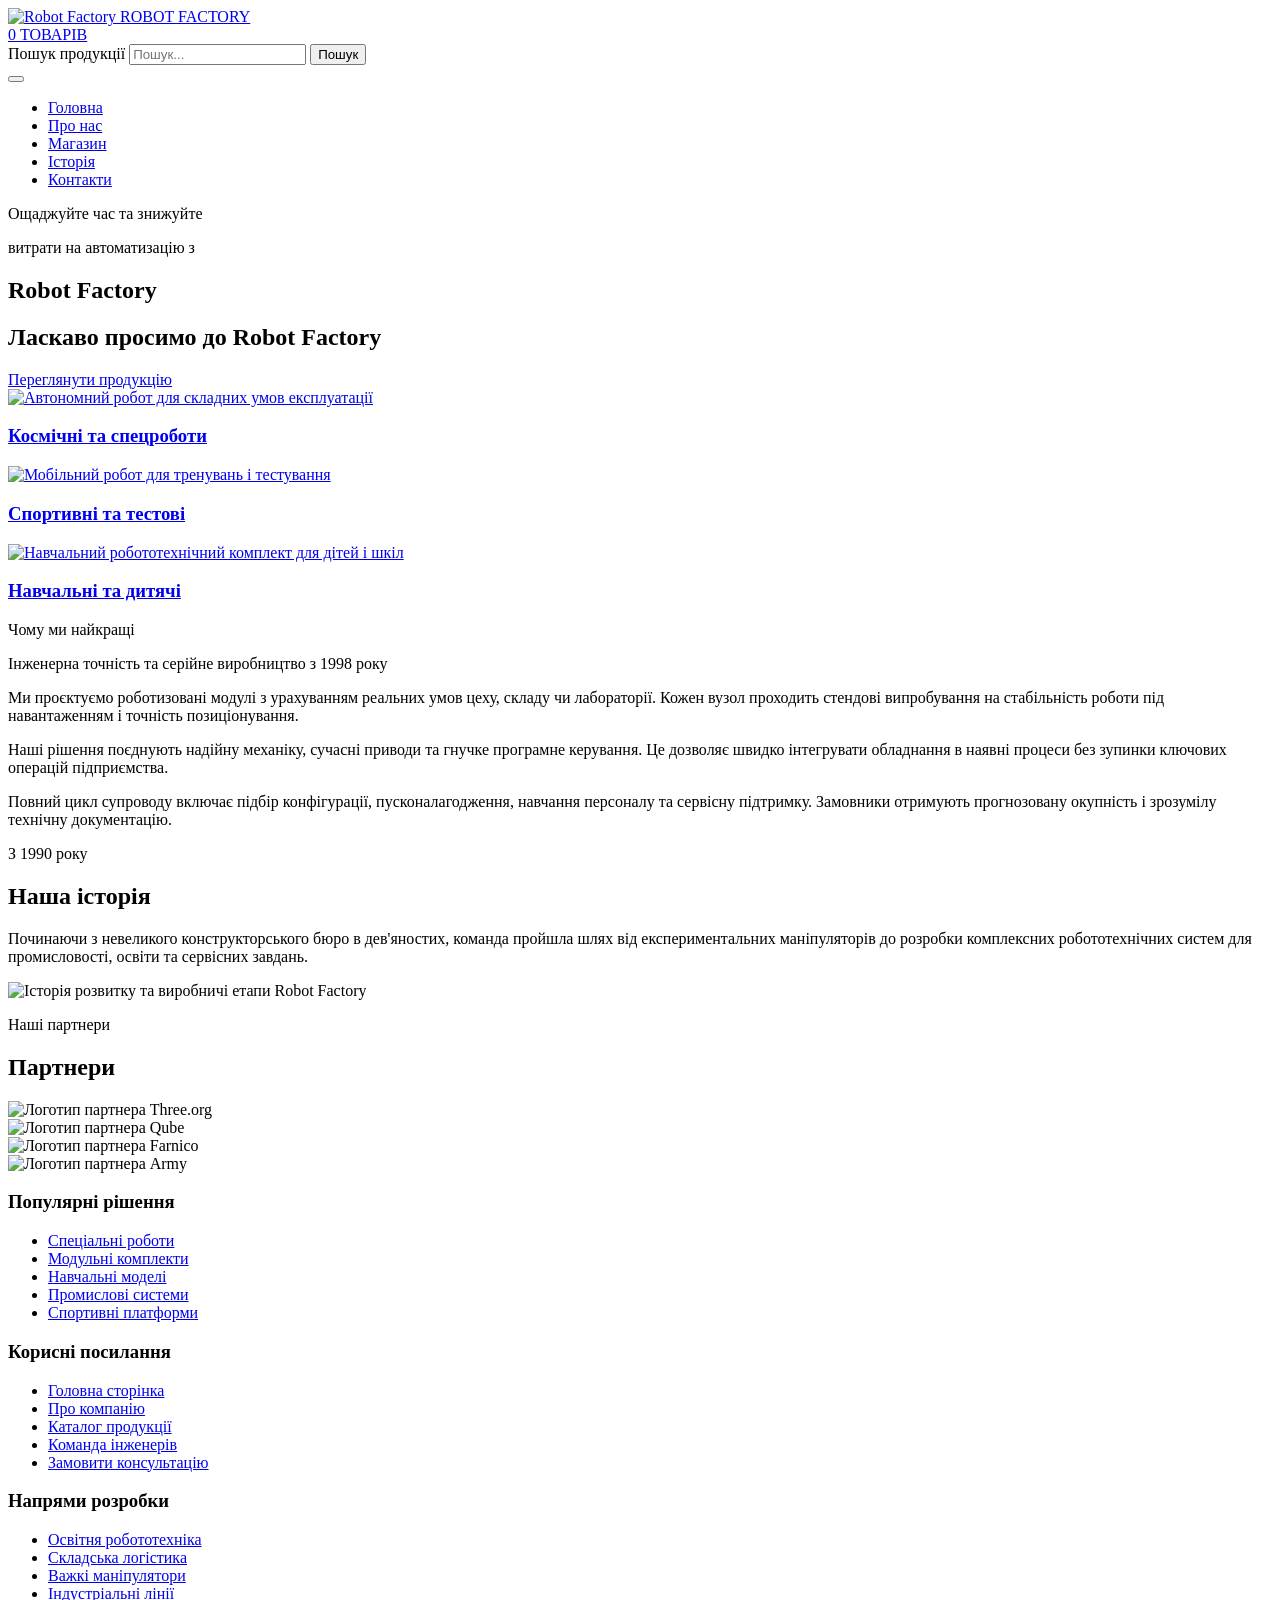
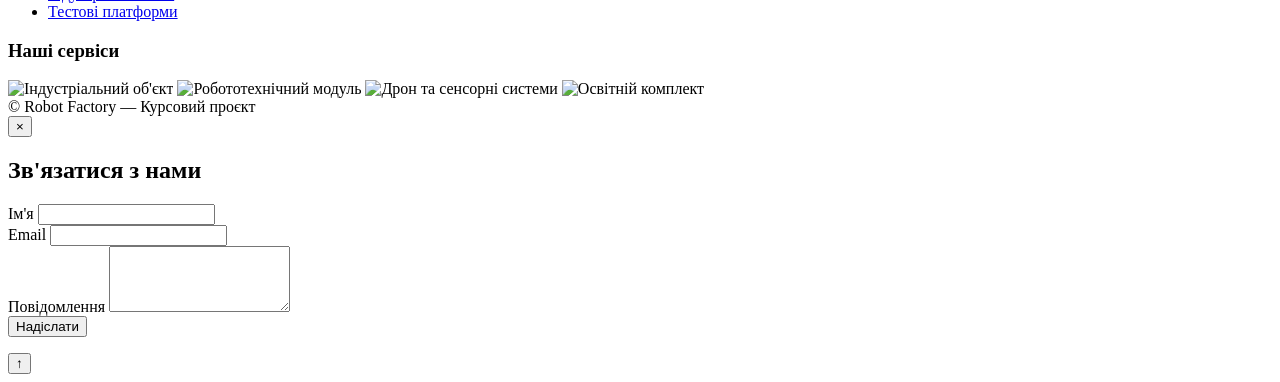
==== index.html @ 664f720c "Add files via upload" ====
<!DOCTYPE html>
<html lang="uk">
<head>
  <meta charset="UTF-8" />
  <meta name="viewport" content="width=device-width, initial-scale=1.0" />
  <title>РобоФакторі — розробка роботизованих систем</title>
  <meta name="description" content="Проєктування, виробництво та впровадження промислових, сервісних і навчальних роботизованих систем." />
  <link rel="icon" href="images/logo.png" type="image/png" />
  <link rel="preconnect" href="https://fonts.googleapis.com" />
  <link rel="preconnect" href="https://fonts.gstatic.com" crossorigin />
  <link href="https://fonts.googleapis.com/css2?family=Oswald:wght@300;400;600;700&family=Roboto:wght@300;400;500;700&display=swap" rel="stylesheet" />
  <link rel="stylesheet" href="css/style.css" />
</head>
<body>
  <header class="site-header" id="top">
    <div class="container header-top">
      <a class="logo" href="index.html">
        <img class="logo__img" src="images/logo.png" alt="Robot Factory" />
        <span>ROBOT <span class="logo__accent">FACTORY</span></span>
      </a>

      <div class="header-actions">
        <a class="cart-status" href="shop.html">0 ТОВАРІВ</a>
        <form class="search-form" action="shop.html" method="get">
          <label class="sr-only" for="header-search">Пошук продукції</label>
          <input class="search-form__input" id="header-search" type="search" name="q" placeholder="Пошук..." />
          <button class="search-form__btn" type="submit">Пошук</button>
        </form>
      </div>
    </div>

    <nav class="nav-bar" aria-label="Головна навігація">
      <div class="container nav-bar__inner">
        <button class="burger-btn" id="burger-btn" type="button" aria-label="Відкрити меню" aria-expanded="false" aria-controls="nav-list">
          <span class="burger-btn__line"></span>
          <span class="burger-btn__line"></span>
          <span class="burger-btn__line"></span>
        </button>

        <ul class="nav-list" id="nav-list">
          <li><a class="nav-list__link nav-list__link--active" href="index.html">Головна</a></li>
          <li><a class="nav-list__link" href="about.html">Про нас</a></li>
          <li><a class="nav-list__link" href="shop.html">Магазин</a></li>
          <li><a class="nav-list__link" href="#history">Історія</a></li>
          <li><a class="nav-list__link" href="#contacts">Контакти</a></li>
        </ul>
      </div>
    </nav>
  </header>

  <main>
    <section class="hero" aria-label="Головний банер">
      <div class="hero__banner">
        <div class="container hero__content">
          <div class="hero__box">
            <p class="hero__subtitle-top">Ощаджуйте час та знижуйте</p>
            <p class="hero__subtitle-sub">витрати на автоматизацію з</p>
            <h1 class="hero__title">Robot Factory</h1>
          </div>
        </div>
      </div>
      <div class="hero__strip"></div>
    </section>

    <section class="page-section">
      <div class="container">
        <div class="section-header">
          <h2 class="section-header__title">Ласкаво просимо до <strong>Robot Factory</strong></h2>
          <a class="btn-yellow" href="shop.html">Переглянути продукцію</a>
        </div>

        <div class="categories-grid">
          <a class="category-card" href="shop.html?q=space">
            <img class="category-card__img" src="images/product.png" alt="Автономний робот для складних умов експлуатації" />
            <h3 class="category-card__label">Космічні та спецроботи</h3>
          </a>

          <a class="category-card" href="shop.html?q=sports">
            <img class="category-card__img" src="images/product-1.png" alt="Мобільний робот для тренувань і тестування" />
            <h3 class="category-card__label">Спортивні та тестові</h3>
          </a>

          <a class="category-card" href="shop.html?q=edu">
            <img class="category-card__img" src="images/product-2.png" alt="Навчальний робототехнічний комплект для дітей і шкіл" />
            <h3 class="category-card__label">Навчальні та дитячі</h3>
          </a>
        </div>

        <div class="awards-bar">
          <div class="awards-bar__badge">Чому ми найкращі</div>
          <p class="awards-bar__subtitle">Інженерна точність та серійне виробництво з 1998 року</p>
        </div>

        <div class="three-cols">
          <div class="three-cols__col">
            <p>Ми проєктуємо роботизовані модулі з урахуванням реальних умов цеху, складу чи лабораторії. Кожен вузол проходить стендові випробування на стабільність роботи під навантаженням і точність позиціонування.</p>
          </div>
          <div class="three-cols__col">
            <p>Наші рішення поєднують надійну механіку, сучасні приводи та гнучке програмне керування. Це дозволяє швидко інтегрувати обладнання в наявні процеси без зупинки ключових операцій підприємства.</p>
          </div>
          <div class="three-cols__col">
            <p>Повний цикл супроводу включає підбір конфігурації, пусконалагодження, навчання персоналу та сервісну підтримку. Замовники отримують прогнозовану окупність і зрозумілу технічну документацію.</p>
          </div>
        </div>
      </div>
    </section>

    <section class="page-section page-section--dark" id="history">
      <div class="container">
        <div class="section-header">
          <p class="section-header__kicker">З 1990 року</p>
          <h2 class="section-header__title">Наша історія</h2>
        </div>

        <p class="history-desc">Починаючи з невеликого конструкторського бюро в дев'яностих, команда пройшла шлях від експериментальних маніпуляторів до розробки комплексних робототехнічних систем для промисловості, освіти та сервісних завдань.</p>

        <div class="history-showcase">
          <img class="history-showcase__img" src="images/history.png" alt="Історія розвитку та виробничі етапи Robot Factory" />
        </div>
      </div>
    </section>

    <section class="page-section" aria-label="Партнери">
      <div class="container">
        <div class="section-header">
          <p class="section-header__kicker">Наші партнери</p>
          <h2 class="partners-title">Партнери</h2>
        </div>

        <div class="partners-grid">
          <div class="partner-card">
            <img class="partner-card__img" src="images/partner.png" alt="Логотип партнера Three.org" />
          </div>
          <div class="partner-card">
            <img class="partner-card__img" src="images/partner-1.png" alt="Логотип партнера Qube" />
          </div>
          <div class="partner-card">
            <img class="partner-card__img" src="images/partner-2.png" alt="Логотип партнера Farnico" />
          </div>
          <div class="partner-card">
            <img class="partner-card__img" src="images/partner-3.png" alt="Логотип партнера Army" />
          </div>
        </div>

        <div class="dots" aria-hidden="true">
          <span class="dots__item dots__item--active"></span>
          <span class="dots__item"></span>
          <span class="dots__item"></span>
        </div>
      </div>
    </section>
  </main>

  <footer class="site-footer" id="contacts">
    <div class="container">
      <div class="footer-grid">
        <div>
          <h3 class="footer-col__title">Популярні рішення</h3>
          <ul class="footer-links">
            <li><a href="shop.html">Спеціальні роботи</a></li>
            <li><a href="shop.html">Модульні комплекти</a></li>
            <li><a href="shop.html">Навчальні моделі</a></li>
            <li><a href="shop.html">Промислові системи</a></li>
            <li><a href="shop.html">Спортивні платформи</a></li>
          </ul>
        </div>

        <div>
          <h3 class="footer-col__title">Корисні посилання</h3>
          <ul class="footer-links">
            <li><a href="index.html">Головна сторінка</a></li>
            <li><a href="about.html">Про компанію</a></li>
            <li><a href="shop.html">Каталог продукції</a></li>
            <li><a href="about.html#team">Команда інженерів</a></li>
            <li><a href="#top" data-open-modal="contact">Замовити консультацію</a></li>
          </ul>
        </div>

        <div>
          <h3 class="footer-col__title">Напрями розробки</h3>
          <ul class="footer-links">
            <li><a href="shop.html">Освітня робототехніка</a></li>
            <li><a href="shop.html">Складська логістика</a></li>
            <li><a href="shop.html">Важкі маніпулятори</a></li>
            <li><a href="shop.html">Індустріальні лінії</a></li>
            <li><a href="shop.html">Тестові платформи</a></li>
          </ul>
        </div>

        <div>
          <h3 class="footer-col__title">Наші сервіси</h3>
          <div class="footer-services-grid">
            <img src="images/widget.png" alt="Індустріальний об'єкт" />
            <img src="images/widget-1.png" alt="Робототехнічний модуль" />
            <img src="images/widget-2.png" alt="Дрон та сенсорні системи" />
            <img src="images/widget-3.png" alt="Освітній комплект" />
          </div>
        </div>
      </div>

      <div class="footer-bottom">© Robot Factory — Курсовий проєкт</div>
    </div>
  </footer>

  <!-- Модальне вікно з формою -->
  <div class="modal-backdrop" id="modal-backdrop" role="dialog" aria-modal="true" aria-labelledby="modal-title" aria-hidden="true">
    <div class="modal-window">
      <button class="modal-window__close" id="modal-close" type="button" aria-label="Закрити вікно">&times;</button>
      <h2 class="modal-window__title" id="modal-title">Зв'язатися з нами</h2>
      <form id="contact-modal-form" novalidate>
        <div class="form-field">
          <label for="modal-name">Ім'я</label>
          <input id="modal-name" name="name" type="text" required />
          <span class="form-error" id="error-name"></span>
        </div>
        <div class="form-field">
          <label for="modal-email">Email</label>
          <input id="modal-email" name="email" type="email" required />
          <span class="form-error" id="error-email"></span>
        </div>
        <div class="form-field">
          <label for="modal-message">Повідомлення</label>
          <textarea id="modal-message" name="message" rows="4" required></textarea>
          <span class="form-error" id="error-message"></span>
        </div>
        <button class="btn-yellow" type="submit">Надіслати</button>
        <p class="form-status" id="modal-status"></p>
      </form>
    </div>
  </div>

  <button class="scroll-top-btn" id="scroll-top-btn" type="button" aria-label="Прокрутити вгору">&uarr;</button>
  <script src="js/main.js" defer></script>
</body>
</html>
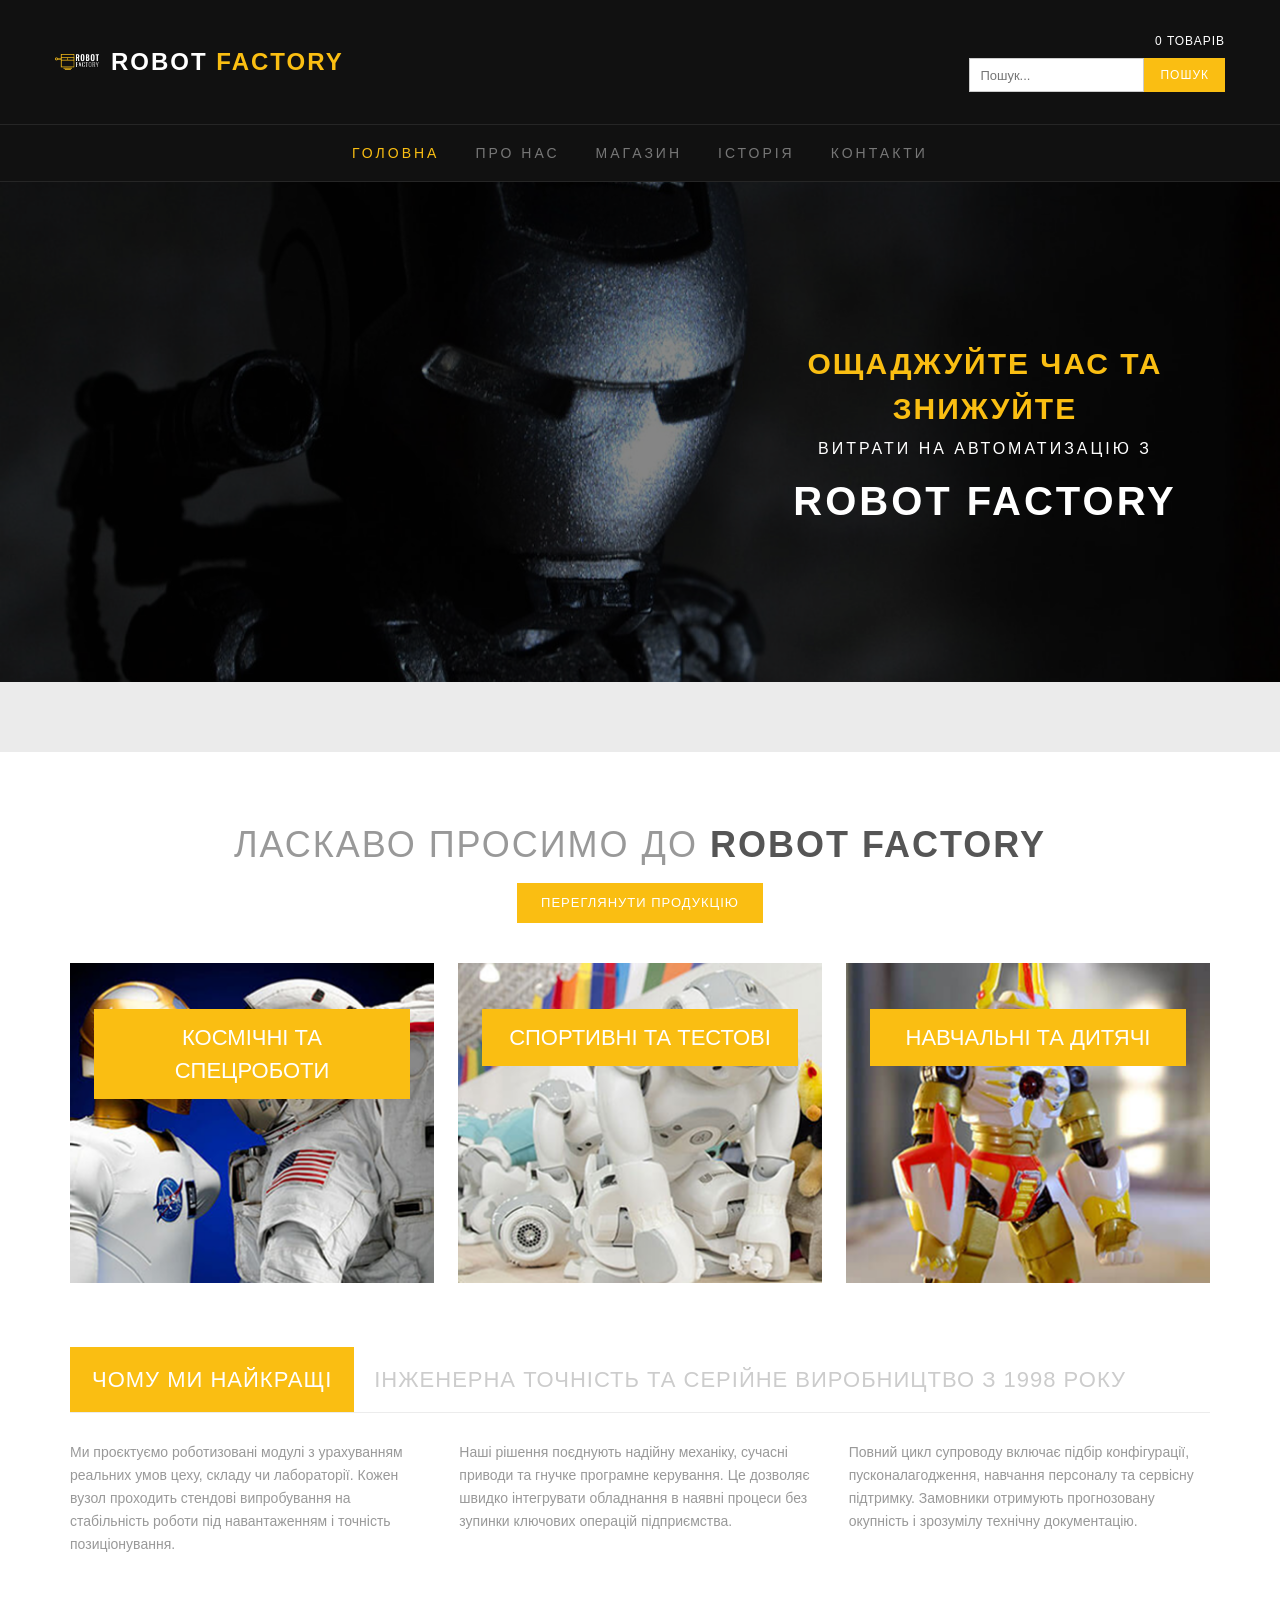
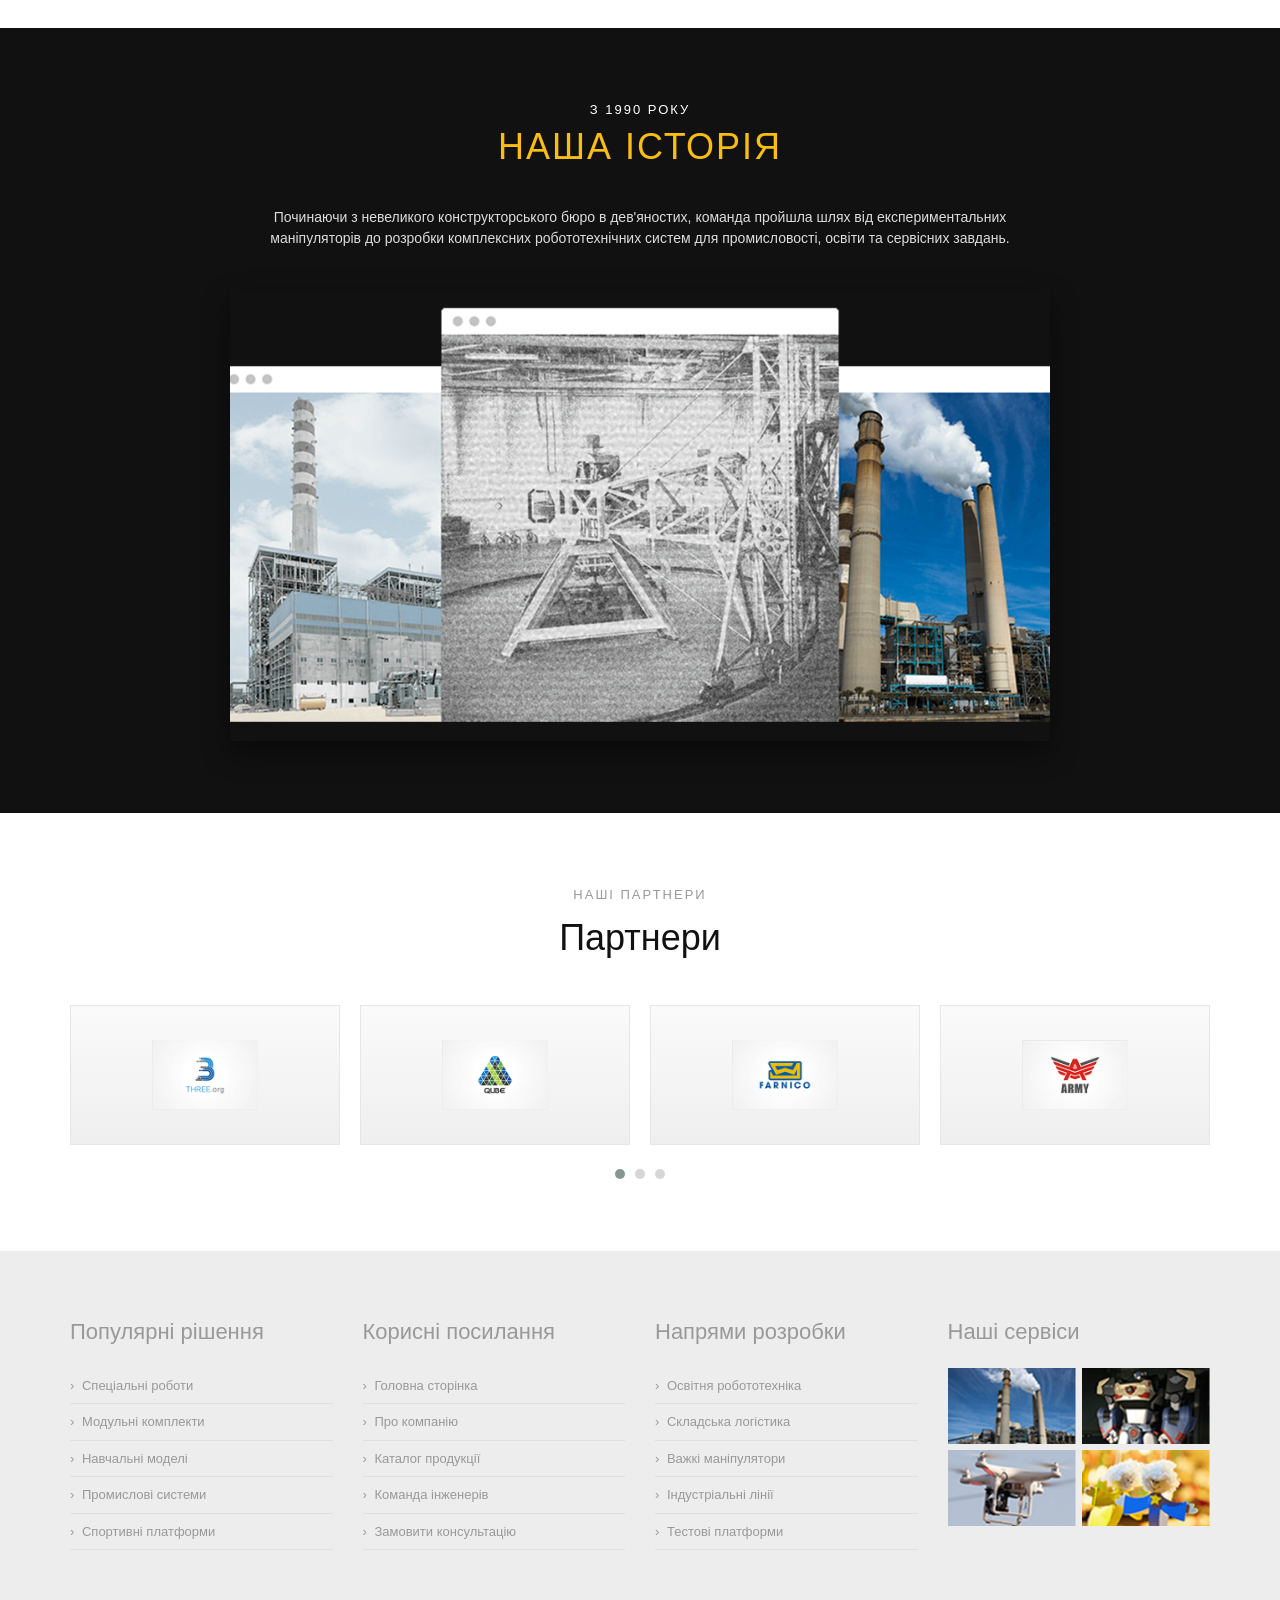
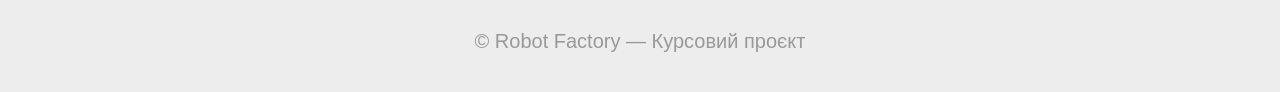
==== commit d319ba9e: "Update index.html" ====
--- a/index.html
+++ b/index.html
@@ -202,7 +202,7 @@
     </div>
   </footer>
 
-  <!-- Модальне вікно з формою -->
+
   <div class="modal-backdrop" id="modal-backdrop" role="dialog" aria-modal="true" aria-labelledby="modal-title" aria-hidden="true">
     <div class="modal-window">
       <button class="modal-window__close" id="modal-close" type="button" aria-label="Закрити вікно">&times;</button>
@@ -232,4 +232,4 @@
   <button class="scroll-top-btn" id="scroll-top-btn" type="button" aria-label="Прокрутити вгору">&uarr;</button>
   <script src="js/main.js" defer></script>
 </body>
-</html>+</html>
--- a/css/style.css
+++ b/css/style.css
@@ -0,0 +1,1412 @@
+/* ==========================================================================
+   БАЗОВІ ЗМІННІ ТА СКИДАННЯ
+   ========================================================================== */
+:root {
+  --bg-dark: #111111;
+  --bg-page: #ededed;
+  --bg-light: #ffffff;
+  --bg-strip: #ebebeb;
+  --accent: #fabe12;
+  --accent-hover: #e0a800;
+  --text-main: #777777;
+  --text-muted: #999999;
+  --text-dark: #222222;
+  --text-heading: #444444;
+  --text-light: #ffffff;
+  --border-dark: #262626;
+  --border-light: #dddddd;
+  --font-heading: "Oswald", Arial, sans-serif;
+  --font-body: "Roboto", Arial, sans-serif;
+  --container-w: 1170px;
+}
+
+*,
+*::before,
+*::after {
+  box-sizing: border-box;
+}
+
+html {
+  font-size: 16px;
+  scroll-behavior: smooth;
+}
+
+body {
+  margin: 0;
+  font-family: var(--font-body);
+  font-size: 14px;
+  line-height: 1.5;
+  color: var(--text-main);
+  background-color: var(--bg-page);
+  overflow-x: hidden;
+}
+
+img {
+  display: block;
+  max-width: 100%;
+  height: auto;
+}
+
+a {
+  color: inherit;
+  text-decoration: none;
+}
+
+ul,
+ol {
+  list-style: none;
+  margin: 0;
+  padding: 0;
+}
+
+.container {
+  width: 100%;
+  max-width: var(--container-w);
+  margin: 0 auto;
+  padding: 0 15px;
+}
+
+.sr-only,
+.visually-hidden {
+  position: absolute;
+  width: 1px;
+  height: 1px;
+  padding: 0;
+  margin: -1px;
+  overflow: hidden;
+  clip: rect(0, 0, 0, 0);
+  white-space: nowrap;
+  border: 0;
+}
+
+.is-hidden {
+  display: none !important;
+}
+
+/* ==========================================================================
+   СПІЛЬНА ШАПКА САЙТУ
+   ========================================================================== */
+.site-header {
+  background-color: var(--bg-dark);
+  color: var(--text-light);
+}
+
+.header-top,
+.site-header__inner {
+  display: flex;
+  align-items: center;
+  justify-content: space-between;
+  gap: 20px;
+  min-height: 124px;
+  padding: 16px 0;
+}
+
+.logo,
+.brand-logo {
+  display: inline-flex;
+  align-items: center;
+  gap: 12px;
+  font-family: var(--font-heading);
+  font-size: 24px;
+  font-weight: 700;
+  letter-spacing: 2px;
+  text-transform: uppercase;
+  color: var(--text-light);
+}
+
+.logo__img {
+  width: 44px;
+  height: 44px;
+  object-fit: contain;
+}
+
+.logo__accent {
+  color: var(--accent);
+}
+
+.brand-logo__mark,
+.logo-icon {
+  width: 46px;
+  height: 46px;
+  border: 3px solid var(--accent);
+  border-radius: 6px;
+  position: relative;
+  display: inline-flex;
+  align-items: center;
+  justify-content: center;
+  font-size: 16px;
+  color: var(--accent);
+  flex-shrink: 0;
+}
+
+.brand-logo__mark::after {
+  content: "";
+  position: absolute;
+  inset: 9px;
+  border: 2px solid var(--accent);
+  border-radius: 3px;
+}
+
+.brand-logo__text {
+  display: flex;
+  flex-direction: column;
+  line-height: 1.05;
+}
+
+.brand-logo__text span {
+  font-weight: 300;
+  color: var(--accent);
+  font-size: 16px;
+}
+
+.header-actions {
+  display: flex;
+  flex-direction: column;
+  align-items: flex-end;
+  gap: 8px;
+}
+
+.cart-status {
+  display: inline-flex;
+  align-items: center;
+  gap: 6px;
+  font-size: 12px;
+  letter-spacing: 1px;
+  text-transform: uppercase;
+  color: var(--text-light);
+}
+
+.cart-status:hover {
+  color: var(--accent);
+}
+
+.search-form {
+  display: flex;
+  align-items: stretch;
+}
+
+.search-form__input {
+  width: 175px;
+  height: 34px;
+  padding: 0 10px;
+  border: 1px solid #cccccc;
+  background-color: var(--bg-light);
+  color: var(--text-dark);
+  font-family: var(--font-body);
+  font-size: 13px;
+}
+
+.search-form__btn {
+  height: 34px;
+  padding: 0 16px;
+  border: none;
+  background-color: var(--accent);
+  color: var(--text-light);
+  font-family: var(--font-body);
+  font-size: 12px;
+  font-weight: 500;
+  letter-spacing: 1px;
+  text-transform: uppercase;
+  cursor: pointer;
+}
+
+.search-form__btn:hover {
+  background-color: var(--accent-hover);
+}
+
+/* ==========================================================================
+   НАВІГАЦІЯ ТА БУРГЕР-МЕНЮ
+   ========================================================================== */
+.nav-bar,
+.main-nav {
+  background-color: var(--bg-dark);
+  border-top: 1px solid var(--border-dark);
+  border-bottom: 1px solid var(--border-dark);
+}
+
+.nav-bar__inner,
+.main-nav__inner {
+  display: flex;
+  align-items: center;
+  justify-content: center;
+  min-height: 56px;
+  position: relative;
+}
+
+.nav-list {
+  display: flex;
+  align-items: center;
+  justify-content: center;
+  flex-wrap: wrap;
+  gap: 28px;
+}
+
+.nav-list__link,
+.nav-list a {
+  display: inline-block;
+  padding: 14px 4px;
+  font-family: var(--font-heading);
+  font-size: 14px;
+  font-weight: 400;
+  letter-spacing: 3px;
+  text-transform: uppercase;
+  color: var(--text-main);
+  transition: color 0.2s ease;
+}
+
+.nav-list__link:hover,
+.nav-list__link--active,
+.nav-list__link.is-active,
+.nav-list a:hover,
+.nav-list a.is-active {
+  color: var(--accent);
+}
+
+.burger-btn,
+.nav-toggle {
+  display: none;
+  flex-direction: column;
+  justify-content: center;
+  gap: 5px;
+  width: 40px;
+  height: 40px;
+  padding: 8px;
+  background: transparent;
+  border: 1px solid var(--border-dark);
+  color: var(--accent);
+  font-size: 20px;
+  cursor: pointer;
+}
+
+.burger-btn__line,
+.nav-toggle span {
+  display: block;
+  width: 100%;
+  height: 2px;
+  background-color: var(--accent);
+}
+
+/* ==========================================================================
+   ХЛІБНІ КРИХТИ
+   ========================================================================== */
+.breadcrumb {
+  position: relative;
+  z-index: 1;
+  display: inline-flex;
+  align-items: center;
+  justify-content: center;
+  gap: 10px;
+  font-family: var(--font-heading);
+  font-size: 20px;
+  font-weight: 300;
+  letter-spacing: 2px;
+  text-transform: uppercase;
+  color: #cccccc;
+}
+
+.breadcrumb a {
+  color: var(--text-light);
+}
+
+.breadcrumb a:hover {
+  text-decoration: underline;
+}
+
+.breadcrumb__current,
+.breadcrumb__item.is-current {
+  color: var(--accent);
+}
+
+/* ==========================================================================
+   ГОЛОВНА СТОРІНКА (index.html)
+   ========================================================================== */
+.hero {
+  background-color: var(--bg-dark);
+}
+
+.hero__banner {
+  position: relative;
+  min-height: 500px;
+  background-color: #1b1b1b;
+  background-image: url("../images/hero-bg.jpg");
+  background-size: cover;
+  background-position: center;
+  display: flex;
+  align-items: center;
+}
+
+.hero__banner::before {
+  content: "";
+  position: absolute;
+  inset: 0;
+  background: rgba(0, 0, 0, 0.48);
+}
+
+.hero__content {
+  position: relative;
+  z-index: 1;
+  width: 100%;
+  display: flex;
+  justify-content: flex-end;
+  padding: 60px 0;
+}
+
+.hero__box {
+  max-width: 480px;
+  text-align: center;
+  color: var(--text-light);
+}
+
+.hero__subtitle-top {
+  margin: 0 0 6px;
+  font-family: var(--font-heading);
+  font-size: 30px;
+  font-weight: 700;
+  letter-spacing: 2px;
+  text-transform: uppercase;
+  color: var(--accent);
+}
+
+.hero__subtitle-sub {
+  margin: 0 0 18px;
+  font-size: 16px;
+  font-weight: 300;
+  letter-spacing: 3px;
+  text-transform: uppercase;
+  color: var(--text-light);
+}
+
+.hero__title {
+  margin: 0;
+  font-family: var(--font-heading);
+  font-size: 40px;
+  font-weight: 700;
+  line-height: 1.1;
+  letter-spacing: 3px;
+  text-transform: uppercase;
+  color: var(--text-light);
+}
+
+.hero__strip {
+  height: 70px;
+  background-color: var(--bg-strip);
+}
+
+.page-section {
+  background-color: var(--bg-light);
+  padding: 72px 0;
+}
+
+.page-section--dark {
+  background-color: var(--bg-dark);
+  color: var(--text-light);
+}
+
+.section-header,
+.section-heading {
+  text-align: center;
+  margin-bottom: 40px;
+}
+
+.section-header__kicker,
+.section-heading__eyebrow {
+  margin: 0 0 6px;
+  font-size: 13px;
+  font-weight: 300;
+  letter-spacing: 2px;
+  text-transform: uppercase;
+  color: var(--text-muted);
+}
+
+.page-section--dark .section-header__kicker {
+  color: var(--text-light);
+}
+
+.section-header__title,
+.section-heading__title {
+  margin: 0 0 18px;
+  font-family: var(--font-heading);
+  font-size: 36px;
+  font-weight: 300;
+  line-height: 1.15;
+  letter-spacing: 2px;
+  text-transform: uppercase;
+  color: var(--text-muted);
+}
+
+.page-section--dark .section-header__title {
+  font-weight: 400;
+  color: var(--accent);
+}
+
+.section-header__title strong {
+  font-weight: 600;
+  color: #555555;
+}
+
+.btn-yellow,
+.btn {
+  display: inline-block;
+  padding: 10px 24px;
+  background-color: var(--accent);
+  color: var(--text-light);
+  font-size: 13px;
+  font-weight: 500;
+  letter-spacing: 1px;
+  text-transform: uppercase;
+  border: none;
+  cursor: pointer;
+}
+
+.btn-yellow:hover,
+.btn:hover {
+  background-color: var(--accent-hover);
+}
+
+/* Категорії продукції */
+.categories-grid {
+  display: grid;
+  grid-template-columns: repeat(3, 1fr);
+  gap: 24px;
+  margin-bottom: 64px;
+}
+
+.category-card {
+  position: relative;
+  min-height: 320px;
+  background-color: #333333;
+  overflow: hidden;
+}
+
+.category-card__img {
+  width: 100%;
+  height: 320px;
+  object-fit: cover;
+}
+
+.category-card__label {
+  position: absolute;
+  top: 24px;
+  left: 24px;
+  right: 24px;
+  padding: 12px 16px;
+  background-color: var(--accent);
+  color: var(--text-light);
+  font-family: var(--font-heading);
+  font-size: 22px;
+  font-weight: 300;
+  text-align: center;
+  text-transform: uppercase;
+}
+
+/* Блок «Чому ми найкращі» */
+.awards-bar {
+  display: flex;
+  align-items: center;
+  gap: 20px;
+  margin-bottom: 28px;
+  border-bottom: 1px solid #ececec;
+}
+
+.awards-bar__badge {
+  padding: 16px 22px;
+  background-color: var(--accent);
+  color: var(--text-light);
+  font-family: var(--font-heading);
+  font-size: 22px;
+  font-weight: 400;
+  letter-spacing: 1px;
+  text-transform: uppercase;
+  white-space: nowrap;
+}
+
+.awards-bar__subtitle {
+  margin: 0;
+  font-family: var(--font-heading);
+  font-size: 22px;
+  font-weight: 300;
+  letter-spacing: 1px;
+  text-transform: uppercase;
+  color: #cccccc;
+}
+
+.three-cols {
+  display: grid;
+  grid-template-columns: repeat(3, 1fr);
+  gap: 28px;
+}
+
+.three-cols__col p {
+  margin: 0;
+  color: var(--text-muted);
+  font-size: 14px;
+  line-height: 1.65;
+}
+
+/* Історія — одна суцільна картинка */
+.history-desc {
+  max-width: 760px;
+  margin: 0 auto 40px;
+  text-align: center;
+  font-size: 14px;
+  color: #dddddd;
+}
+
+.history-showcase {
+  max-width: 820px;
+  margin: 0 auto;
+  border-radius: 4px;
+  overflow: hidden;
+  box-shadow: 0 12px 28px rgba(0, 0, 0, 0.45);
+}
+
+.history-showcase__img {
+  width: 100%;
+  height: auto;
+  object-fit: cover;
+}
+
+/* Партнери */
+.partners-title {
+  margin: 0 0 36px;
+  text-align: center;
+  font-family: var(--font-heading);
+  font-size: 36px;
+  font-weight: 400;
+  color: var(--bg-dark);
+}
+
+.partners-grid {
+  display: grid;
+  grid-template-columns: repeat(4, 1fr);
+  gap: 20px;
+}
+
+.partner-card {
+  display: flex;
+  align-items: center;
+  justify-content: center;
+  min-height: 140px;
+  padding: 20px;
+  background: linear-gradient(180deg, #fafafa 0%, #efefef 100%);
+  border: 1px solid #e6e6e6;
+}
+
+.partner-card__img {
+  max-height: 70px;
+  width: auto;
+  object-fit: contain;
+}
+
+.dots {
+  display: flex;
+  justify-content: center;
+  gap: 10px;
+  margin-top: 24px;
+}
+
+.dots__item {
+  width: 10px;
+  height: 10px;
+  border-radius: 50%;
+  background-color: #d6d6d6;
+}
+
+.dots__item--active {
+  background-color: #869791;
+}
+
+/* ==========================================================================
+   СТОРІНКА «ПРО НАС» (about.html)
+   ========================================================================== */
+.sub-hero {
+  background-color: var(--bg-dark);
+}
+
+.sub-hero__inner {
+  min-height: 220px;
+  background-color: #2b2b2b;
+  background-image: url("../images/about-banner.jpg");
+  background-size: cover;
+  background-position: center;
+  position: relative;
+  display: flex;
+  flex-direction: column;
+  align-items: center;
+  justify-content: center;
+  text-align: center;
+  padding: 36px 15px;
+}
+
+.sub-hero__inner::before {
+  content: "";
+  position: absolute;
+  inset: 0;
+  background: rgba(0, 0, 0, 0.55);
+}
+
+.sub-hero__title {
+  position: relative;
+  z-index: 1;
+  margin: 0 0 8px;
+  font-family: var(--font-heading);
+  font-size: 32px;
+  font-weight: 400;
+  letter-spacing: 3px;
+  text-transform: uppercase;
+  color: var(--text-light);
+}
+
+.about-intro {
+  max-width: 900px;
+  margin: 0 auto 48px;
+  text-align: center;
+  font-size: 15px;
+  line-height: 1.7;
+  color: #333333;
+}
+
+.features-grid {
+  display: grid;
+  grid-template-columns: repeat(3, 1fr);
+  gap: 32px 28px;
+}
+
+.feature-item__head {
+  display: flex;
+  align-items: center;
+  gap: 14px;
+  margin-bottom: 12px;
+}
+
+.feature-item__title {
+  margin: 0;
+  font-family: var(--font-body);
+  font-size: 20px;
+  font-weight: 400;
+  color: #333333;
+}
+
+.feature-item__desc {
+  margin: 0;
+  font-size: 13px;
+  line-height: 1.6;
+  color: #888888;
+}
+
+.feature-icon {
+  width: 36px;
+  height: 36px;
+  object-fit: contain;
+  flex-shrink: 0;
+}
+
+.control-banner {
+  background-color: #393835;
+  color: var(--text-light);
+  overflow: hidden;
+}
+
+.control-banner__inner {
+  display: grid;
+  grid-template-columns: 1.35fr 0.65fr;
+  align-items: center;
+  gap: 24px;
+  padding-top: 40px;
+}
+
+.control-banner__text {
+  padding-bottom: 40px;
+}
+
+.control-banner__kicker {
+  margin: 0 0 8px;
+  font-size: 16px;
+  font-weight: 300;
+  letter-spacing: 2px;
+  color: var(--accent);
+}
+
+.control-banner__title {
+  margin: 0 0 16px;
+  font-size: 32px;
+  font-weight: 300;
+  line-height: 1.15;
+  color: var(--text-light);
+}
+
+.control-banner__desc {
+  margin: 0;
+  font-size: 14px;
+  font-weight: 300;
+  line-height: 1.65;
+  color: #e6e6e6;
+}
+
+.control-banner__visual img {
+  width: 100%;
+  max-height: 380px;
+  object-fit: contain;
+}
+
+.team-grid {
+  display: grid;
+  grid-template-columns: repeat(2, 1fr);
+  gap: 36px 28px;
+}
+
+.team-card {
+  display: grid;
+  grid-template-columns: 220px 1fr;
+  align-items: end;
+}
+
+.team-card__photo {
+  width: 220px;
+  height: 310px;
+  object-fit: cover;
+  background-color: #f6ead2;
+}
+
+.team-card__body {
+  background-color: #f7f7f7;
+  padding: 24px 20px 0;
+  margin-left: -24px;
+  position: relative;
+  z-index: 1;
+}
+
+.team-card__name {
+  margin: 0 0 6px;
+  font-family: var(--font-body);
+  font-size: 17px;
+  font-weight: 500;
+  letter-spacing: 1px;
+  text-transform: uppercase;
+  color: var(--bg-dark);
+}
+
+.team-card__role {
+  margin: 0 0 14px;
+  font-size: 12px;
+  letter-spacing: 1.5px;
+  text-transform: uppercase;
+  color: var(--text-muted);
+}
+
+.team-card__bio {
+  margin: 0 0 20px;
+  font-size: 13px;
+  font-weight: 300;
+  line-height: 1.6;
+  color: var(--text-muted);
+}
+
+.team-card__socials {
+  display: flex;
+  justify-content: space-around;
+  align-items: center;
+  background-color: var(--accent);
+  padding: 10px 8px;
+}
+
+.team-card__socials img {
+  width: 18px;
+  height: 18px;
+  object-fit: contain;
+}
+
+.cta-strip {
+  background-color: #393835;
+  padding: 36px 0;
+  color: var(--text-light);
+}
+
+.cta-strip__inner {
+  display: flex;
+  align-items: center;
+  justify-content: space-between;
+  gap: 24px;
+}
+
+.cta-strip__text {
+  margin: 0;
+  max-width: 720px;
+  font-size: 14px;
+  font-weight: 300;
+  line-height: 1.6;
+}
+
+.cta-strip__btn {
+  flex-shrink: 0;
+  padding: 10px 24px;
+  background-color: var(--accent);
+  color: #393835;
+  border: none;
+  font-size: 14px;
+  font-weight: 700;
+  letter-spacing: 1px;
+  text-transform: uppercase;
+  cursor: pointer;
+}
+
+.cta-strip__btn:hover {
+  background-color: var(--accent-hover);
+}
+
+/* ==========================================================================
+   СТОРІНКА МАГАЗИНУ (shop.html)
+   ========================================================================== */
+.page-hero {
+  position: relative;
+  background: url("../images/shop-banner.jpg") center / cover no-repeat, #2a2a2a;
+}
+
+.page-hero__overlay {
+  background-color: rgba(0, 0, 0, 0.52);
+  min-height: 200px;
+  display: flex;
+  align-items: center;
+  justify-content: center;
+}
+
+.page-hero__content {
+  text-align: center;
+}
+
+.page-hero__strip {
+  height: 70px;
+  background-color: var(--bg-strip);
+}
+
+.shop-main {
+  padding-bottom: 48px;
+}
+
+.catalog-section {
+  margin-top: -70px;
+  position: relative;
+  z-index: 2;
+}
+
+.catalog-section__box {
+  background-color: var(--bg-light);
+  padding: 64px 48px;
+}
+
+.catalog-meta {
+  display: flex;
+  align-items: center;
+  justify-content: space-between;
+  gap: 12px;
+  margin-bottom: 24px;
+  font-size: 13px;
+  color: var(--text-main);
+}
+
+.catalog-meta__info {
+  margin: 0;
+}
+
+.btn-reset {
+  background: transparent;
+  border: 1px solid var(--border-light);
+  padding: 6px 12px;
+  font-size: 12px;
+  text-transform: uppercase;
+  letter-spacing: 0.8px;
+  color: var(--text-dark);
+  cursor: pointer;
+}
+
+.btn-reset:hover {
+  border-color: var(--accent);
+}
+
+.products-grid {
+  display: grid;
+  grid-template-columns: repeat(2, minmax(0, 1fr));
+  gap: 44px 30px;
+}
+
+.product-card {
+  display: flex;
+  flex-direction: column;
+}
+
+.product-card__media {
+  position: relative;
+  aspect-ratio: 440 / 404;
+  background-color: #f4f4f4;
+  overflow: hidden;
+}
+
+.product-card__media img {
+  width: 100%;
+  height: 100%;
+  object-fit: cover;
+}
+
+.product-card__badge {
+  position: absolute;
+  top: 0;
+  left: 0;
+  width: 54px;
+  height: 54px;
+  background-color: var(--accent);
+  z-index: 1;
+}
+
+.product-card__body {
+  display: flex;
+  align-items: flex-start;
+  justify-content: space-between;
+  gap: 16px;
+  padding: 24px 0 20px;
+  border-bottom: 1px solid #eeeeee;
+}
+
+.product-card__title,
+.product-card__code {
+  margin: 0 0 6px;
+  font-family: var(--font-body);
+  font-size: 18px;
+  font-weight: 700;
+  line-height: 1.15;
+  text-transform: uppercase;
+  color: var(--text-dark);
+}
+
+.product-card__code {
+  margin-bottom: 0;
+}
+
+.product-card__meta {
+  text-align: right;
+  display: flex;
+  flex-direction: column;
+  align-items: flex-end;
+  gap: 4px;
+}
+
+.product-card__price {
+  font-size: 14px;
+  font-weight: 500;
+  letter-spacing: 1px;
+  color: var(--text-dark);
+}
+
+.product-card__rating {
+  display: inline-flex;
+  gap: 2px;
+  font-size: 13px;
+  line-height: 1;
+}
+
+.star {
+  color: #dcdcdc;
+}
+
+.star.is-filled {
+  color: var(--accent);
+}
+
+.star.is-half {
+  color: var(--accent);
+  opacity: 0.65;
+}
+
+.product-card__add {
+  margin-top: 6px;
+  padding: 6px 12px;
+  background-color: var(--bg-dark);
+  color: var(--text-light);
+  border: none;
+  font-size: 11px;
+  letter-spacing: 0.8px;
+  text-transform: uppercase;
+  cursor: pointer;
+  transition: background-color 0.2s ease, color 0.2s ease;
+}
+
+.product-card__add:hover {
+  background-color: var(--accent);
+  color: var(--bg-dark);
+}
+
+.empty-state {
+  text-align: center;
+  padding: 40px 16px;
+  font-size: 15px;
+  color: var(--text-main);
+}
+
+.pagination {
+  margin-top: 48px;
+  display: flex;
+  align-items: center;
+  justify-content: space-between;
+  gap: 12px;
+}
+
+.pagination__pages {
+  display: inline-flex;
+  align-items: center;
+  gap: 6px;
+}
+
+.pagination__btn {
+  min-width: 35px;
+  height: 32px;
+  padding: 0 10px;
+  background-color: var(--bg-light);
+  border: 1px solid var(--border-light);
+  font-family: var(--font-heading);
+  font-size: 14px;
+  color: var(--bg-dark);
+  cursor: pointer;
+  transition: background-color 0.2s ease, border-color 0.2s ease;
+}
+
+.pagination__btn:hover,
+.pagination__btn.is-active {
+  border-color: var(--accent);
+  background-color: #fffdf5;
+}
+
+.pagination__btn:disabled {
+  opacity: 0.4;
+  cursor: not-allowed;
+}
+
+/* ==========================================================================
+   СТОРІНКА ПОМИЛКИ 404 (404.html)
+   ========================================================================== */
+.error-404 {
+  min-height: 60vh;
+  display: flex;
+  flex-direction: column;
+  align-items: center;
+  justify-content: center;
+  text-align: center;
+  padding: 64px 15px;
+  background-color: var(--bg-light);
+}
+
+.error-404__code {
+  margin: 0;
+  font-family: var(--font-heading);
+  font-size: 96px;
+  font-weight: 700;
+  line-height: 1;
+  color: var(--accent);
+}
+
+.error-404__title {
+  margin: 12px 0 0;
+  font-family: var(--font-heading);
+  font-size: 32px;
+  font-weight: 400;
+  text-transform: uppercase;
+  letter-spacing: 2px;
+  color: var(--text-dark);
+}
+
+.error-404__desc {
+  margin: 15px 0 30px;
+  max-width: 480px;
+  color: var(--text-main);
+}
+
+/* ==========================================================================
+   СПІЛЬНИЙ ФУТЕР
+   ========================================================================== */
+.site-footer {
+  background-color: var(--bg-page);
+  padding-top: 64px;
+}
+
+.footer-grid {
+  display: grid;
+  grid-template-columns: repeat(4, 1fr);
+  gap: 30px;
+  padding-bottom: 48px;
+}
+
+.footer-col__title {
+  margin: 0 0 20px;
+  font-family: var(--font-heading);
+  font-size: 22px;
+  font-weight: 300;
+  color: var(--text-muted);
+}
+
+.footer-links li {
+  border-bottom: 1px solid #e0e0e0;
+}
+
+.footer-links a {
+  display: block;
+  padding: 8px 0;
+  font-size: 13px;
+  color: var(--text-muted);
+}
+
+.footer-links a::before {
+  content: "› ";
+  margin-right: 4px;
+}
+
+.footer-links a:hover {
+  color: var(--text-dark);
+}
+
+.footer-services-grid,
+.footer-collage {
+  display: grid;
+  grid-template-columns: repeat(2, 1fr);
+  gap: 6px;
+}
+
+.footer-services-grid img,
+.footer-collage__item img {
+  width: 100%;
+  height: 76px;
+  object-fit: cover;
+}
+
+.footer-bottom {
+  padding: 28px 15px 36px;
+  text-align: center;
+  font-family: var(--font-heading);
+  font-size: 20px;
+  font-weight: 300;
+  color: var(--text-muted);
+}
+
+.footer-bottom__copy {
+  margin: 0;
+}
+
+/* ==========================================================================
+   МОДАЛЬНЕ ВІКНО ТА КНОПКА «ВГОРУ»
+   ========================================================================== */
+.modal-backdrop {
+  position: fixed;
+  inset: 0;
+  z-index: 1000;
+  display: none;
+  align-items: center;
+  justify-content: center;
+  padding: 16px;
+  background-color: rgba(0, 0, 0, 0.7);
+}
+
+.modal-backdrop.is-open {
+  display: flex;
+}
+
+.modal-window {
+  position: relative;
+  width: 100%;
+  max-width: 460px;
+  padding: 28px;
+  background-color: var(--bg-light);
+  color: var(--text-dark);
+  border-top: 4px solid var(--accent);
+}
+
+.modal-window__close {
+  position: absolute;
+  top: 10px;
+  right: 12px;
+  width: 32px;
+  height: 32px;
+  border: none;
+  background: transparent;
+  font-size: 24px;
+  line-height: 1;
+  cursor: pointer;
+  color: var(--text-main);
+}
+
+.modal-window__title {
+  margin: 0 0 16px;
+  font-family: var(--font-heading);
+  font-size: 24px;
+  text-transform: uppercase;
+}
+
+.form-field {
+  margin-bottom: 14px;
+}
+
+.form-field label {
+  display: block;
+  margin-bottom: 4px;
+  font-size: 13px;
+  font-weight: 500;
+}
+
+.form-field input,
+.form-field textarea {
+  width: 100%;
+  padding: 8px 10px;
+  border: 1px solid #cccccc;
+  font-family: var(--font-body);
+  font-size: 14px;
+}
+
+.form-error {
+  display: block;
+  min-height: 16px;
+  margin-top: 3px;
+  font-size: 12px;
+  color: #c62828;
+}
+
+.form-status {
+  margin-top: 10px;
+  font-size: 13px;
+  color: #2e7d32;
+}
+
+.scroll-top-btn,
+.scroll-top {
+  position: fixed;
+  right: 20px;
+  bottom: 20px;
+  z-index: 900;
+  display: none;
+  width: 42px;
+  height: 42px;
+  border: none;
+  background-color: var(--accent);
+  color: var(--text-light);
+  font-size: 20px;
+  cursor: pointer;
+}
+
+.scroll-top-btn.is-visible,
+.scroll-top.is-visible {
+  display: block;
+}
+
+/* ==========================================================================
+   АДАПТИВНІСТЬ
+   ========================================================================== */
+@media (max-width: 992px) {
+  .categories-grid,
+  .three-cols,
+  .partners-grid,
+  .features-grid,
+  .footer-grid {
+    grid-template-columns: repeat(2, 1fr);
+  }
+
+  .team-grid,
+  .control-banner__inner {
+    grid-template-columns: 1fr;
+  }
+
+  .control-banner__text {
+    padding-bottom: 0;
+  }
+
+  .awards-bar {
+    flex-direction: column;
+    align-items: flex-start;
+  }
+
+  .catalog-section__box {
+    padding: 48px 28px;
+  }
+}
+
+@media (max-width: 768px) {
+  .header-top,
+  .site-header__inner {
+    flex-direction: column;
+    align-items: stretch;
+  }
+
+  .header-actions {
+    align-items: stretch;
+  }
+
+  .search-form__input {
+    flex: 1;
+    width: auto;
+  }
+
+  .nav-bar__inner,
+  .main-nav__inner {
+    justify-content: flex-end;
+    padding-top: 8px;
+    padding-bottom: 8px;
+  }
+
+  .burger-btn,
+  .nav-toggle {
+    display: flex;
+  }
+
+  .nav-list {
+    display: none;
+    flex-direction: column;
+    align-items: stretch;
+    gap: 0;
+    width: 100%;
+    padding-bottom: 12px;
+  }
+
+  .nav-list.is-open {
+    display: flex;
+  }
+
+  .nav-list__link,
+  .nav-list a {
+    padding: 10px 4px;
+    border-top: 1px solid var(--border-dark);
+  }
+
+  .hero__content {
+    justify-content: center;
+  }
+
+  .hero__title {
+    font-size: 30px;
+  }
+
+  .categories-grid,
+  .three-cols,
+  .partners-grid,
+  .features-grid,
+  .products-grid,
+  .footer-grid {
+    grid-template-columns: 1fr;
+  }
+
+  .catalog-section__box {
+    padding: 36px 16px;
+  }
+
+  .team-card {
+    grid-template-columns: 1fr;
+    align-items: stretch;
+  }
+
+  .team-card__photo {
+    width: 100%;
+    height: 260px;
+  }
+
+  .team-card__body {
+    margin-left: 0;
+  }
+
+  .cta-strip__inner {
+    flex-direction: column;
+    align-items: flex-start;
+  }
+}
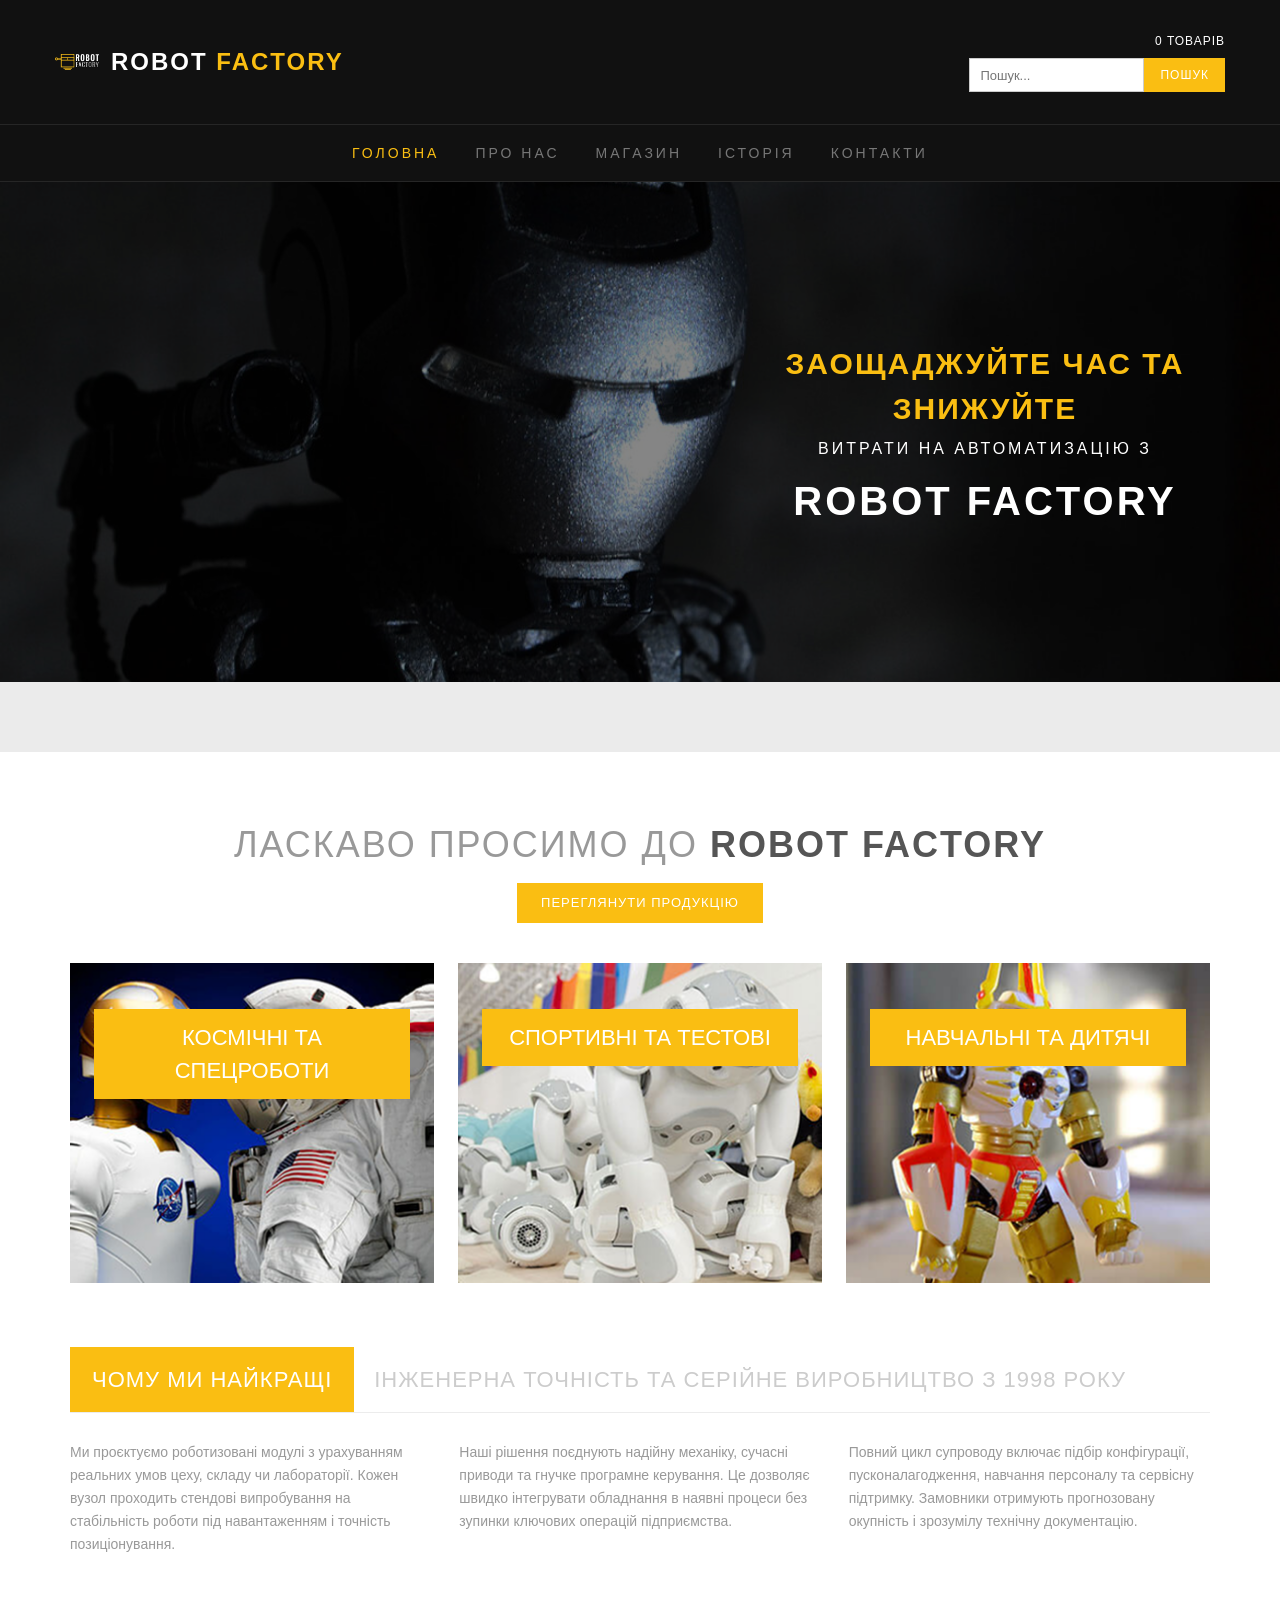
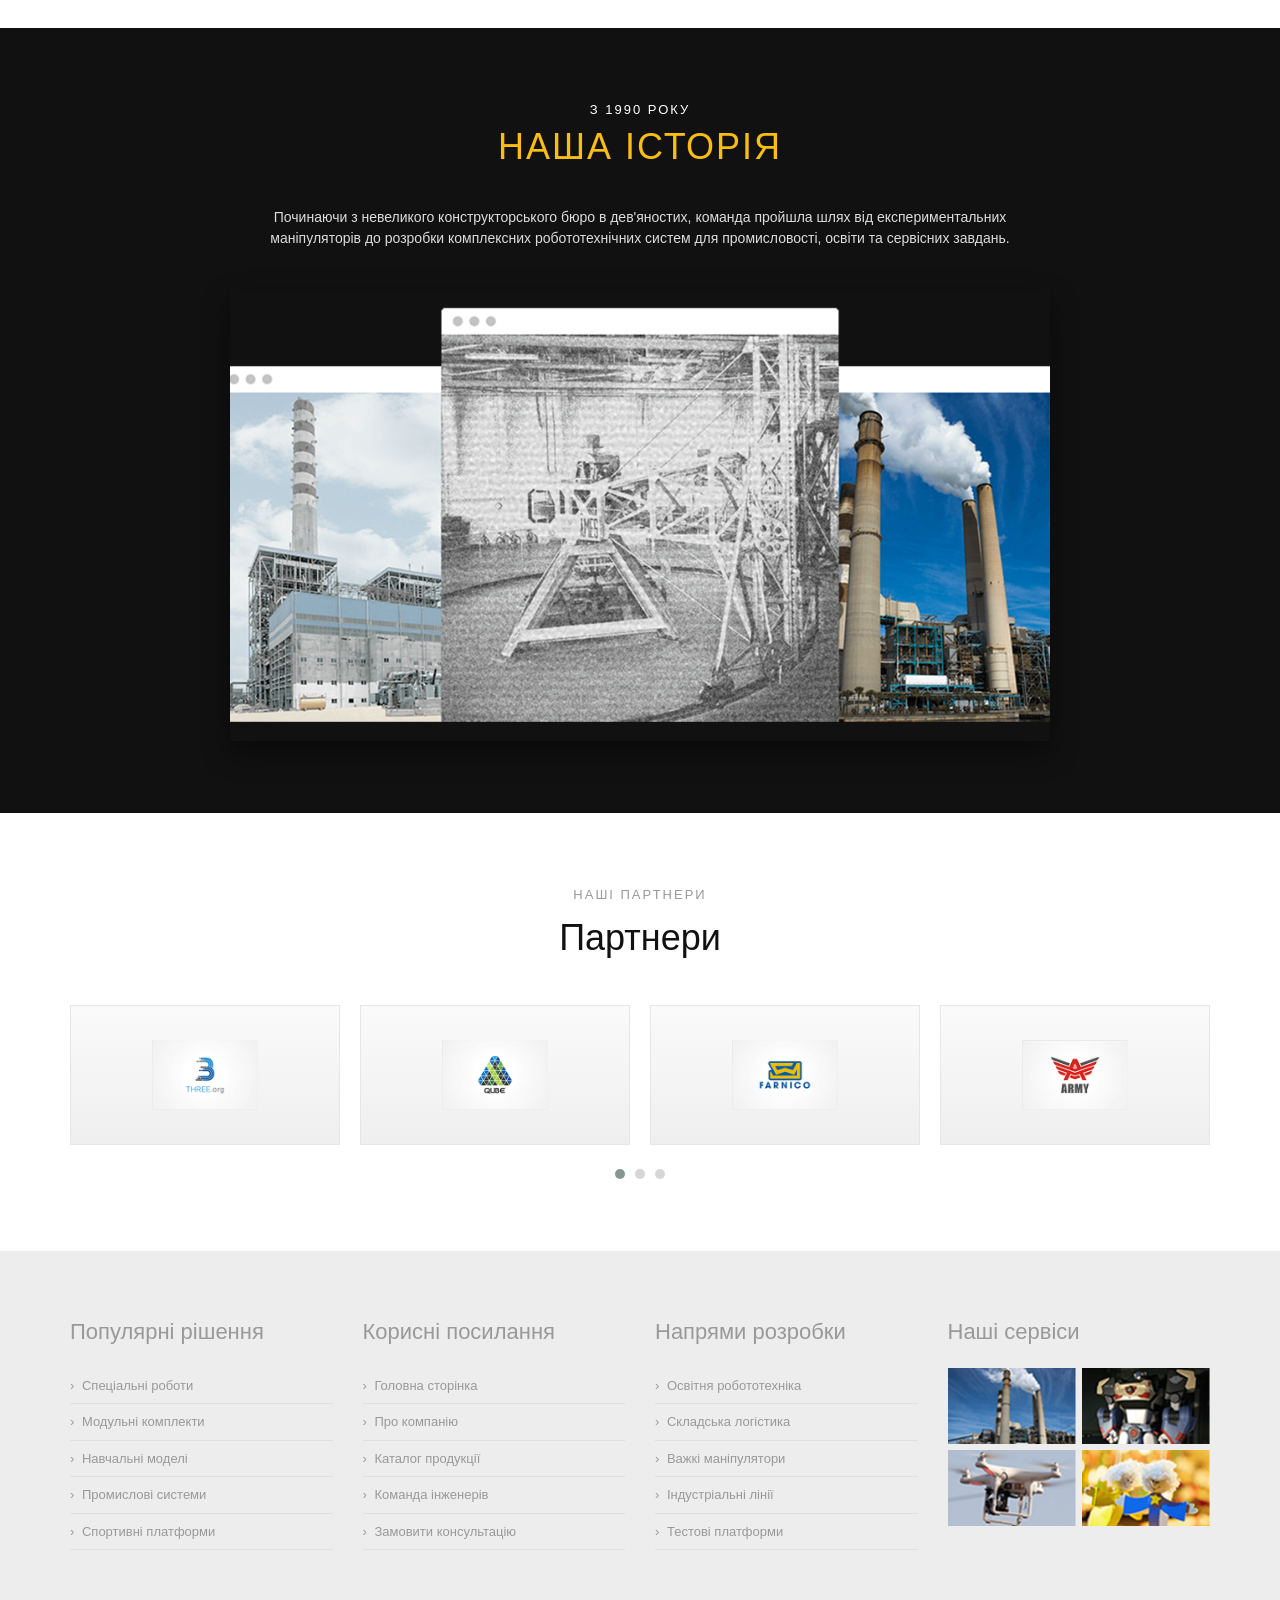
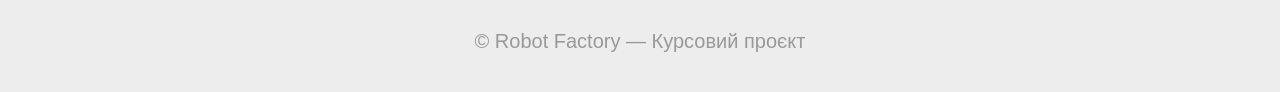
==== commit 096de29b: "Update index.html" ====
--- a/index.html
+++ b/index.html
@@ -53,7 +53,7 @@
       <div class="hero__banner">
         <div class="container hero__content">
           <div class="hero__box">
-            <p class="hero__subtitle-top">Ощаджуйте час та знижуйте</p>
+            <p class="hero__subtitle-top">Заощаджуйте час та знижуйте</p>
             <p class="hero__subtitle-sub">витрати на автоматизацію з</p>
             <h1 class="hero__title">Robot Factory</h1>
           </div>
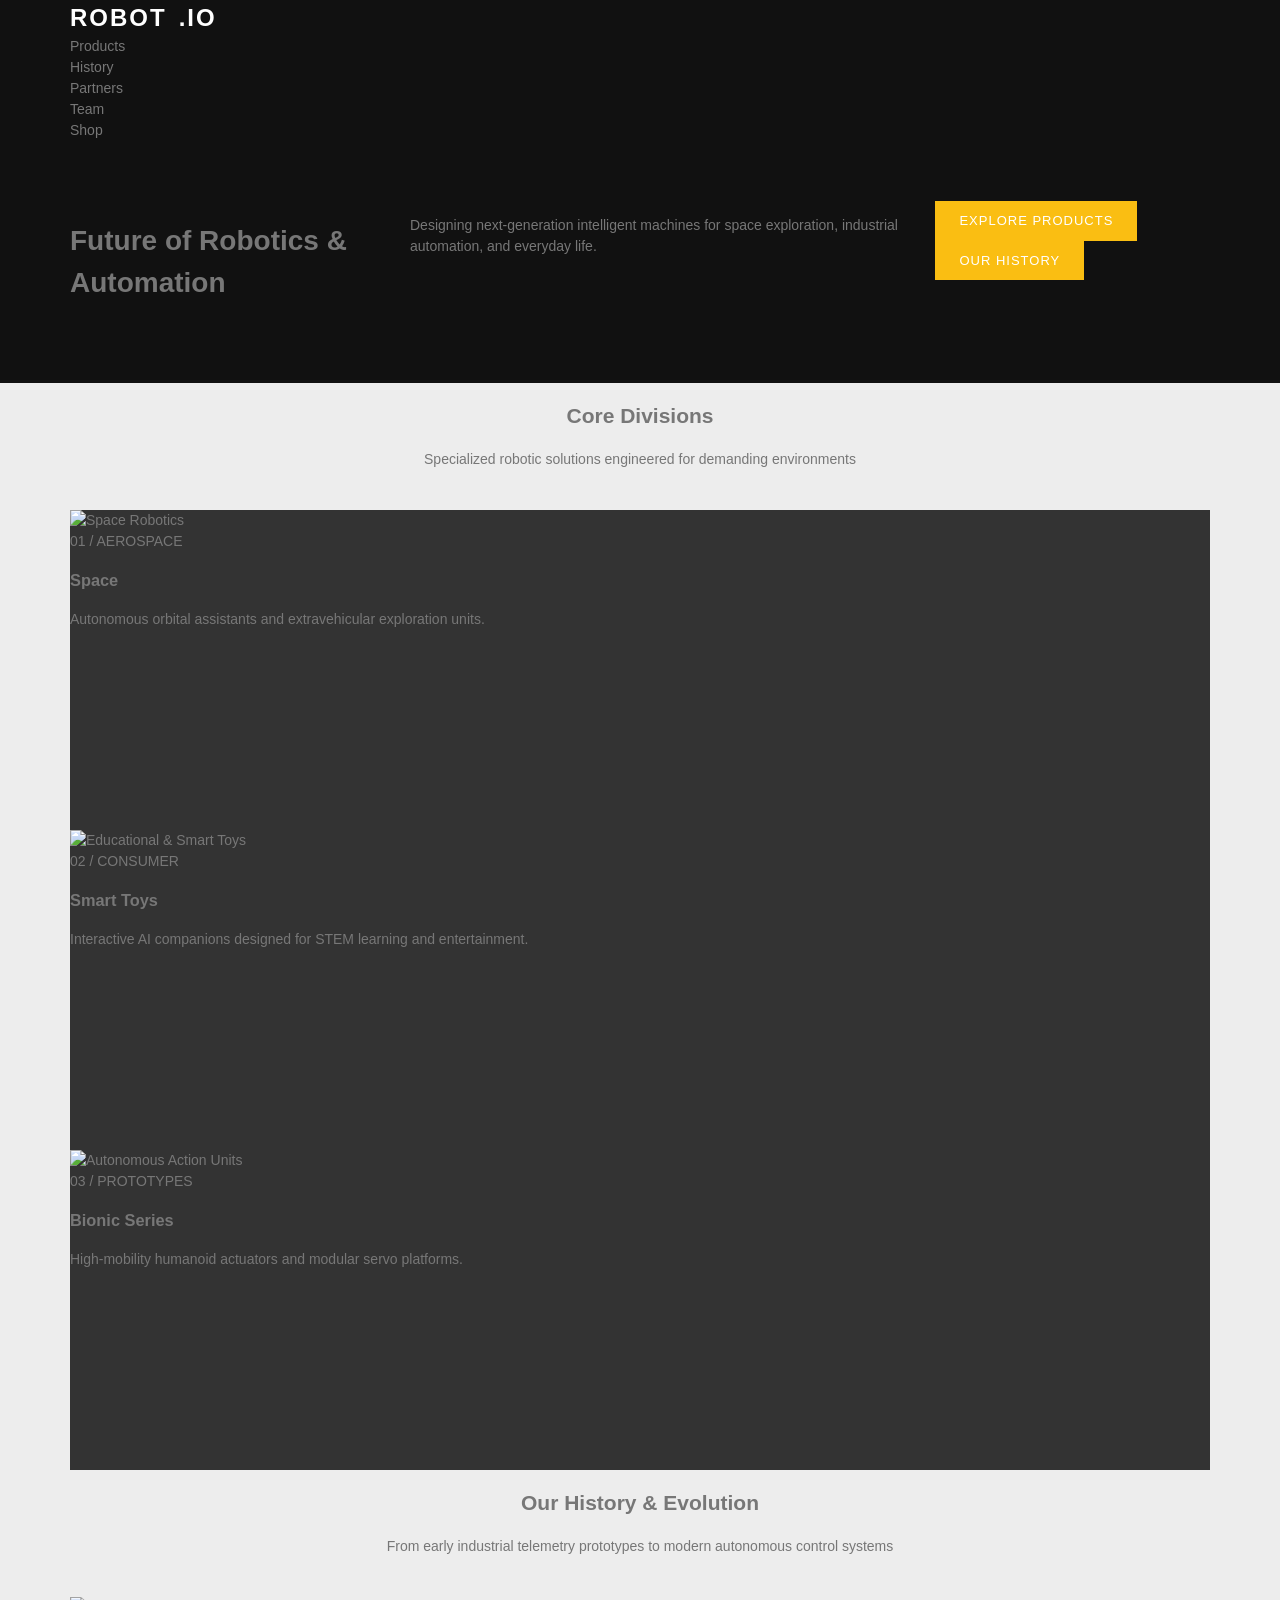
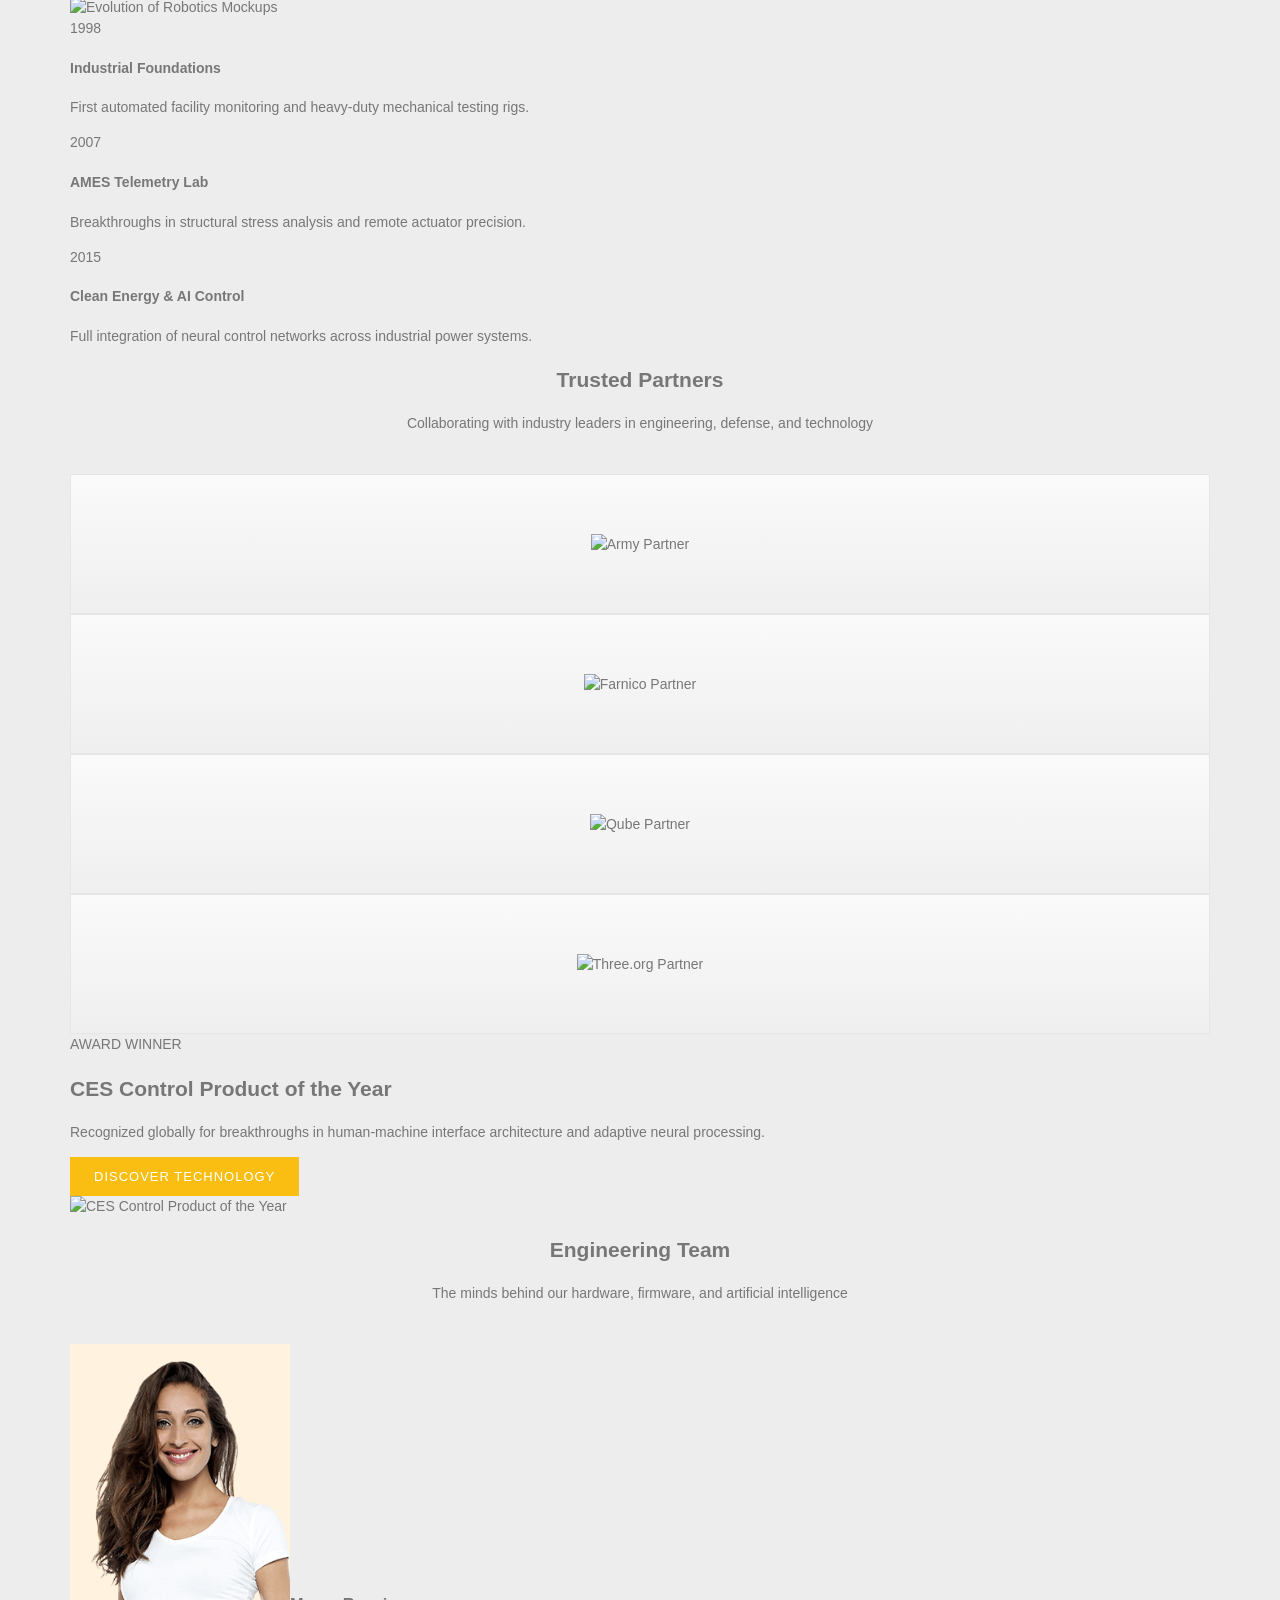
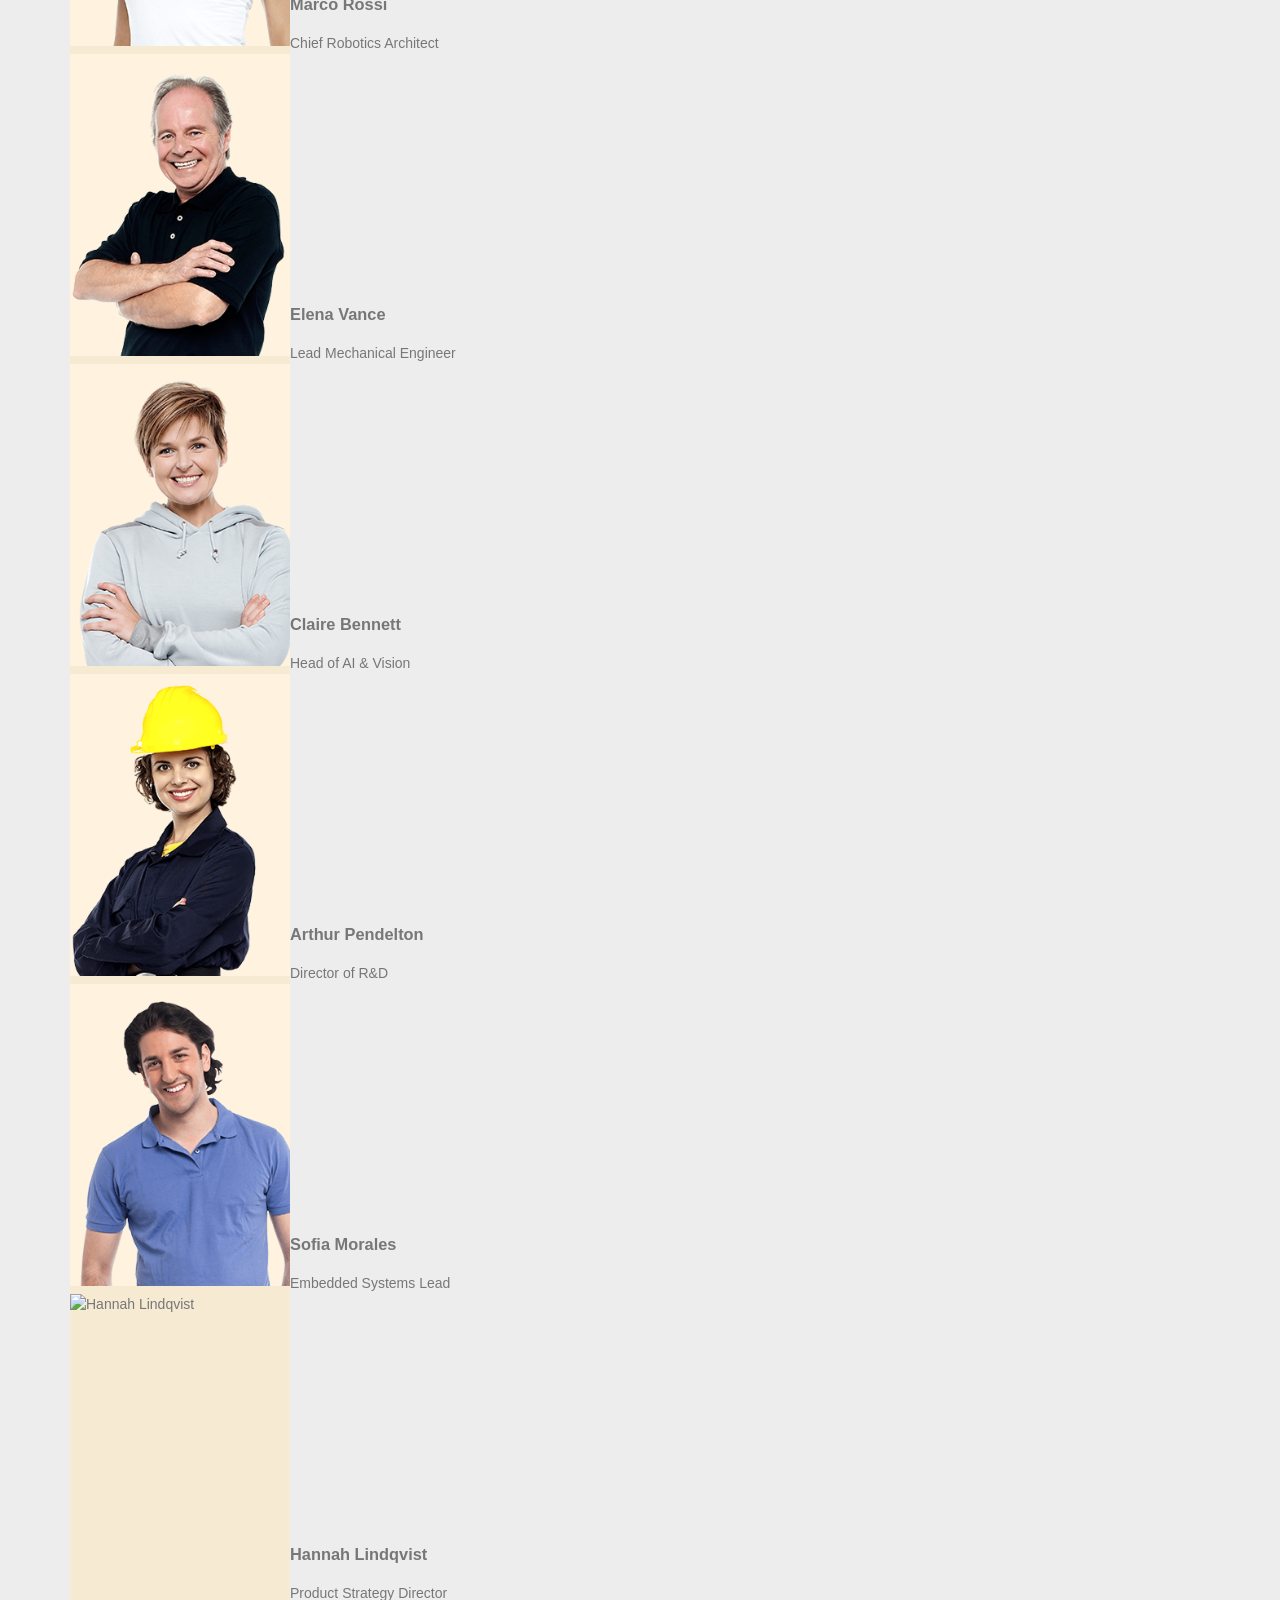
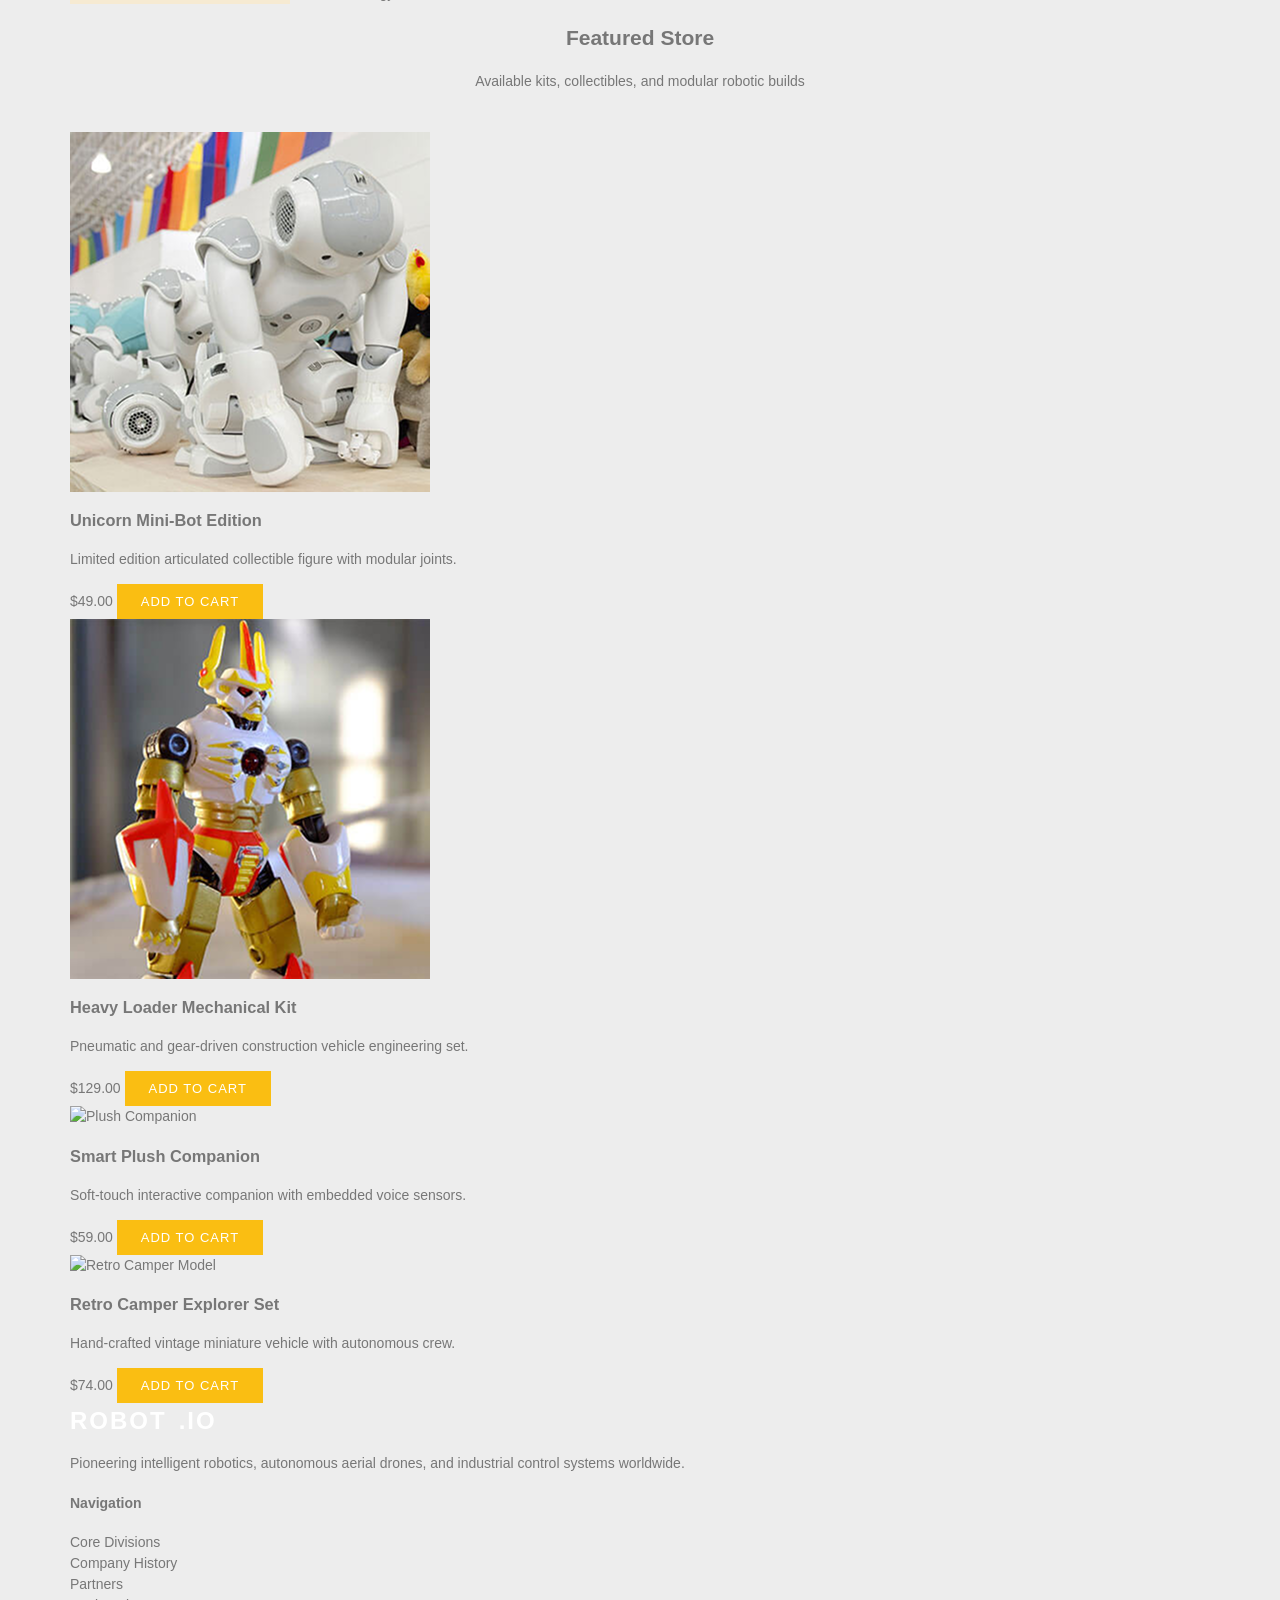
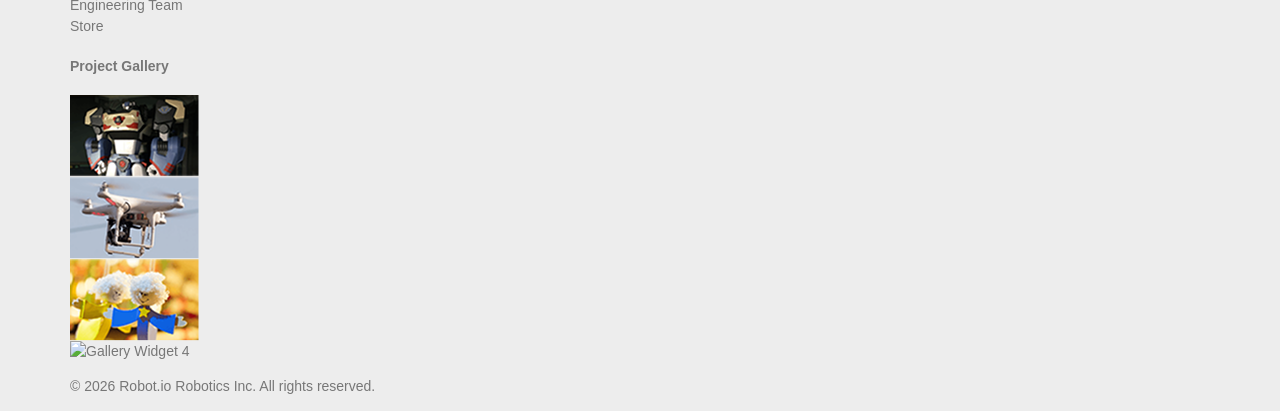
==== commit 7b2bfdb8: "Update index.html" ====
--- a/index.html
+++ b/index.html
@@ -1,235 +1,320 @@
 <!DOCTYPE html>
-<html lang="uk">
+<html lang="en">
 <head>
   <meta charset="UTF-8" />
   <meta name="viewport" content="width=device-width, initial-scale=1.0" />
-  <title>РобоФакторі — розробка роботизованих систем</title>
-  <meta name="description" content="Проєктування, виробництво та впровадження промислових, сервісних і навчальних роботизованих систем." />
-  <link rel="icon" href="images/logo.png" type="image/png" />
+  <title>Robot.io — Robotics & AI Platform</title>
   <link rel="preconnect" href="https://fonts.googleapis.com" />
   <link rel="preconnect" href="https://fonts.gstatic.com" crossorigin />
-  <link href="https://fonts.googleapis.com/css2?family=Oswald:wght@300;400;600;700&family=Roboto:wght@300;400;500;700&display=swap" rel="stylesheet" />
+  <link href="https://fonts.googleapis.com/css2?family=Lato:wght@300;400;700&family=Montserrat:wght@400;600;700&display=swap" rel="stylesheet" />
   <link rel="stylesheet" href="css/style.css" />
 </head>
 <body>
-  <header class="site-header" id="top">
-    <div class="container header-top">
-      <a class="logo" href="index.html">
-        <img class="logo__img" src="images/logo.png" alt="Robot Factory" />
-        <span>ROBOT <span class="logo__accent">FACTORY</span></span>
-      </a>
-
-      <div class="header-actions">
-        <a class="cart-status" href="shop.html">0 ТОВАРІВ</a>
-        <form class="search-form" action="shop.html" method="get">
-          <label class="sr-only" for="header-search">Пошук продукції</label>
-          <input class="search-form__input" id="header-search" type="search" name="q" placeholder="Пошук..." />
-          <button class="search-form__btn" type="submit">Пошук</button>
-        </form>
-      </div>
-    </div>
-
-    <nav class="nav-bar" aria-label="Головна навігація">
-      <div class="container nav-bar__inner">
-        <button class="burger-btn" id="burger-btn" type="button" aria-label="Відкрити меню" aria-expanded="false" aria-controls="nav-list">
-          <span class="burger-btn__line"></span>
-          <span class="burger-btn__line"></span>
-          <span class="burger-btn__line"></span>
-        </button>
-
-        <ul class="nav-list" id="nav-list">
-          <li><a class="nav-list__link nav-list__link--active" href="index.html">Головна</a></li>
-          <li><a class="nav-list__link" href="about.html">Про нас</a></li>
-          <li><a class="nav-list__link" href="shop.html">Магазин</a></li>
-          <li><a class="nav-list__link" href="#history">Історія</a></li>
-          <li><a class="nav-list__link" href="#contacts">Контакти</a></li>
+
+  <header class="hero">
+    <div class="container hero__inner">
+      <nav class="navbar">
+        <a href="#" class="logo">robot<span>.io</span></a>
+        <ul class="nav-links">
+          <li><a href="#products">Products</a></li>
+          <li><a href="#history">History</a></li>
+          <li><a href="#partners">Partners</a></li>
+          <li><a href="#team">Team</a></li>
+          <li><a href="#shop">Shop</a></li>
         </ul>
-      </div>
-    </nav>
+      </nav>
+
+      <div class="hero__content">
+        <h1>Future of Robotics &amp; Automation</h1>
+        <p>Designing next-generation intelligent machines for space exploration, industrial automation, and everyday life.</p>
+        <div class="hero__actions">
+          <a href="#products" class="btn btn--primary">Explore Products</a>
+          <a href="#history" class="btn btn--outline">Our History</a>
+        </div>
+      </div>
+    </div>
   </header>
 
-  <main>
-    <section class="hero" aria-label="Головний банер">
-      <div class="hero__banner">
-        <div class="container hero__content">
-          <div class="hero__box">
-            <p class="hero__subtitle-top">Заощаджуйте час та знижуйте</p>
-            <p class="hero__subtitle-sub">витрати на автоматизацію з</p>
-            <h1 class="hero__title">Robot Factory</h1>
-          </div>
-        </div>
-      </div>
-      <div class="hero__strip"></div>
-    </section>
-
-    <section class="page-section">
+  <section id="products" class="section categories">
+    <div class="container">
+      <div class="section-header">
+        <h2>Core Divisions</h2>
+        <p>Specialized robotic solutions engineered for demanding environments</p>
+      </div>
+
+      <div class="categories__grid">
+        <article class="category-card">
+          <img src="images/category-space.png" alt="Space Robotics" />
+          <div class="category-card__overlay">
+            <span class="category-card__tag">01 / AEROSPACE</span>
+            <h3>Space</h3>
+            <p>Autonomous orbital assistants and extravehicular exploration units.</p>
+          </div>
+        </article>
+
+        <article class="category-card">
+          <img src="images/category-toys.png" alt="Educational & Smart Toys" />
+          <div class="category-card__overlay">
+            <span class="category-card__tag">02 / CONSUMER</span>
+            <h3>Smart Toys</h3>
+            <p>Interactive AI companions designed for STEM learning and entertainment.</p>
+          </div>
+        </article>
+
+        <article class="category-card">
+          <img src="images/category-toys-2.png" alt="Autonomous Action Units" />
+          <div class="category-card__overlay">
+            <span class="category-card__tag">03 / PROTOTYPES</span>
+            <h3>Bionic Series</h3>
+            <p>High-mobility humanoid actuators and modular servo platforms.</p>
+          </div>
+        </article>
+      </div>
+    </div>
+  </section>
+
+  <section id="history" class="section section--gray history">
+    <div class="container">
+      <div class="section-header">
+        <h2>Our History &amp; Evolution</h2>
+        <p>From early industrial telemetry prototypes to modern autonomous control systems</p>
+      </div>
+
+      <div class="history__showcase">
+        <img src="images/history-mockup.png" alt="Evolution of Robotics Mockups" class="history__image" />
+      </div>
+
+      <div class="history__timeline">
+        <div class="timeline-item">
+          <span class="timeline-item__year">1998</span>
+          <h4>Industrial Foundations</h4>
+          <p>First automated facility monitoring and heavy-duty mechanical testing rigs.</p>
+        </div>
+        <div class="timeline-item">
+          <span class="timeline-item__year">2007</span>
+          <h4>AMES Telemetry Lab</h4>
+          <p>Breakthroughs in structural stress analysis and remote actuator precision.</p>
+        </div>
+        <div class="timeline-item">
+          <span class="timeline-item__year">2015</span>
+          <h4>Clean Energy &amp; AI Control</h4>
+          <p>Full integration of neural control networks across industrial power systems.</p>
+        </div>
+      </div>
+    </div>
+  </section>
+
+  <section id="partners" class="section partners">
+    <div class="container">
+      <div class="section-header">
+        <h2>Trusted Partners</h2>
+        <p>Collaborating with industry leaders in engineering, defense, and technology</p>
+      </div>
+
+      <div class="partners__grid">
+        <div class="partner-card">
+          <img src="images/partner-army.png" alt="Army Partner" />
+        </div>
+        <div class="partner-card">
+          <img src="images/partner-farnico.png" alt="Farnico Partner" />
+        </div>
+        <div class="partner-card">
+          <img src="images/partner-qube.png" alt="Qube Partner" />
+        </div>
+        <div class="partner-card">
+          <img src="images/partner-three.png" alt="Three.org Partner" />
+        </div>
+      </div>
+    </div>
+  </section>
+
+  <section class="ces-banner">
+    <div class="container ces-banner__inner">
+      <div class="ces-banner__text">
+        <span class="ces-banner__badge">AWARD WINNER</span>
+        <h2>CES Control Product of the Year</h2>
+        <p>Recognized globally for breakthroughs in human-machine interface architecture and adaptive neural processing.</p>
+        <a href="#shop" class="btn btn--primary">Discover Technology</a>
+      </div>
+      <div class="ces-banner__visual">
+        <img src="images/ces-banner.png" alt="CES Control Product of the Year" />
+      </div>
+    </div>
+  </section>
+
+  <section id="team" class="section section--gray team">
+    <div class="container">
+      <div class="section-header">
+        <h2>Engineering Team</h2>
+        <p>The minds behind our hardware, firmware, and artificial intelligence</p>
+      </div>
+
+      <div class="team__grid">
+        <article class="team-card">
+          <div class="team-card__photo">
+            <img src="images/team-1.png" alt="Marco Rossi" />
+          </div>
+          <div class="team-card__info">
+            <h3>Marco Rossi</h3>
+            <span>Chief Robotics Architect</span>
+          </div>
+        </article>
+
+        <article class="team-card">
+          <div class="team-card__photo">
+            <img src="images/team-2.png" alt="Elena Vance" />
+          </div>
+          <div class="team-card__info">
+            <h3>Elena Vance</h3>
+            <span>Lead Mechanical Engineer</span>
+          </div>
+        </article>
+
+        <article class="team-card">
+          <div class="team-card__photo">
+            <img src="images/team-3.png" alt="Claire Bennett" />
+          </div>
+          <div class="team-card__info">
+            <h3>Claire Bennett</h3>
+            <span>Head of AI &amp; Vision</span>
+          </div>
+        </article>
+
+        <article class="team-card">
+          <div class="team-card__photo">
+            <img src="images/team-4.png" alt="Arthur Pendelton" />
+          </div>
+          <div class="team-card__info">
+            <h3>Arthur Pendelton</h3>
+            <span>Director of R&amp;D</span>
+          </div>
+        </article>
+
+        <article class="team-card">
+          <div class="team-card__photo">
+            <img src="images/team-5.png" alt="Sofia Morales" />
+          </div>
+          <div class="team-card__info">
+            <h3>Sofia Morales</h3>
+            <span>Embedded Systems Lead</span>
+          </div>
+        </article>
+
+        <article class="team-card">
+          <div class="team-card__photo">
+            <img src="images/team-6.png" alt="Hannah Lindqvist" />
+          </div>
+          <div class="team-card__info">
+            <h3>Hannah Lindqvist</h3>
+            <span>Product Strategy Director</span>
+          </div>
+        </article>
+      </div>
+    </div>
+  </section>
+
+  <section id="shop" class="section shop">
+    <div class="container">
+      <div class="section-header">
+        <h2>Featured Store</h2>
+        <p>Available kits, collectibles, and modular robotic builds</p>
+      </div>
+
+      <div class="shop__grid">
+        <article class="shop-card">
+          <div class="shop-card__img">
+            <img src="images/product-1.png" alt="Unicorn Collector Figure" />
+          </div>
+          <div class="shop-card__body">
+            <h3>Unicorn Mini-Bot Edition</h3>
+            <p>Limited edition articulated collectible figure with modular joints.</p>
+            <div class="shop-card__footer">
+              <span class="price">$49.00</span>
+              <button class="btn btn--small">Add to Cart</button>
+            </div>
+          </div>
+        </article>
+
+        <article class="shop-card">
+          <div class="shop-card__img">
+            <img src="images/product-2.png" alt="Technic Heavy Loader" />
+          </div>
+          <div class="shop-card__body">
+            <h3>Heavy Loader Mechanical Kit</h3>
+            <p>Pneumatic and gear-driven construction vehicle engineering set.</p>
+            <div class="shop-card__footer">
+              <span class="price">$129.00</span>
+              <button class="btn btn--small">Add to Cart</button>
+            </div>
+          </div>
+        </article>
+
+        <article class="shop-card">
+          <div class="shop-card__img">
+            <img src="images/product-3.png" alt="Plush Companion" />
+          </div>
+          <div class="shop-card__body">
+            <h3>Smart Plush Companion</h3>
+            <p>Soft-touch interactive companion with embedded voice sensors.</p>
+            <div class="shop-card__footer">
+              <span class="price">$59.00</span>
+              <button class="btn btn--small">Add to Cart</button>
+            </div>
+          </div>
+        </article>
+
+        <article class="shop-card">
+          <div class="shop-card__img">
+            <img src="images/product-4.png" alt="Retro Camper Model" />
+          </div>
+          <div class="shop-card__body">
+            <h3>Retro Camper Explorer Set</h3>
+            <p>Hand-crafted vintage miniature vehicle with autonomous crew.</p>
+            <div class="shop-card__footer">
+              <span class="price">$74.00</span>
+              <button class="btn btn--small">Add to Cart</button>
+            </div>
+          </div>
+        </article>
+      </div>
+    </div>
+  </section>
+
+  <footer class="footer">
+    <div class="container footer__grid">
+      <div class="footer__col">
+        <a href="#" class="logo logo--light">robot<span>.io</span></a>
+        <p>Pioneering intelligent robotics, autonomous aerial drones, and industrial control systems worldwide.</p>
+      </div>
+
+      <div class="footer__col">
+        <h4>Navigation</h4>
+        <ul class="footer__links">
+          <li><a href="#products">Core Divisions</a></li>
+          <li><a href="#history">Company History</a></li>
+          <li><a href="#partners">Partners</a></li>
+          <li><a href="#team">Engineering Team</a></li>
+          <li><a href="#shop">Store</a></li>
+        </ul>
+      </div>
+
+      <div class="footer__col">
+        <h4>Project Gallery</h4>
+        <div class="footer__widgets">
+          <a href="#"><img src="images/widget-1.png" alt="Gallery Widget 1" /></a>
+          <a href="#"><img src="images/widget-2.png" alt="Gallery Widget 2" /></a>
+          <a href="#"><img src="images/widget-3.png" alt="Gallery Widget 3" /></a>
+          <a href="#"><img src="images/widget-4.png" alt="Gallery Widget 4" /></a>
+        </div>
+      </div>
+    </div>
+
+    <div class="footer__bottom">
       <div class="container">
-        <div class="section-header">
-          <h2 class="section-header__title">Ласкаво просимо до <strong>Robot Factory</strong></h2>
-          <a class="btn-yellow" href="shop.html">Переглянути продукцію</a>
-        </div>
-
-        <div class="categories-grid">
-          <a class="category-card" href="shop.html?q=space">
-            <img class="category-card__img" src="images/product.png" alt="Автономний робот для складних умов експлуатації" />
-            <h3 class="category-card__label">Космічні та спецроботи</h3>
-          </a>
-
-          <a class="category-card" href="shop.html?q=sports">
-            <img class="category-card__img" src="images/product-1.png" alt="Мобільний робот для тренувань і тестування" />
-            <h3 class="category-card__label">Спортивні та тестові</h3>
-          </a>
-
-          <a class="category-card" href="shop.html?q=edu">
-            <img class="category-card__img" src="images/product-2.png" alt="Навчальний робототехнічний комплект для дітей і шкіл" />
-            <h3 class="category-card__label">Навчальні та дитячі</h3>
-          </a>
-        </div>
-
-        <div class="awards-bar">
-          <div class="awards-bar__badge">Чому ми найкращі</div>
-          <p class="awards-bar__subtitle">Інженерна точність та серійне виробництво з 1998 року</p>
-        </div>
-
-        <div class="three-cols">
-          <div class="three-cols__col">
-            <p>Ми проєктуємо роботизовані модулі з урахуванням реальних умов цеху, складу чи лабораторії. Кожен вузол проходить стендові випробування на стабільність роботи під навантаженням і точність позиціонування.</p>
-          </div>
-          <div class="three-cols__col">
-            <p>Наші рішення поєднують надійну механіку, сучасні приводи та гнучке програмне керування. Це дозволяє швидко інтегрувати обладнання в наявні процеси без зупинки ключових операцій підприємства.</p>
-          </div>
-          <div class="three-cols__col">
-            <p>Повний цикл супроводу включає підбір конфігурації, пусконалагодження, навчання персоналу та сервісну підтримку. Замовники отримують прогнозовану окупність і зрозумілу технічну документацію.</p>
-          </div>
-        </div>
-      </div>
-    </section>
-
-    <section class="page-section page-section--dark" id="history">
-      <div class="container">
-        <div class="section-header">
-          <p class="section-header__kicker">З 1990 року</p>
-          <h2 class="section-header__title">Наша історія</h2>
-        </div>
-
-        <p class="history-desc">Починаючи з невеликого конструкторського бюро в дев'яностих, команда пройшла шлях від експериментальних маніпуляторів до розробки комплексних робототехнічних систем для промисловості, освіти та сервісних завдань.</p>
-
-        <div class="history-showcase">
-          <img class="history-showcase__img" src="images/history.png" alt="Історія розвитку та виробничі етапи Robot Factory" />
-        </div>
-      </div>
-    </section>
-
-    <section class="page-section" aria-label="Партнери">
-      <div class="container">
-        <div class="section-header">
-          <p class="section-header__kicker">Наші партнери</p>
-          <h2 class="partners-title">Партнери</h2>
-        </div>
-
-        <div class="partners-grid">
-          <div class="partner-card">
-            <img class="partner-card__img" src="images/partner.png" alt="Логотип партнера Three.org" />
-          </div>
-          <div class="partner-card">
-            <img class="partner-card__img" src="images/partner-1.png" alt="Логотип партнера Qube" />
-          </div>
-          <div class="partner-card">
-            <img class="partner-card__img" src="images/partner-2.png" alt="Логотип партнера Farnico" />
-          </div>
-          <div class="partner-card">
-            <img class="partner-card__img" src="images/partner-3.png" alt="Логотип партнера Army" />
-          </div>
-        </div>
-
-        <div class="dots" aria-hidden="true">
-          <span class="dots__item dots__item--active"></span>
-          <span class="dots__item"></span>
-          <span class="dots__item"></span>
-        </div>
-      </div>
-    </section>
-  </main>
-
-  <footer class="site-footer" id="contacts">
-    <div class="container">
-      <div class="footer-grid">
-        <div>
-          <h3 class="footer-col__title">Популярні рішення</h3>
-          <ul class="footer-links">
-            <li><a href="shop.html">Спеціальні роботи</a></li>
-            <li><a href="shop.html">Модульні комплекти</a></li>
-            <li><a href="shop.html">Навчальні моделі</a></li>
-            <li><a href="shop.html">Промислові системи</a></li>
-            <li><a href="shop.html">Спортивні платформи</a></li>
-          </ul>
-        </div>
-
-        <div>
-          <h3 class="footer-col__title">Корисні посилання</h3>
-          <ul class="footer-links">
-            <li><a href="index.html">Головна сторінка</a></li>
-            <li><a href="about.html">Про компанію</a></li>
-            <li><a href="shop.html">Каталог продукції</a></li>
-            <li><a href="about.html#team">Команда інженерів</a></li>
-            <li><a href="#top" data-open-modal="contact">Замовити консультацію</a></li>
-          </ul>
-        </div>
-
-        <div>
-          <h3 class="footer-col__title">Напрями розробки</h3>
-          <ul class="footer-links">
-            <li><a href="shop.html">Освітня робототехніка</a></li>
-            <li><a href="shop.html">Складська логістика</a></li>
-            <li><a href="shop.html">Важкі маніпулятори</a></li>
-            <li><a href="shop.html">Індустріальні лінії</a></li>
-            <li><a href="shop.html">Тестові платформи</a></li>
-          </ul>
-        </div>
-
-        <div>
-          <h3 class="footer-col__title">Наші сервіси</h3>
-          <div class="footer-services-grid">
-            <img src="images/widget.png" alt="Індустріальний об'єкт" />
-            <img src="images/widget-1.png" alt="Робототехнічний модуль" />
-            <img src="images/widget-2.png" alt="Дрон та сенсорні системи" />
-            <img src="images/widget-3.png" alt="Освітній комплект" />
-          </div>
-        </div>
-      </div>
-
-      <div class="footer-bottom">© Robot Factory — Курсовий проєкт</div>
+        <p>&copy; 2026 Robot.io Robotics Inc. All rights reserved.</p>
+      </div>
     </div>
   </footer>
 
-
-  <div class="modal-backdrop" id="modal-backdrop" role="dialog" aria-modal="true" aria-labelledby="modal-title" aria-hidden="true">
-    <div class="modal-window">
-      <button class="modal-window__close" id="modal-close" type="button" aria-label="Закрити вікно">&times;</button>
-      <h2 class="modal-window__title" id="modal-title">Зв'язатися з нами</h2>
-      <form id="contact-modal-form" novalidate>
-        <div class="form-field">
-          <label for="modal-name">Ім'я</label>
-          <input id="modal-name" name="name" type="text" required />
-          <span class="form-error" id="error-name"></span>
-        </div>
-        <div class="form-field">
-          <label for="modal-email">Email</label>
-          <input id="modal-email" name="email" type="email" required />
-          <span class="form-error" id="error-email"></span>
-        </div>
-        <div class="form-field">
-          <label for="modal-message">Повідомлення</label>
-          <textarea id="modal-message" name="message" rows="4" required></textarea>
-          <span class="form-error" id="error-message"></span>
-        </div>
-        <button class="btn-yellow" type="submit">Надіслати</button>
-        <p class="form-status" id="modal-status"></p>
-      </form>
-    </div>
-  </div>
-
-  <button class="scroll-top-btn" id="scroll-top-btn" type="button" aria-label="Прокрутити вгору">&uarr;</button>
-  <script src="js/main.js" defer></script>
 </body>
 </html>
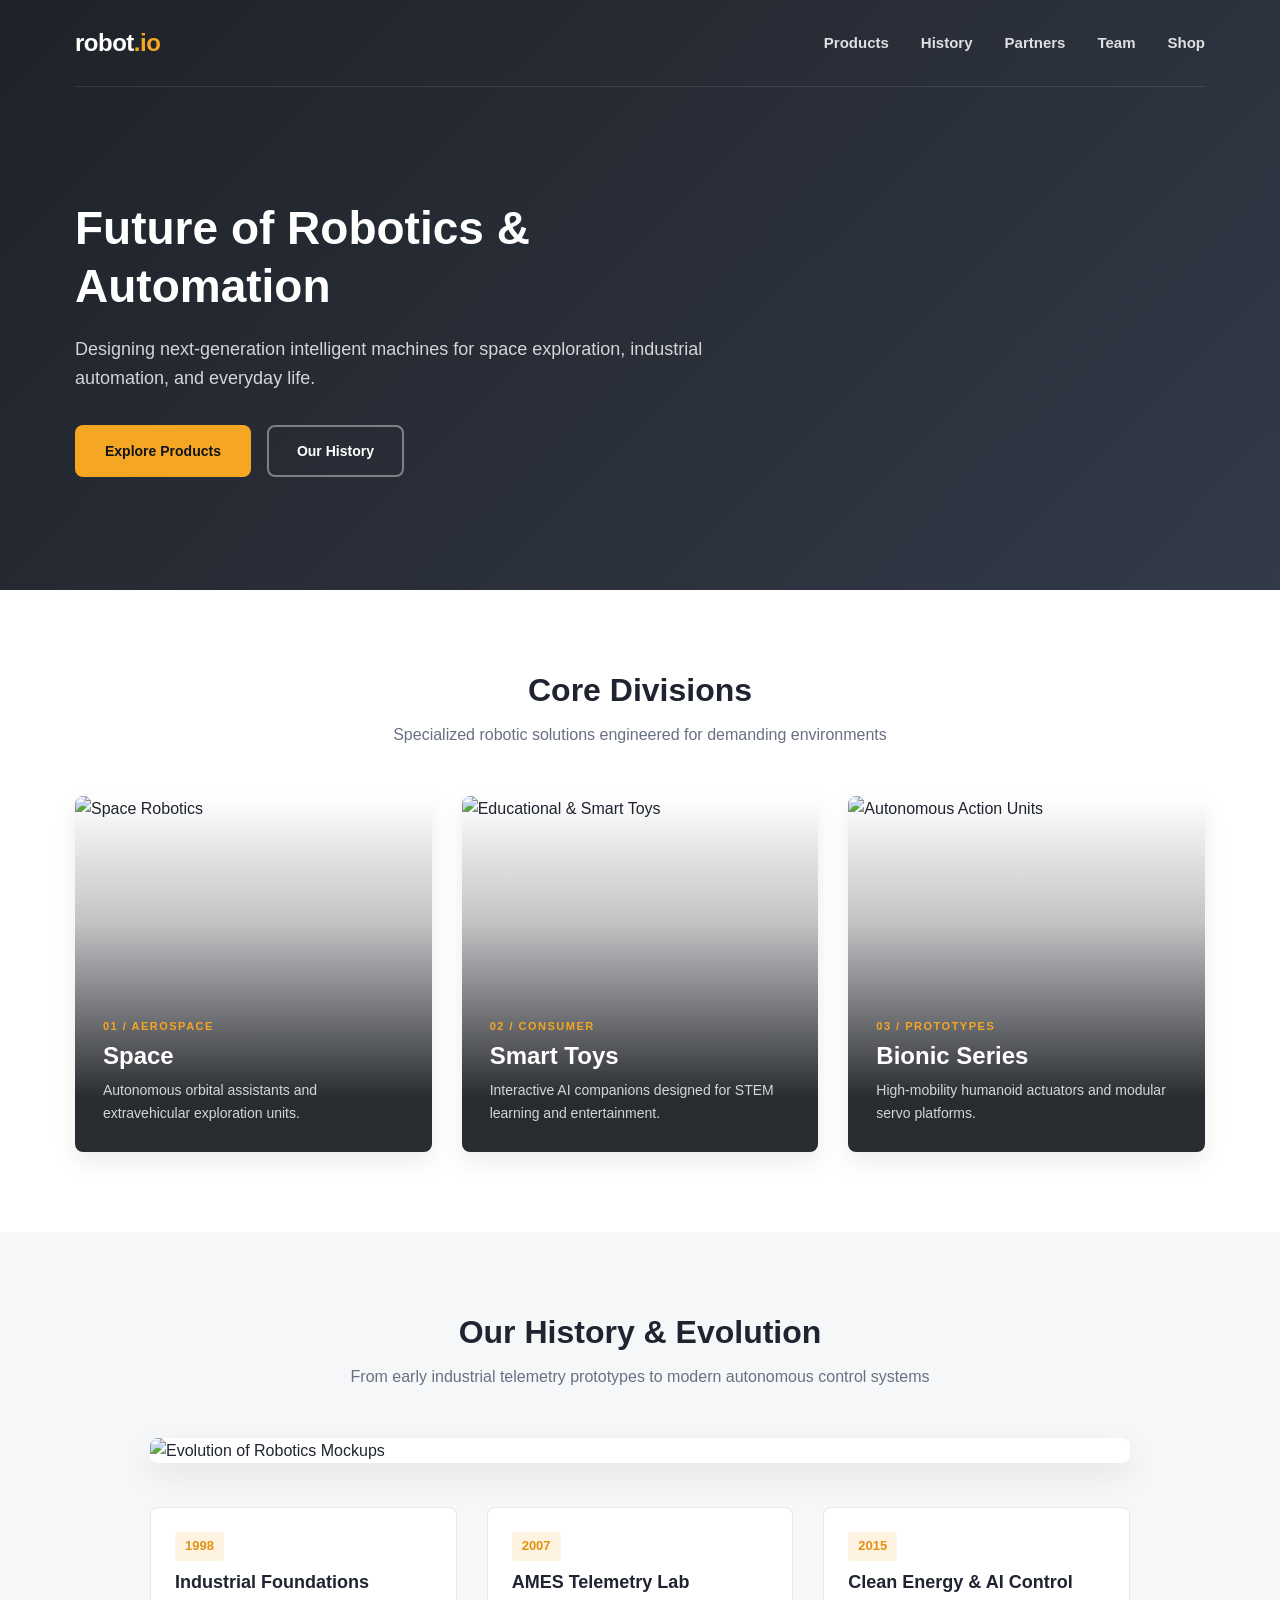
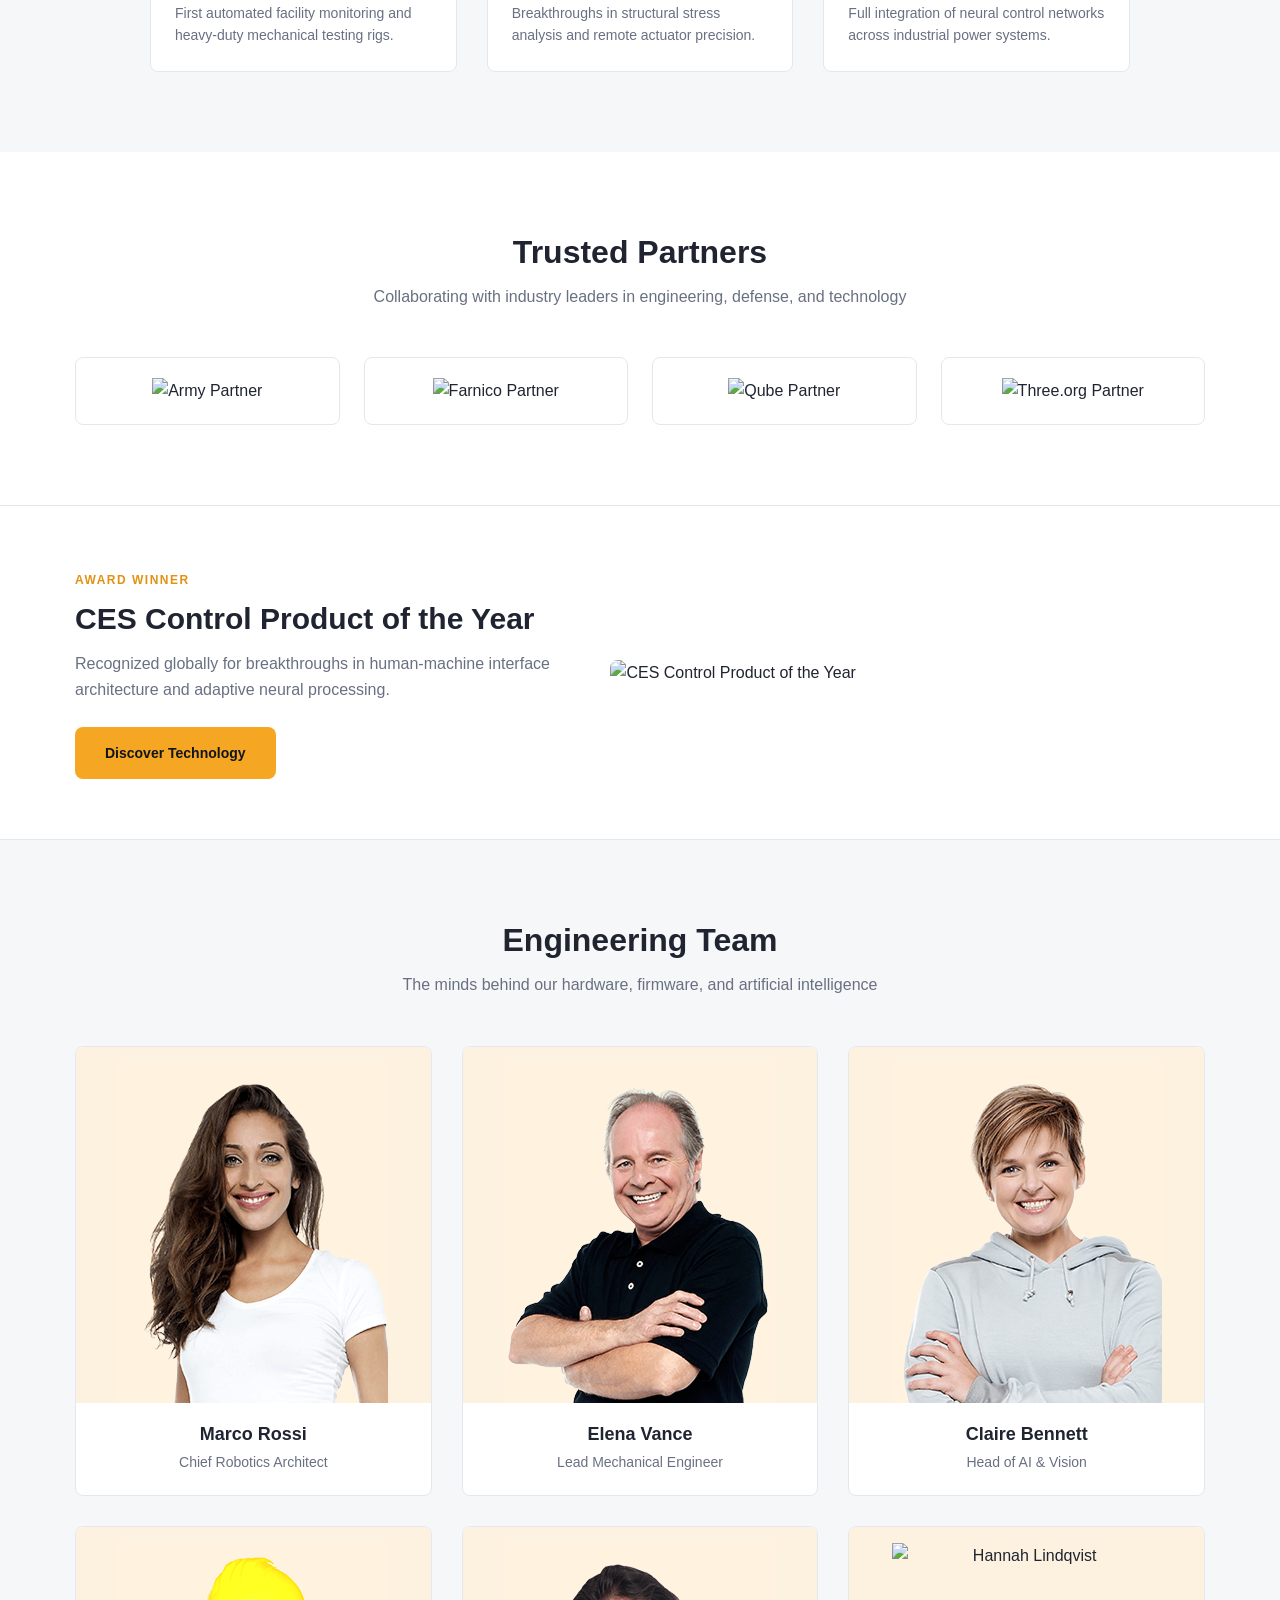
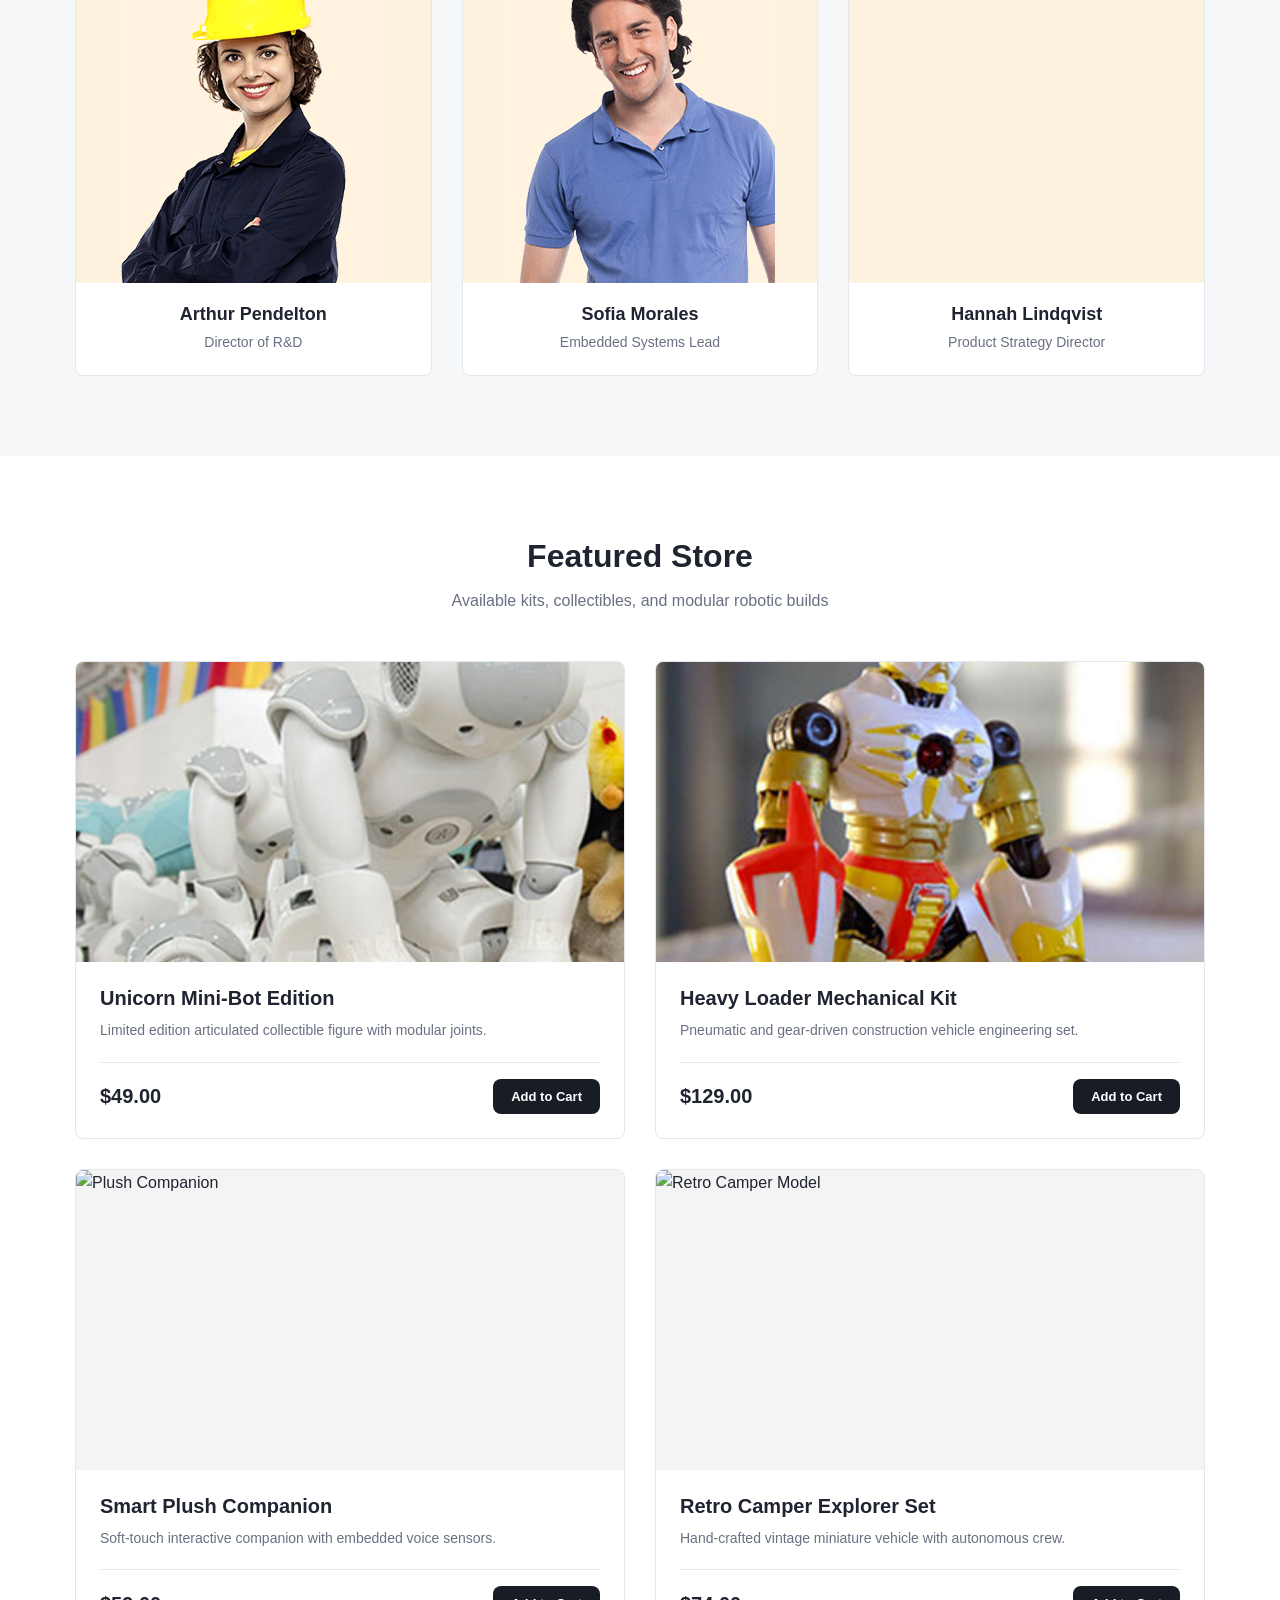
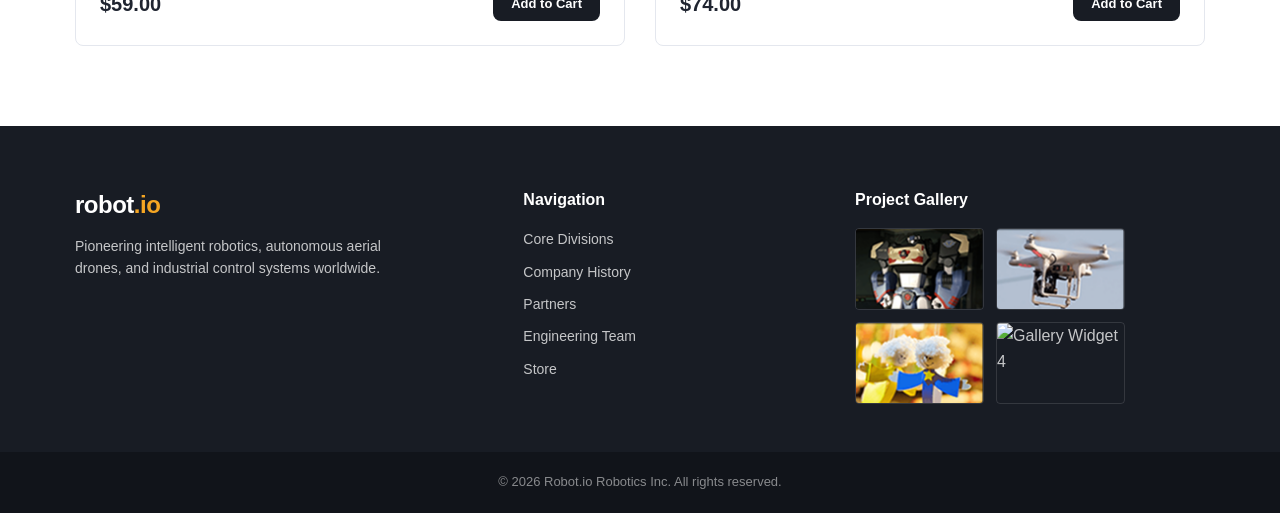
==== commit eb944187: "Update index.html" ====
--- a/index.html
+++ b/index.html
@@ -11,6 +11,7 @@
 </head>
 <body>
 
+  <!-- 1. HERO SECTION -->
   <header class="hero">
     <div class="container hero__inner">
       <nav class="navbar">
@@ -35,6 +36,7 @@
     </div>
   </header>
 
+  <!-- 2. PRODUCT CATEGORIES (3 CARDS) -->
   <section id="products" class="section categories">
     <div class="container">
       <div class="section-header">
@@ -73,6 +75,7 @@
     </div>
   </section>
 
+  <!-- 3. HISTORY SECTION (1 COMPOSITE IMAGE INSTEAD OF 3 SEPARATE) -->
   <section id="history" class="section section--gray history">
     <div class="container">
       <div class="section-header">
@@ -104,6 +107,7 @@
     </div>
   </section>
 
+  <!-- 4. PARTNERS SECTION -->
   <section id="partners" class="section partners">
     <div class="container">
       <div class="section-header">
@@ -128,6 +132,7 @@
     </div>
   </section>
 
+  <!-- 5. CES AWARD BANNER -->
   <section class="ces-banner">
     <div class="container ces-banner__inner">
       <div class="ces-banner__text">
@@ -142,6 +147,7 @@
     </div>
   </section>
 
+  <!-- 6. TEAM SECTION (6 MEMBERS) -->
   <section id="team" class="section section--gray team">
     <div class="container">
       <div class="section-header">
@@ -213,6 +219,7 @@
     </div>
   </section>
 
+  <!-- 7. SHOP / FEATURED PRODUCTS (4 ITEMS) -->
   <section id="shop" class="section shop">
     <div class="container">
       <div class="section-header">
@@ -280,6 +287,7 @@
     </div>
   </section>
 
+  <!-- 8. FOOTER WITH GALLERY WIDGETS -->
   <footer class="footer">
     <div class="container footer__grid">
       <div class="footer__col">
--- a/css/style.css
+++ b/css/style.css
@@ -1,1412 +1,629 @@
-/* ==========================================================================
-   БАЗОВІ ЗМІННІ ТА СКИДАННЯ
-   ========================================================================== */
-:root {
-  --bg-dark: #111111;
-  --bg-page: #ededed;
-  --bg-light: #ffffff;
-  --bg-strip: #ebebeb;
-  --accent: #fabe12;
-  --accent-hover: #e0a800;
-  --text-main: #777777;
-  --text-muted: #999999;
-  --text-dark: #222222;
-  --text-heading: #444444;
-  --text-light: #ffffff;
-  --border-dark: #262626;
-  --border-light: #dddddd;
-  --font-heading: "Oswald", Arial, sans-serif;
-  --font-body: "Roboto", Arial, sans-serif;
-  --container-w: 1170px;
-}
-
+/* =========================================
+   RESET & BASE STYLES
+   ========================================= */
 *,
 *::before,
 *::after {
   box-sizing: border-box;
+  margin: 0;
+  padding: 0;
+}
+
+:root {
+  --bg-main: #ffffff;
+  --bg-gray: #f6f7f9;
+  --bg-dark: #181c24;
+  --bg-darker: #11141a;
+  --text-dark: #1f2430;
+  --text-muted: #687082;
+  --text-light: #ffffff;
+  --accent: #f5a623;
+  --accent-hover: #e09212;
+  --border-color: #e4e7ee;
+  --radius: 8px;
+  --transition: 0.25s ease;
 }
 
 html {
-  font-size: 16px;
   scroll-behavior: smooth;
 }
 
 body {
-  margin: 0;
-  font-family: var(--font-body);
-  font-size: 14px;
-  line-height: 1.5;
-  color: var(--text-main);
-  background-color: var(--bg-page);
-  overflow-x: hidden;
+  font-family: 'Lato', sans-serif;
+  color: var(--text-dark);
+  background-color: var(--bg-main);
+  line-height: 1.6;
+}
+
+h1, h2, h3, h4, .logo {
+  font-family: 'Montserrat', sans-serif;
+  line-height: 1.25;
 }
 
 img {
   display: block;
   max-width: 100%;
-  height: auto;
 }
 
 a {
+  text-decoration: none;
   color: inherit;
-  text-decoration: none;
-}
-
-ul,
-ol {
+}
+
+ul {
   list-style: none;
-  margin: 0;
-  padding: 0;
 }
 
 .container {
   width: 100%;
-  max-width: var(--container-w);
+  max-width: 1170px;
   margin: 0 auto;
-  padding: 0 15px;
-}
-
-.sr-only,
-.visually-hidden {
-  position: absolute;
-  width: 1px;
-  height: 1px;
-  padding: 0;
-  margin: -1px;
-  overflow: hidden;
-  clip: rect(0, 0, 0, 0);
-  white-space: nowrap;
-  border: 0;
-}
-
-.is-hidden {
-  display: none !important;
-}
-
-/* ==========================================================================
-   СПІЛЬНА ШАПКА САЙТУ
-   ========================================================================== */
-.site-header {
+  padding: 0 20px;
+}
+
+.section {
+  padding: 80px 0;
+}
+
+.section--gray {
+  background-color: var(--bg-gray);
+}
+
+.section-header {
+  text-align: center;
+  max-width: 640px;
+  margin: 0 auto 48px;
+}
+
+.section-header h2 {
+  font-size: 32px;
+  font-weight: 700;
+  margin-bottom: 12px;
+  color: var(--text-dark);
+}
+
+.section-header p {
+  font-size: 16px;
+  color: var(--text-muted);
+}
+
+/* =========================================
+   BUTTONS
+   ========================================= */
+.btn {
+  display: inline-block;
+  padding: 13px 28px;
+  border-radius: var(--radius);
+  font-family: 'Montserrat', sans-serif;
+  font-size: 14px;
+  font-weight: 600;
+  cursor: pointer;
+  border: 2px solid transparent;
+  transition: all var(--transition);
+}
+
+.btn--primary {
+  background-color: var(--accent);
+  color: #11141a;
+}
+
+.btn--primary:hover {
+  background-color: var(--accent-hover);
+}
+
+.btn--outline {
+  border-color: rgba(255, 255, 255, 0.4);
+  color: var(--text-light);
+}
+
+.btn--outline:hover {
+  border-color: var(--text-light);
+  background-color: rgba(255, 255, 255, 0.1);
+}
+
+.btn--small {
+  padding: 8px 16px;
+  font-size: 13px;
   background-color: var(--bg-dark);
   color: var(--text-light);
 }
 
-.header-top,
-.site-header__inner {
+.btn--small:hover {
+  background-color: var(--accent);
+  color: var(--text-dark);
+}
+
+/* =========================================
+1. HERO & NAVBAR
+   ========================================= */
+.hero {
+  background: linear-gradient(135deg, rgba(17, 20, 26, 0.94), rgba(28, 36, 52, 0.9)),
+              url('../images/category-space.png') center/cover no-repeat;
+  color: var(--text-light);
+  min-height: 590px;
+  display: flex;
+  flex-direction: column;
+}
+
+.hero__inner {
+  flex: 1;
+  display: flex;
+  flex-direction: column;
+}
+
+.navbar {
   display: flex;
   align-items: center;
   justify-content: space-between;
-  gap: 20px;
-  min-height: 124px;
-  padding: 16px 0;
-}
-
-.logo,
-.brand-logo {
-  display: inline-flex;
-  align-items: center;
-  gap: 12px;
-  font-family: var(--font-heading);
+  padding: 28px 0;
+  border-bottom: 1px solid rgba(255, 255, 255, 0.1);
+}
+
+.logo {
   font-size: 24px;
   font-weight: 700;
-  letter-spacing: 2px;
-  text-transform: uppercase;
+  letter-spacing: -0.5px;
   color: var(--text-light);
 }
 
-.logo__img {
-  width: 44px;
-  height: 44px;
-  object-fit: contain;
-}
-
-.logo__accent {
+.logo span {
   color: var(--accent);
 }
 
-.brand-logo__mark,
-.logo-icon {
-  width: 46px;
-  height: 46px;
-  border: 3px solid var(--accent);
-  border-radius: 6px;
-  position: relative;
-  display: inline-flex;
-  align-items: center;
-  justify-content: center;
-  font-size: 16px;
+.nav-links {
+  display: flex;
+  gap: 32px;
+}
+
+.nav-links a {
+  font-size: 15px;
+  font-weight: 600;
+  color: rgba(255, 255, 255, 0.85);
+  transition: color var(--transition);
+}
+
+.nav-links a:hover {
   color: var(--accent);
-  flex-shrink: 0;
-}
-
-.brand-logo__mark::after {
-  content: "";
-  position: absolute;
-  inset: 9px;
-  border: 2px solid var(--accent);
-  border-radius: 3px;
-}
-
-.brand-logo__text {
-  display: flex;
-  flex-direction: column;
-  line-height: 1.05;
-}
-
-.brand-logo__text span {
-  font-weight: 300;
-  color: var(--accent);
-  font-size: 16px;
-}
-
-.header-actions {
-  display: flex;
-  flex-direction: column;
-  align-items: flex-end;
-  gap: 8px;
-}
-
-.cart-status {
-  display: inline-flex;
-  align-items: center;
-  gap: 6px;
-  font-size: 12px;
-  letter-spacing: 1px;
-  text-transform: uppercase;
-  color: var(--text-light);
-}
-
-.cart-status:hover {
-  color: var(--accent);
-}
-
-.search-form {
-  display: flex;
-  align-items: stretch;
-}
-
-.search-form__input {
-  width: 175px;
-  height: 34px;
-  padding: 0 10px;
-  border: 1px solid #cccccc;
-  background-color: var(--bg-light);
-  color: var(--text-dark);
-  font-family: var(--font-body);
-  font-size: 13px;
-}
-
-.search-form__btn {
-  height: 34px;
-  padding: 0 16px;
-  border: none;
-  background-color: var(--accent);
-  color: var(--text-light);
-  font-family: var(--font-body);
-  font-size: 12px;
-  font-weight: 500;
-  letter-spacing: 1px;
-  text-transform: uppercase;
-  cursor: pointer;
-}
-
-.search-form__btn:hover {
-  background-color: var(--accent-hover);
-}
-
-/* ==========================================================================
-   НАВІГАЦІЯ ТА БУРГЕР-МЕНЮ
-   ========================================================================== */
-.nav-bar,
-.main-nav {
-  background-color: var(--bg-dark);
-  border-top: 1px solid var(--border-dark);
-  border-bottom: 1px solid var(--border-dark);
-}
-
-.nav-bar__inner,
-.main-nav__inner {
-  display: flex;
-  align-items: center;
-  justify-content: center;
-  min-height: 56px;
-  position: relative;
-}
-
-.nav-list {
-  display: flex;
-  align-items: center;
-  justify-content: center;
+}
+
+.hero__content {
+  margin: auto 0;
+  max-width: 650px;
+  padding: 60px 0;
+}
+
+.hero__content h1 {
+  font-size: 46px;
+  font-weight: 700;
+  margin-bottom: 20px;
+}
+
+.hero__content p {
+  font-size: 18px;
+  color: rgba(255, 255, 255, 0.8);
+  margin-bottom: 32px;
+}
+
+.hero__actions {
+  display: flex;
+  gap: 16px;
   flex-wrap: wrap;
-  gap: 28px;
-}
-
-.nav-list__link,
-.nav-list a {
-  display: inline-block;
-  padding: 14px 4px;
-  font-family: var(--font-heading);
-  font-size: 14px;
-  font-weight: 400;
-  letter-spacing: 3px;
-  text-transform: uppercase;
-  color: var(--text-main);
-  transition: color 0.2s ease;
-}
-
-.nav-list__link:hover,
-.nav-list__link--active,
-.nav-list__link.is-active,
-.nav-list a:hover,
-.nav-list a.is-active {
-  color: var(--accent);
-}
-
-.burger-btn,
-.nav-toggle {
-  display: none;
-  flex-direction: column;
-  justify-content: center;
-  gap: 5px;
-  width: 40px;
-  height: 40px;
-  padding: 8px;
-  background: transparent;
-  border: 1px solid var(--border-dark);
-  color: var(--accent);
-  font-size: 20px;
-  cursor: pointer;
-}
-
-.burger-btn__line,
-.nav-toggle span {
-  display: block;
-  width: 100%;
-  height: 2px;
-  background-color: var(--accent);
-}
-
-/* ==========================================================================
-   ХЛІБНІ КРИХТИ
-   ========================================================================== */
-.breadcrumb {
-  position: relative;
-  z-index: 1;
-  display: inline-flex;
-  align-items: center;
-  justify-content: center;
-  gap: 10px;
-  font-family: var(--font-heading);
-  font-size: 20px;
-  font-weight: 300;
-  letter-spacing: 2px;
-  text-transform: uppercase;
-  color: #cccccc;
-}
-
-.breadcrumb a {
-  color: var(--text-light);
-}
-
-.breadcrumb a:hover {
-  text-decoration: underline;
-}
-
-.breadcrumb__current,
-.breadcrumb__item.is-current {
-  color: var(--accent);
-}
-
-/* ==========================================================================
-   ГОЛОВНА СТОРІНКА (index.html)
-   ========================================================================== */
-.hero {
-  background-color: var(--bg-dark);
-}
-
-.hero__banner {
-  position: relative;
-  min-height: 500px;
-  background-color: #1b1b1b;
-  background-image: url("../images/hero-bg.jpg");
-  background-size: cover;
-  background-position: center;
-  display: flex;
-  align-items: center;
-}
-
-.hero__banner::before {
-  content: "";
-  position: absolute;
-  inset: 0;
-  background: rgba(0, 0, 0, 0.48);
-}
-
-.hero__content {
-  position: relative;
-  z-index: 1;
-  width: 100%;
-  display: flex;
-  justify-content: flex-end;
-  padding: 60px 0;
-}
-
-.hero__box {
-  max-width: 480px;
-  text-align: center;
-  color: var(--text-light);
-}
-
-.hero__subtitle-top {
-  margin: 0 0 6px;
-  font-family: var(--font-heading);
-  font-size: 30px;
-  font-weight: 700;
-  letter-spacing: 2px;
-  text-transform: uppercase;
-  color: var(--accent);
-}
-
-.hero__subtitle-sub {
-  margin: 0 0 18px;
-  font-size: 16px;
-  font-weight: 300;
-  letter-spacing: 3px;
-  text-transform: uppercase;
-  color: var(--text-light);
-}
-
-.hero__title {
-  margin: 0;
-  font-family: var(--font-heading);
-  font-size: 40px;
-  font-weight: 700;
-  line-height: 1.1;
-  letter-spacing: 3px;
-  text-transform: uppercase;
-  color: var(--text-light);
-}
-
-.hero__strip {
-  height: 70px;
-  background-color: var(--bg-strip);
-}
-
-.page-section {
-  background-color: var(--bg-light);
-  padding: 72px 0;
-}
-
-.page-section--dark {
-  background-color: var(--bg-dark);
-  color: var(--text-light);
-}
-
-.section-header,
-.section-heading {
-  text-align: center;
-  margin-bottom: 40px;
-}
-
-.section-header__kicker,
-.section-heading__eyebrow {
-  margin: 0 0 6px;
-  font-size: 13px;
-  font-weight: 300;
-  letter-spacing: 2px;
-  text-transform: uppercase;
-  color: var(--text-muted);
-}
-
-.page-section--dark .section-header__kicker {
-  color: var(--text-light);
-}
-
-.section-header__title,
-.section-heading__title {
-  margin: 0 0 18px;
-  font-family: var(--font-heading);
-  font-size: 36px;
-  font-weight: 300;
-  line-height: 1.15;
-  letter-spacing: 2px;
-  text-transform: uppercase;
-  color: var(--text-muted);
-}
-
-.page-section--dark .section-header__title {
-  font-weight: 400;
-  color: var(--accent);
-}
-
-.section-header__title strong {
-  font-weight: 600;
-  color: #555555;
-}
-
-.btn-yellow,
-.btn {
-  display: inline-block;
-  padding: 10px 24px;
-  background-color: var(--accent);
-  color: var(--text-light);
-  font-size: 13px;
-  font-weight: 500;
-  letter-spacing: 1px;
-  text-transform: uppercase;
-  border: none;
-  cursor: pointer;
-}
-
-.btn-yellow:hover,
-.btn:hover {
-  background-color: var(--accent-hover);
-}
-
-/* Категорії продукції */
-.categories-grid {
+}
+
+/* =========================================
+2. PRODUCT CATEGORIES (3 CARDS)
+   ========================================= */
+.categories__grid {
   display: grid;
   grid-template-columns: repeat(3, 1fr);
-  gap: 24px;
-  margin-bottom: 64px;
+  gap: 30px;
 }
 
 .category-card {
   position: relative;
-  min-height: 320px;
-  background-color: #333333;
+  border-radius: var(--radius);
   overflow: hidden;
-}
-
-.category-card__img {
-  width: 100%;
-  height: 320px;
-  object-fit: cover;
-}
-
-.category-card__label {
-  position: absolute;
-  top: 24px;
-  left: 24px;
-  right: 24px;
-  padding: 12px 16px;
-  background-color: var(--accent);
-  color: var(--text-light);
-  font-family: var(--font-heading);
-  font-size: 22px;
-  font-weight: 300;
-  text-align: center;
-  text-transform: uppercase;
-}
-
-/* Блок «Чому ми найкращі» */
-.awards-bar {
-  display: flex;
-  align-items: center;
-  gap: 20px;
-  margin-bottom: 28px;
-  border-bottom: 1px solid #ececec;
-}
-
-.awards-bar__badge {
-  padding: 16px 22px;
-  background-color: var(--accent);
-  color: var(--text-light);
-  font-family: var(--font-heading);
-  font-size: 22px;
-  font-weight: 400;
-  letter-spacing: 1px;
-  text-transform: uppercase;
-  white-space: nowrap;
-}
-
-.awards-bar__subtitle {
-  margin: 0;
-  font-family: var(--font-heading);
-  font-size: 22px;
-  font-weight: 300;
-  letter-spacing: 1px;
-  text-transform: uppercase;
-  color: #cccccc;
-}
-
-.three-cols {
-  display: grid;
-  grid-template-columns: repeat(3, 1fr);
-  gap: 28px;
-}
-
-.three-cols__col p {
-  margin: 0;
-  color: var(--text-muted);
-  font-size: 14px;
-  line-height: 1.65;
-}
-
-/* Історія — одна суцільна картинка */
-.history-desc {
-  max-width: 760px;
-  margin: 0 auto 40px;
-  text-align: center;
-  font-size: 14px;
-  color: #dddddd;
-}
-
-.history-showcase {
-  max-width: 820px;
-  margin: 0 auto;
-  border-radius: 4px;
-  overflow: hidden;
-  box-shadow: 0 12px 28px rgba(0, 0, 0, 0.45);
-}
-
-.history-showcase__img {
-  width: 100%;
-  height: auto;
-  object-fit: cover;
-}
-
-/* Партнери */
-.partners-title {
-  margin: 0 0 36px;
-  text-align: center;
-  font-family: var(--font-heading);
-  font-size: 36px;
-  font-weight: 400;
-  color: var(--bg-dark);
-}
-
-.partners-grid {
-  display: grid;
-  grid-template-columns: repeat(4, 1fr);
-  gap: 20px;
-}
-
-.partner-card {
-  display: flex;
-  align-items: center;
-  justify-content: center;
-  min-height: 140px;
-  padding: 20px;
-  background: linear-gradient(180deg, #fafafa 0%, #efefef 100%);
-  border: 1px solid #e6e6e6;
-}
-
-.partner-card__img {
-  max-height: 70px;
-  width: auto;
-  object-fit: contain;
-}
-
-.dots {
-  display: flex;
-  justify-content: center;
-  gap: 10px;
-  margin-top: 24px;
-}
-
-.dots__item {
-  width: 10px;
-  height: 10px;
-  border-radius: 50%;
-  background-color: #d6d6d6;
-}
-
-.dots__item--active {
-  background-color: #869791;
-}
-
-/* ==========================================================================
-   СТОРІНКА «ПРО НАС» (about.html)
-   ========================================================================== */
-.sub-hero {
-  background-color: var(--bg-dark);
-}
-
-.sub-hero__inner {
-  min-height: 220px;
-  background-color: #2b2b2b;
-  background-image: url("../images/about-banner.jpg");
-  background-size: cover;
-  background-position: center;
-  position: relative;
-  display: flex;
-  flex-direction: column;
-  align-items: center;
-  justify-content: center;
-  text-align: center;
-  padding: 36px 15px;
-}
-
-.sub-hero__inner::before {
-  content: "";
-  position: absolute;
-  inset: 0;
-  background: rgba(0, 0, 0, 0.55);
-}
-
-.sub-hero__title {
-  position: relative;
-  z-index: 1;
-  margin: 0 0 8px;
-  font-family: var(--font-heading);
-  font-size: 32px;
-  font-weight: 400;
-  letter-spacing: 3px;
-  text-transform: uppercase;
-  color: var(--text-light);
-}
-
-.about-intro {
-  max-width: 900px;
-  margin: 0 auto 48px;
-  text-align: center;
-  font-size: 15px;
-  line-height: 1.7;
-  color: #333333;
-}
-
-.features-grid {
-  display: grid;
-  grid-template-columns: repeat(3, 1fr);
-  gap: 32px 28px;
-}
-
-.feature-item__head {
-  display: flex;
-  align-items: center;
-  gap: 14px;
-  margin-bottom: 12px;
-}
-
-.feature-item__title {
-  margin: 0;
-  font-family: var(--font-body);
-  font-size: 20px;
-  font-weight: 400;
-  color: #333333;
-}
-
-.feature-item__desc {
-  margin: 0;
-  font-size: 13px;
-  line-height: 1.6;
-  color: #888888;
-}
-
-.feature-icon {
-  width: 36px;
-  height: 36px;
-  object-fit: contain;
-  flex-shrink: 0;
-}
-
-.control-banner {
-  background-color: #393835;
-  color: var(--text-light);
-  overflow: hidden;
-}
-
-.control-banner__inner {
-  display: grid;
-  grid-template-columns: 1.35fr 0.65fr;
-  align-items: center;
-  gap: 24px;
-  padding-top: 40px;
-}
-
-.control-banner__text {
-  padding-bottom: 40px;
-}
-
-.control-banner__kicker {
-  margin: 0 0 8px;
-  font-size: 16px;
-  font-weight: 300;
-  letter-spacing: 2px;
-  color: var(--accent);
-}
-
-.control-banner__title {
-  margin: 0 0 16px;
-  font-size: 32px;
-  font-weight: 300;
-  line-height: 1.15;
-  color: var(--text-light);
-}
-
-.control-banner__desc {
-  margin: 0;
-  font-size: 14px;
-  font-weight: 300;
-  line-height: 1.65;
-  color: #e6e6e6;
-}
-
-.control-banner__visual img {
-  width: 100%;
-  max-height: 380px;
-  object-fit: contain;
-}
-
-.team-grid {
-  display: grid;
-  grid-template-columns: repeat(2, 1fr);
-  gap: 36px 28px;
-}
-
-.team-card {
-  display: grid;
-  grid-template-columns: 220px 1fr;
-  align-items: end;
-}
-
-.team-card__photo {
-  width: 220px;
-  height: 310px;
-  object-fit: cover;
-  background-color: #f6ead2;
-}
-
-.team-card__body {
-  background-color: #f7f7f7;
-  padding: 24px 20px 0;
-  margin-left: -24px;
-  position: relative;
-  z-index: 1;
-}
-
-.team-card__name {
-  margin: 0 0 6px;
-  font-family: var(--font-body);
-  font-size: 17px;
-  font-weight: 500;
-  letter-spacing: 1px;
-  text-transform: uppercase;
-  color: var(--bg-dark);
-}
-
-.team-card__role {
-  margin: 0 0 14px;
-  font-size: 12px;
-  letter-spacing: 1.5px;
-  text-transform: uppercase;
-  color: var(--text-muted);
-}
-
-.team-card__bio {
-  margin: 0 0 20px;
-  font-size: 13px;
-  font-weight: 300;
-  line-height: 1.6;
-  color: var(--text-muted);
-}
-
-.team-card__socials {
-  display: flex;
-  justify-content: space-around;
-  align-items: center;
-  background-color: var(--accent);
-  padding: 10px 8px;
-}
-
-.team-card__socials img {
-  width: 18px;
-  height: 18px;
-  object-fit: contain;
-}
-
-.cta-strip {
-  background-color: #393835;
-  padding: 36px 0;
-  color: var(--text-light);
-}
-
-.cta-strip__inner {
-  display: flex;
-  align-items: center;
-  justify-content: space-between;
-  gap: 24px;
-}
-
-.cta-strip__text {
-  margin: 0;
-  max-width: 720px;
-  font-size: 14px;
-  font-weight: 300;
-  line-height: 1.6;
-}
-
-.cta-strip__btn {
-  flex-shrink: 0;
-  padding: 10px 24px;
-  background-color: var(--accent);
-  color: #393835;
-  border: none;
-  font-size: 14px;
-  font-weight: 700;
-  letter-spacing: 1px;
-  text-transform: uppercase;
-  cursor: pointer;
-}
-
-.cta-strip__btn:hover {
-  background-color: var(--accent-hover);
-}
-
-/* ==========================================================================
-   СТОРІНКА МАГАЗИНУ (shop.html)
-   ========================================================================== */
-.page-hero {
-  position: relative;
-  background: url("../images/shop-banner.jpg") center / cover no-repeat, #2a2a2a;
-}
-
-.page-hero__overlay {
-  background-color: rgba(0, 0, 0, 0.52);
-  min-height: 200px;
-  display: flex;
-  align-items: center;
-  justify-content: center;
-}
-
-.page-hero__content {
-  text-align: center;
-}
-
-.page-hero__strip {
-  height: 70px;
-  background-color: var(--bg-strip);
-}
-
-.shop-main {
-  padding-bottom: 48px;
-}
-
-.catalog-section {
-  margin-top: -70px;
-  position: relative;
-  z-index: 2;
-}
-
-.catalog-section__box {
-  background-color: var(--bg-light);
-  padding: 64px 48px;
-}
-
-.catalog-meta {
-  display: flex;
-  align-items: center;
-  justify-content: space-between;
-  gap: 12px;
-  margin-bottom: 24px;
-  font-size: 13px;
-  color: var(--text-main);
-}
-
-.catalog-meta__info {
-  margin: 0;
-}
-
-.btn-reset {
-  background: transparent;
-  border: 1px solid var(--border-light);
-  padding: 6px 12px;
-  font-size: 12px;
-  text-transform: uppercase;
-  letter-spacing: 0.8px;
-  color: var(--text-dark);
-  cursor: pointer;
-}
-
-.btn-reset:hover {
-  border-color: var(--accent);
-}
-
-.products-grid {
-  display: grid;
-  grid-template-columns: repeat(2, minmax(0, 1fr));
-  gap: 44px 30px;
-}
-
-.product-card {
-  display: flex;
-  flex-direction: column;
-}
-
-.product-card__media {
-  position: relative;
-  aspect-ratio: 440 / 404;
-  background-color: #f4f4f4;
-  overflow: hidden;
-}
-
-.product-card__media img {
+  aspect-ratio: 1 / 1;
+  box-shadow: 0 10px 25px rgba(0, 0, 0, 0.08);
+}
+
+.category-card img {
   width: 100%;
   height: 100%;
   object-fit: cover;
-}
-
-.product-card__badge {
+  transition: transform 0.4s ease;
+}
+
+.category-card:hover img {
+  transform: scale(1.06);
+}
+
+.category-card__overlay {
   position: absolute;
-  top: 0;
-  left: 0;
-  width: 54px;
-  height: 54px;
-  background-color: var(--accent);
-  z-index: 1;
-}
-
-.product-card__body {
-  display: flex;
-  align-items: flex-start;
-  justify-content: space-between;
-  gap: 16px;
-  padding: 24px 0 20px;
-  border-bottom: 1px solid #eeeeee;
-}
-
-.product-card__title,
-.product-card__code {
-  margin: 0 0 6px;
-  font-family: var(--font-body);
+  inset: 0;
+  background: linear-gradient(to top, rgba(17, 20, 26, 0.9) 15%, rgba(17, 20, 26, 0.25) 65%, transparent 100%);
+  display: flex;
+  flex-direction: column;
+  justify-content: flex-end;
+  padding: 28px;
+  color: var(--text-light);
+}
+
+.category-card__tag {
+  font-size: 11px;
+  font-weight: 700;
+  letter-spacing: 1.5px;
+  color: var(--accent);
+  margin-bottom: 6px;
+}
+
+.category-card__overlay h3 {
+  font-size: 24px;
+  margin-bottom: 8px;
+}
+
+.category-card__overlay p {
+  font-size: 14px;
+  color: rgba(255, 255, 255, 0.8);
+}
+
+/* =========================================
+3. HISTORY SECTION (SINGLE COMPOSITE IMAGE)
+   ========================================= */
+.history__showcase {
+  max-width: 980px;
+  margin: 0 auto 44px;
+  border-radius: var(--radius);
+  overflow: hidden;
+  background: #ffffff;
+  box-shadow: 0 12px 32px rgba(0, 0, 0, 0.08);
+}
+
+.history__image {
+  width: 100%;
+  height: auto;
+  display: block;
+}
+
+.history__timeline {
+  display: grid;
+  grid-template-columns: repeat(3, 1fr);
+  gap: 30px;
+  max-width: 980px;
+  margin: 0 auto;
+}
+
+.timeline-item {
+  background: #ffffff;
+  padding: 24px;
+  border-radius: var(--radius);
+  border: 1px solid var(--border-color);
+}
+
+.timeline-item__year {
+  display: inline-block;
+  font-family: 'Montserrat', sans-serif;
+  font-size: 13px;
+  font-weight: 700;
+  color: var(--accent-hover);
+  background: rgba(245, 166, 35, 0.14);
+  padding: 4px 10px;
+  border-radius: 4px;
+  margin-bottom: 10px;
+}
+
+.timeline-item h4 {
   font-size: 18px;
+  margin-bottom: 8px;
+}
+
+.timeline-item p {
+  font-size: 14px;
+  color: var(--text-muted);
+}
+
+/* =========================================
+4. PARTNERS SECTION
+   ========================================= */
+.partners__grid {
+  display: grid;
+  grid-template-columns: repeat(4, 1fr);
+  gap: 24px;
+}
+
+.partner-card {
+  border: 1px solid var(--border-color);
+  border-radius: var(--radius);
+  padding: 20px;
+  display: flex;
+  align-items: center;
+  justify-content: center;
+  background: #ffffff;
+  transition: transform var(--transition), box-shadow var(--transition);
+}
+
+.partner-card:hover {
+  transform: translateY(-4px);
+  box-shadow: 0 8px 20px rgba(0, 0, 0, 0.06);
+}
+
+.partner-card img {
+  max-height: 110px;
+  width: auto;
+}
+
+/* =========================================
+5. CES BANNER
+   ========================================= */
+.ces-banner {
+  background-color: #ffffff;
+  border-top: 1px solid var(--border-color);
+  border-bottom: 1px solid var(--border-color);
+  padding: 60px 0;
+}
+
+.ces-banner__inner {
+  display: grid;
+  grid-template-columns: 1fr 1.2fr;
+  align-items: center;
+  gap: 40px;
+}
+
+.ces-banner__badge {
+  display: inline-block;
+  font-size: 12px;
   font-weight: 700;
-  line-height: 1.15;
-  text-transform: uppercase;
-  color: var(--text-dark);
-}
-
-.product-card__code {
-  margin-bottom: 0;
-}
-
-.product-card__meta {
-  text-align: right;
+  letter-spacing: 1.5px;
+  color: var(--accent-hover);
+  margin-bottom: 10px;
+}
+
+.ces-banner__text h2 {
+  font-size: 30px;
+  margin-bottom: 14px;
+}
+
+.ces-banner__text p {
+  color: var(--text-muted);
+  margin-bottom: 24px;
+}
+
+.ces-banner__visual img {
+  width: 100%;
+  border-radius: var(--radius);
+}
+
+/* =========================================
+6. TEAM SECTION (6 CARDS)
+   ========================================= */
+.team__grid {
+  display: grid;
+  grid-template-columns: repeat(3, 1fr);
+  gap: 30px;
+}
+
+.team-card {
+  background: #ffffff;
+  border-radius: var(--radius);
+  overflow: hidden;
+  border: 1px solid var(--border-color);
+  text-align: center;
+  transition: transform var(--transition), box-shadow var(--transition);
+}
+
+.team-card:hover {
+  transform: translateY(-5px);
+  box-shadow: 0 12px 24px rgba(0, 0, 0, 0.07);
+}
+
+.team-card__photo {
+  background-color: #fdf2df;
+  display: flex;
+  justify-content: center;
+  padding-top: 16px;
+}
+
+.team-card__photo img {
+  width: 270px;
+  height: 340px;
+  object-fit: cover;
+  object-position: top;
+}
+
+.team-card__info {
+  padding: 20px;
+}
+
+.team-card__info h3 {
+  font-size: 18px;
+  margin-bottom: 4px;
+}
+
+.team-card__info span {
+  font-size: 14px;
+  color: var(--text-muted);
+}
+
+/* =========================================
+7. SHOP / STORE SECTION (4 CARDS)
+   ========================================= */
+.shop__grid {
+  display: grid;
+  grid-template-columns: repeat(2, 1fr);
+  gap: 30px;
+}
+
+.shop-card {
   display: flex;
   flex-direction: column;
-  align-items: flex-end;
-  gap: 4px;
-}
-
-.product-card__price {
+  border: 1px solid var(--border-color);
+  border-radius: var(--radius);
+  overflow: hidden;
+  background: #ffffff;
+  transition: box-shadow var(--transition);
+}
+
+.shop-card:hover {
+  box-shadow: 0 12px 28px rgba(0, 0, 0, 0.08);
+}
+
+.shop-card__img {
+  width: 100%;
+  height: 300px;
+  overflow: hidden;
+  background: #f4f4f4;
+}
+
+.shop-card__img img {
+  width: 100%;
+  height: 100%;
+  object-fit: cover;
+}
+
+.shop-card__body {
+  padding: 24px;
+  display: flex;
+  flex-direction: column;
+  flex: 1;
+}
+
+.shop-card__body h3 {
+  font-size: 20px;
+  margin-bottom: 8px;
+}
+
+.shop-card__body p {
   font-size: 14px;
-  font-weight: 500;
-  letter-spacing: 1px;
-  color: var(--text-dark);
-}
-
-.product-card__rating {
-  display: inline-flex;
-  gap: 2px;
-  font-size: 13px;
-  line-height: 1;
-}
-
-.star {
-  color: #dcdcdc;
-}
-
-.star.is-filled {
-  color: var(--accent);
-}
-
-.star.is-half {
-  color: var(--accent);
-  opacity: 0.65;
-}
-
-.product-card__add {
-  margin-top: 6px;
-  padding: 6px 12px;
-  background-color: var(--bg-dark);
-  color: var(--text-light);
-  border: none;
-  font-size: 11px;
-  letter-spacing: 0.8px;
-  text-transform: uppercase;
-  cursor: pointer;
-  transition: background-color 0.2s ease, color 0.2s ease;
-}
-
-.product-card__add:hover {
-  background-color: var(--accent);
-  color: var(--bg-dark);
-}
-
-.empty-state {
-  text-align: center;
-  padding: 40px 16px;
-  font-size: 15px;
-  color: var(--text-main);
-}
-
-.pagination {
-  margin-top: 48px;
+  color: var(--text-muted);
+  margin-bottom: 20px;
+  flex: 1;
+}
+
+.shop-card__footer {
   display: flex;
   align-items: center;
   justify-content: space-between;
+  padding-top: 16px;
+  border-top: 1px solid var(--border-color);
+}
+
+.price {
+  font-family: 'Montserrat', sans-serif;
+  font-size: 20px;
+  font-weight: 700;
+  color: var(--text-dark);
+}
+
+/* =========================================
+8. FOOTER & WIDGETS
+   ========================================= */
+.footer {
+  background-color: var(--bg-dark);
+  color: rgba(255, 255, 255, 0.75);
+  padding-top: 64px;
+}
+
+.footer__grid {
+  display: grid;
+  grid-template-columns: 1.4fr 1fr 1.2fr;
+  gap: 40px;
+  padding-bottom: 48px;
+}
+
+.footer__col h4 {
+  color: var(--text-light);
+  font-size: 16px;
+  margin-bottom: 18px;
+}
+
+.footer__col p {
+  margin-top: 14px;
+  font-size: 14px;
+  max-width: 320px;
+}
+
+.footer__links {
+  display: flex;
+  flex-direction: column;
+  gap: 10px;
+  font-size: 14px;
+}
+
+.footer__links a:hover {
+  color: var(--accent);
+}
+
+.footer__widgets {
+  display: grid;
+  grid-template-columns: repeat(2, 129px);
   gap: 12px;
 }
 
-.pagination__pages {
-  display: inline-flex;
-  align-items: center;
-  gap: 6px;
-}
-
-.pagination__btn {
-  min-width: 35px;
-  height: 32px;
-  padding: 0 10px;
-  background-color: var(--bg-light);
-  border: 1px solid var(--border-light);
-  font-family: var(--font-heading);
-  font-size: 14px;
-  color: var(--bg-dark);
-  cursor: pointer;
-  transition: background-color 0.2s ease, border-color 0.2s ease;
-}
-
-.pagination__btn:hover,
-.pagination__btn.is-active {
-  border-color: var(--accent);
-  background-color: #fffdf5;
-}
-
-.pagination__btn:disabled {
-  opacity: 0.4;
-  cursor: not-allowed;
-}
-
-/* ==========================================================================
-   СТОРІНКА ПОМИЛКИ 404 (404.html)
-   ========================================================================== */
-.error-404 {
-  min-height: 60vh;
-  display: flex;
-  flex-direction: column;
-  align-items: center;
-  justify-content: center;
+.footer__widgets img {
+  width: 129px;
+  height: 82px;
+  object-fit: cover;
+  border-radius: 4px;
+  border: 1px solid rgba(255, 255, 255, 0.12);
+  transition: opacity var(--transition);
+}
+
+.footer__widgets img:hover {
+  opacity: 0.8;
+}
+
+.footer__bottom {
+  background-color: var(--bg-darker);
+  padding: 20px 0;
   text-align: center;
-  padding: 64px 15px;
-  background-color: var(--bg-light);
-}
-
-.error-404__code {
-  margin: 0;
-  font-family: var(--font-heading);
-  font-size: 96px;
-  font-weight: 700;
-  line-height: 1;
-  color: var(--accent);
-}
-
-.error-404__title {
-  margin: 12px 0 0;
-  font-family: var(--font-heading);
-  font-size: 32px;
-  font-weight: 400;
-  text-transform: uppercase;
-  letter-spacing: 2px;
-  color: var(--text-dark);
-}
-
-.error-404__desc {
-  margin: 15px 0 30px;
-  max-width: 480px;
-  color: var(--text-main);
-}
-
-/* ==========================================================================
-   СПІЛЬНИЙ ФУТЕР
-   ========================================================================== */
-.site-footer {
-  background-color: var(--bg-page);
-  padding-top: 64px;
-}
-
-.footer-grid {
-  display: grid;
-  grid-template-columns: repeat(4, 1fr);
-  gap: 30px;
-  padding-bottom: 48px;
-}
-
-.footer-col__title {
-  margin: 0 0 20px;
-  font-family: var(--font-heading);
-  font-size: 22px;
-  font-weight: 300;
-  color: var(--text-muted);
-}
-
-.footer-links li {
-  border-bottom: 1px solid #e0e0e0;
-}
-
-.footer-links a {
-  display: block;
-  padding: 8px 0;
   font-size: 13px;
-  color: var(--text-muted);
-}
-
-.footer-links a::before {
-  content: "› ";
-  margin-right: 4px;
-}
-
-.footer-links a:hover {
-  color: var(--text-dark);
-}
-
-.footer-services-grid,
-.footer-collage {
-  display: grid;
-  grid-template-columns: repeat(2, 1fr);
-  gap: 6px;
-}
-
-.footer-services-grid img,
-.footer-collage__item img {
-  width: 100%;
-  height: 76px;
-  object-fit: cover;
-}
-
-.footer-bottom {
-  padding: 28px 15px 36px;
-  text-align: center;
-  font-family: var(--font-heading);
-  font-size: 20px;
-  font-weight: 300;
-  color: var(--text-muted);
-}
-
-.footer-bottom__copy {
-  margin: 0;
-}
-
-/* ==========================================================================
-   МОДАЛЬНЕ ВІКНО ТА КНОПКА «ВГОРУ»
-   ========================================================================== */
-.modal-backdrop {
-  position: fixed;
-  inset: 0;
-  z-index: 1000;
-  display: none;
-  align-items: center;
-  justify-content: center;
-  padding: 16px;
-  background-color: rgba(0, 0, 0, 0.7);
-}
-
-.modal-backdrop.is-open {
-  display: flex;
-}
-
-.modal-window {
-  position: relative;
-  width: 100%;
-  max-width: 460px;
-  padding: 28px;
-  background-color: var(--bg-light);
-  color: var(--text-dark);
-  border-top: 4px solid var(--accent);
-}
-
-.modal-window__close {
-  position: absolute;
-  top: 10px;
-  right: 12px;
-  width: 32px;
-  height: 32px;
-  border: none;
-  background: transparent;
-  font-size: 24px;
-  line-height: 1;
-  cursor: pointer;
-  color: var(--text-main);
-}
-
-.modal-window__title {
-  margin: 0 0 16px;
-  font-family: var(--font-heading);
-  font-size: 24px;
-  text-transform: uppercase;
-}
-
-.form-field {
-  margin-bottom: 14px;
-}
-
-.form-field label {
-  display: block;
-  margin-bottom: 4px;
-  font-size: 13px;
-  font-weight: 500;
-}
-
-.form-field input,
-.form-field textarea {
-  width: 100%;
-  padding: 8px 10px;
-  border: 1px solid #cccccc;
-  font-family: var(--font-body);
-  font-size: 14px;
-}
-
-.form-error {
-  display: block;
-  min-height: 16px;
-  margin-top: 3px;
-  font-size: 12px;
-  color: #c62828;
-}
-
-.form-status {
-  margin-top: 10px;
-  font-size: 13px;
-  color: #2e7d32;
-}
-
-.scroll-top-btn,
-.scroll-top {
-  position: fixed;
-  right: 20px;
-  bottom: 20px;
-  z-index: 900;
-  display: none;
-  width: 42px;
-  height: 42px;
-  border: none;
-  background-color: var(--accent);
-  color: var(--text-light);
-  font-size: 20px;
-  cursor: pointer;
-}
-
-.scroll-top-btn.is-visible,
-.scroll-top.is-visible {
-  display: block;
-}
-
-/* ==========================================================================
-   АДАПТИВНІСТЬ
-   ========================================================================== */
+  color: rgba(255, 255, 255, 0.5);
+}
+
+/* =========================================
+   RESPONSIVE ADAPTATION
+   ========================================= */
 @media (max-width: 992px) {
-  .categories-grid,
-  .three-cols,
-  .partners-grid,
-  .features-grid,
-  .footer-grid {
+  .categories__grid,
+  .team__grid {
     grid-template-columns: repeat(2, 1fr);
   }
 
-  .team-grid,
-  .control-banner__inner {
+  .partners__grid {
+    grid-template-columns: repeat(2, 1fr);
+  }
+
+  .ces-banner__inner {
     grid-template-columns: 1fr;
   }
 
-  .control-banner__text {
-    padding-bottom: 0;
-  }
-
-  .awards-bar {
+  .footer__grid {
+    grid-template-columns: 1fr 1fr;
+  }
+}
+
+@media (max-width: 640px) {
+  .navbar {
     flex-direction: column;
-    align-items: flex-start;
-  }
-
-  .catalog-section__box {
-    padding: 48px 28px;
-  }
-}
-
-@media (max-width: 768px) {
-  .header-top,
-  .site-header__inner {
-    flex-direction: column;
-    align-items: stretch;
-  }
-
-  .header-actions {
-    align-items: stretch;
-  }
-
-  .search-form__input {
-    flex: 1;
-    width: auto;
-  }
-
-  .nav-bar__inner,
-  .main-nav__inner {
-    justify-content: flex-end;
-    padding-top: 8px;
-    padding-bottom: 8px;
-  }
-
-  .burger-btn,
-  .nav-toggle {
-    display: flex;
-  }
-
-  .nav-list {
-    display: none;
-    flex-direction: column;
-    align-items: stretch;
-    gap: 0;
-    width: 100%;
-    padding-bottom: 12px;
-  }
-
-  .nav-list.is-open {
-    display: flex;
-  }
-
-  .nav-list__link,
-  .nav-list a {
-    padding: 10px 4px;
-    border-top: 1px solid var(--border-dark);
-  }
-
-  .hero__content {
+    gap: 16px;
+  }
+
+  .nav-links {
+    gap: 16px;
+    flex-wrap: wrap;
     justify-content: center;
   }
 
-  .hero__title {
-    font-size: 30px;
-  }
-
-  .categories-grid,
-  .three-cols,
-  .partners-grid,
-  .features-grid,
-  .products-grid,
-  .footer-grid {
+  .hero__content h1 {
+    font-size: 32px;
+  }
+
+  .categories__grid,
+  .history__timeline,
+  .team__grid,
+  .shop__grid,
+  .partners__grid,
+  .footer__grid {
     grid-template-columns: 1fr;
   }
-
-  .catalog-section__box {
-    padding: 36px 16px;
-  }
-
-  .team-card {
-    grid-template-columns: 1fr;
-    align-items: stretch;
-  }
-
-  .team-card__photo {
-    width: 100%;
-    height: 260px;
-  }
-
-  .team-card__body {
-    margin-left: 0;
-  }
-
-  .cta-strip__inner {
-    flex-direction: column;
-    align-items: flex-start;
-  }
-}+}
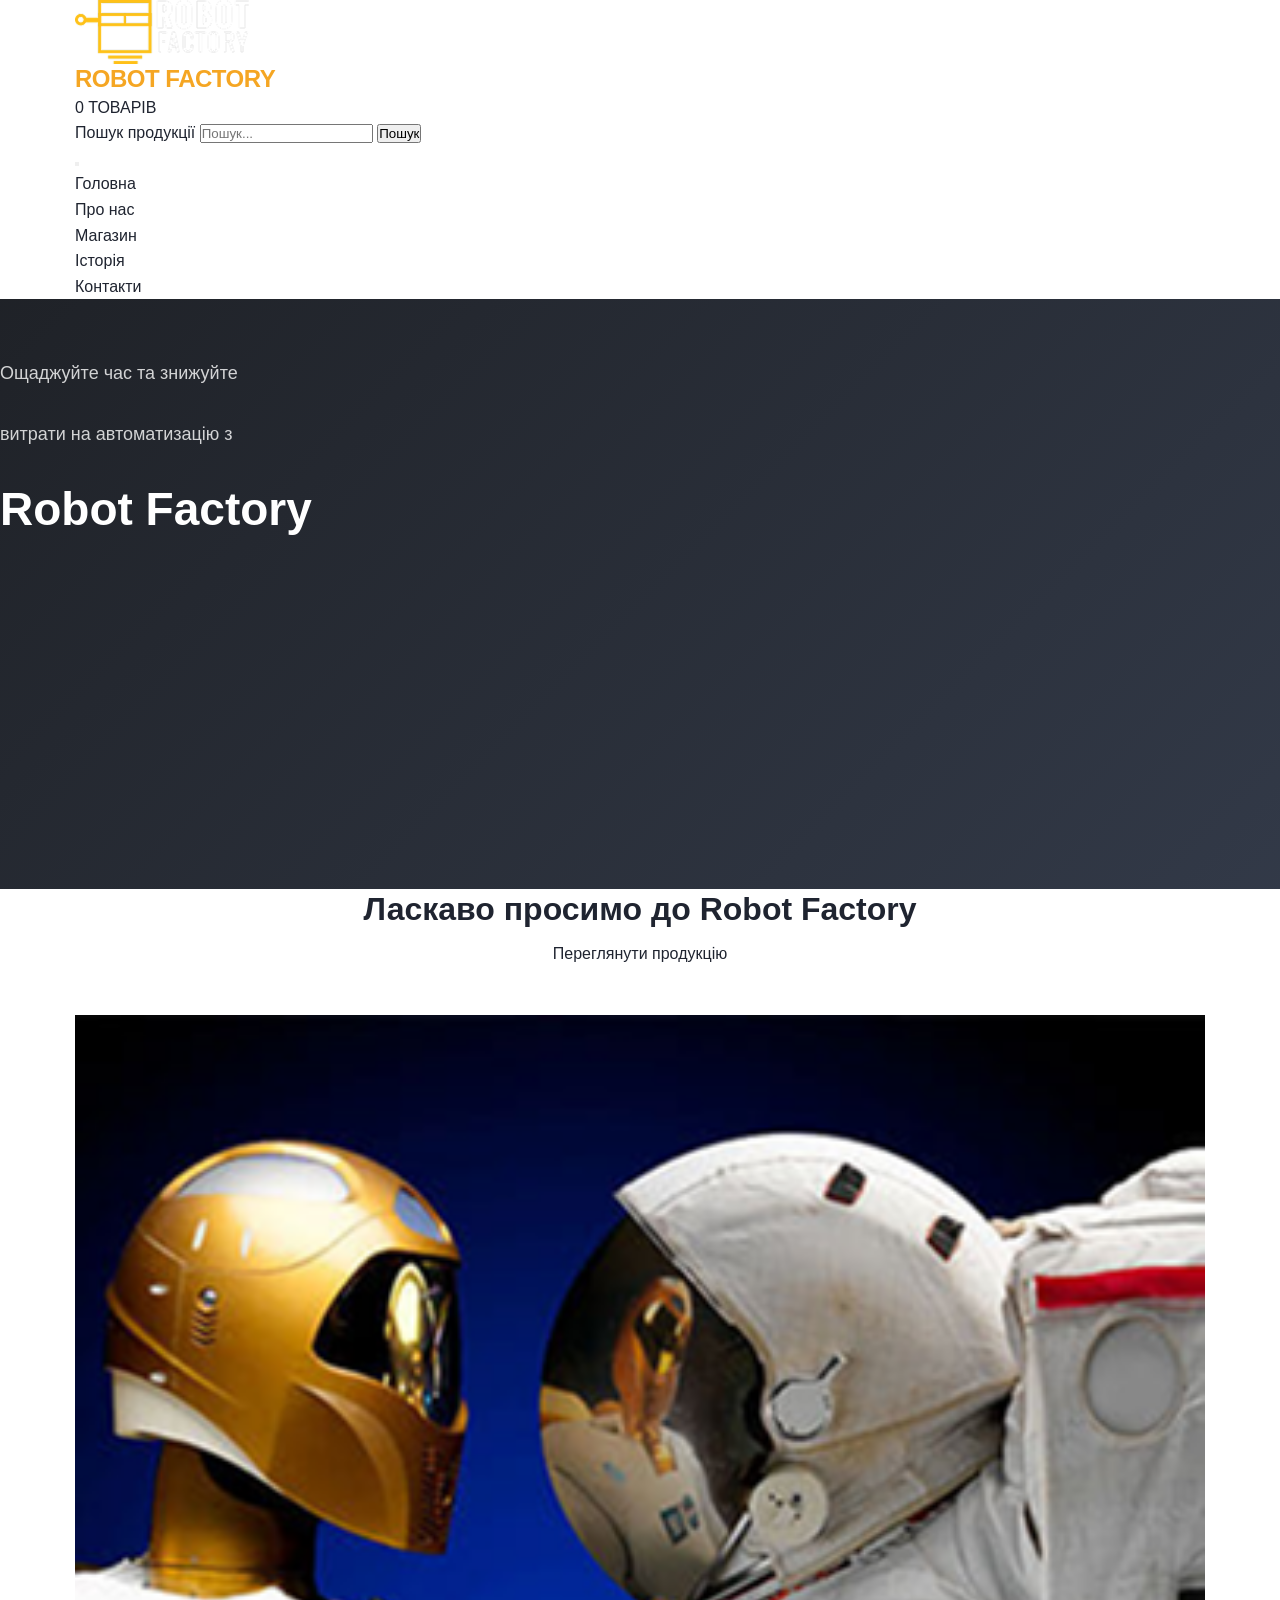
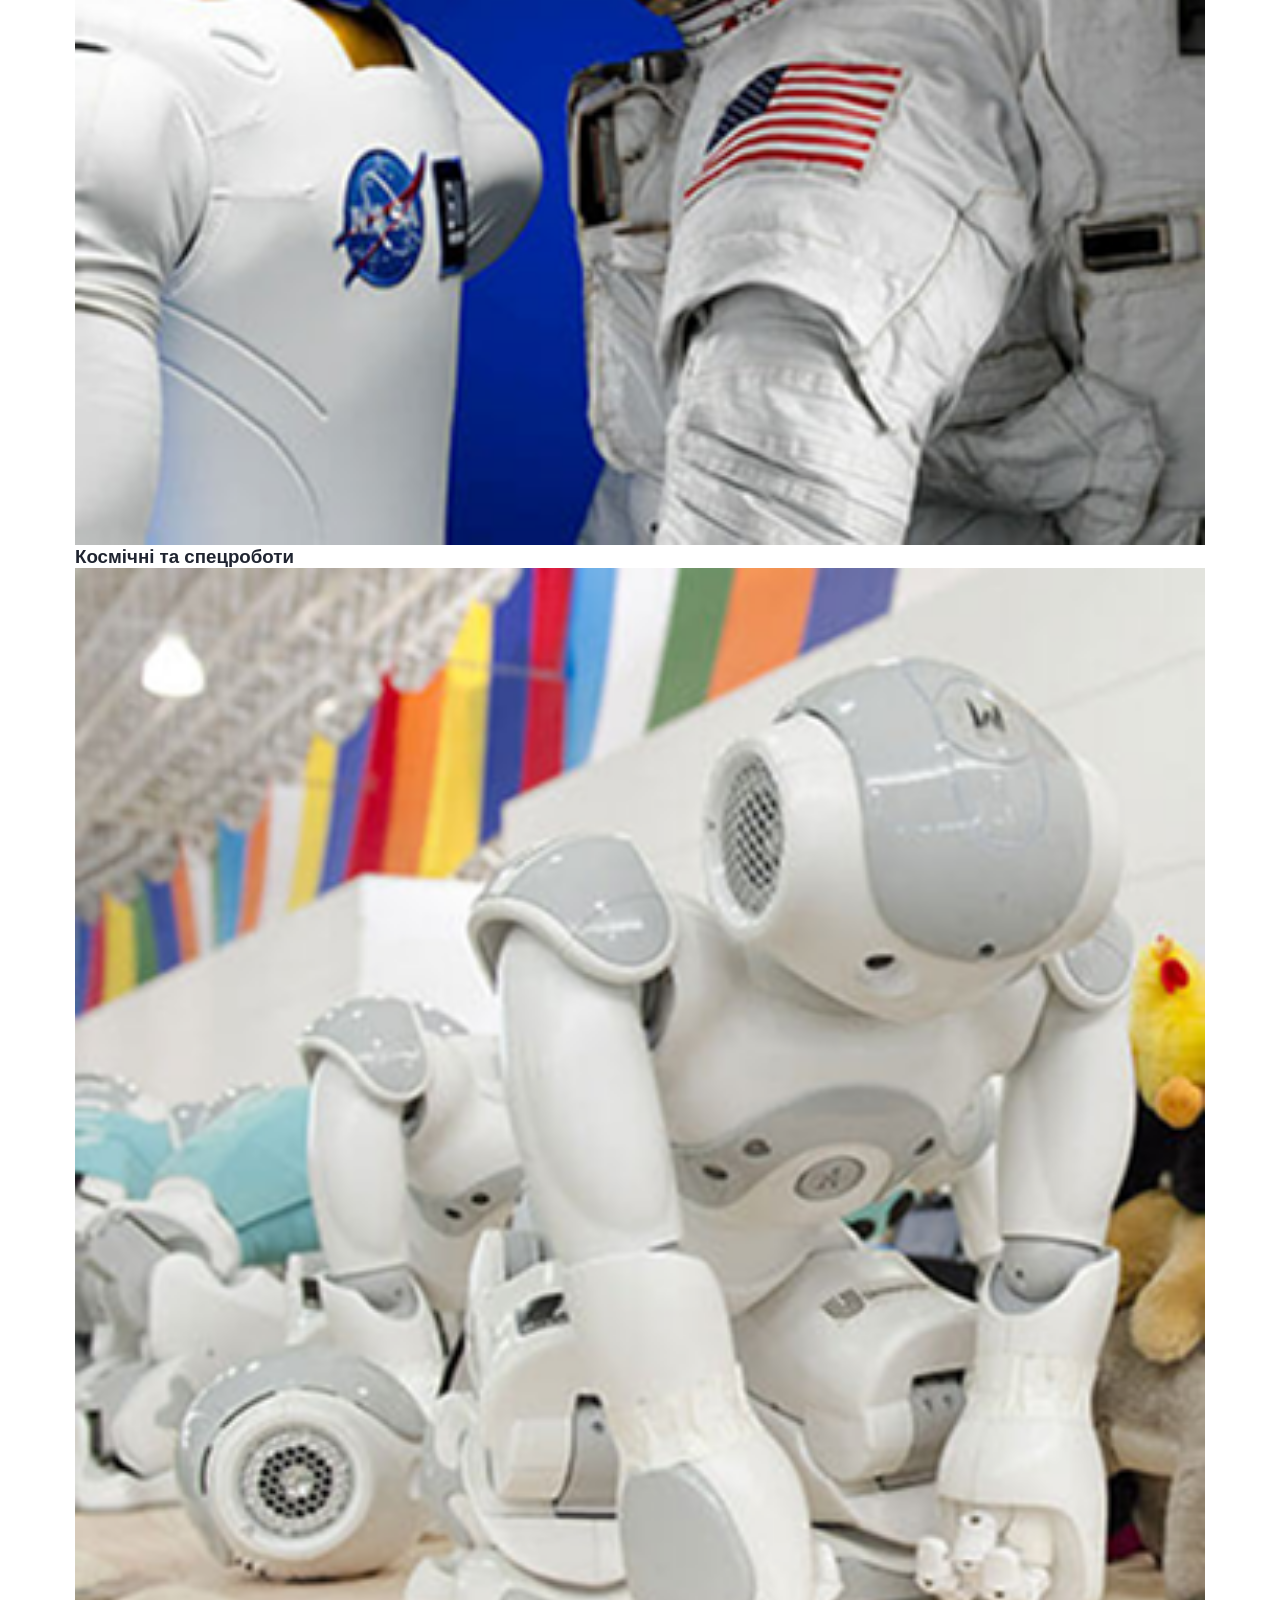
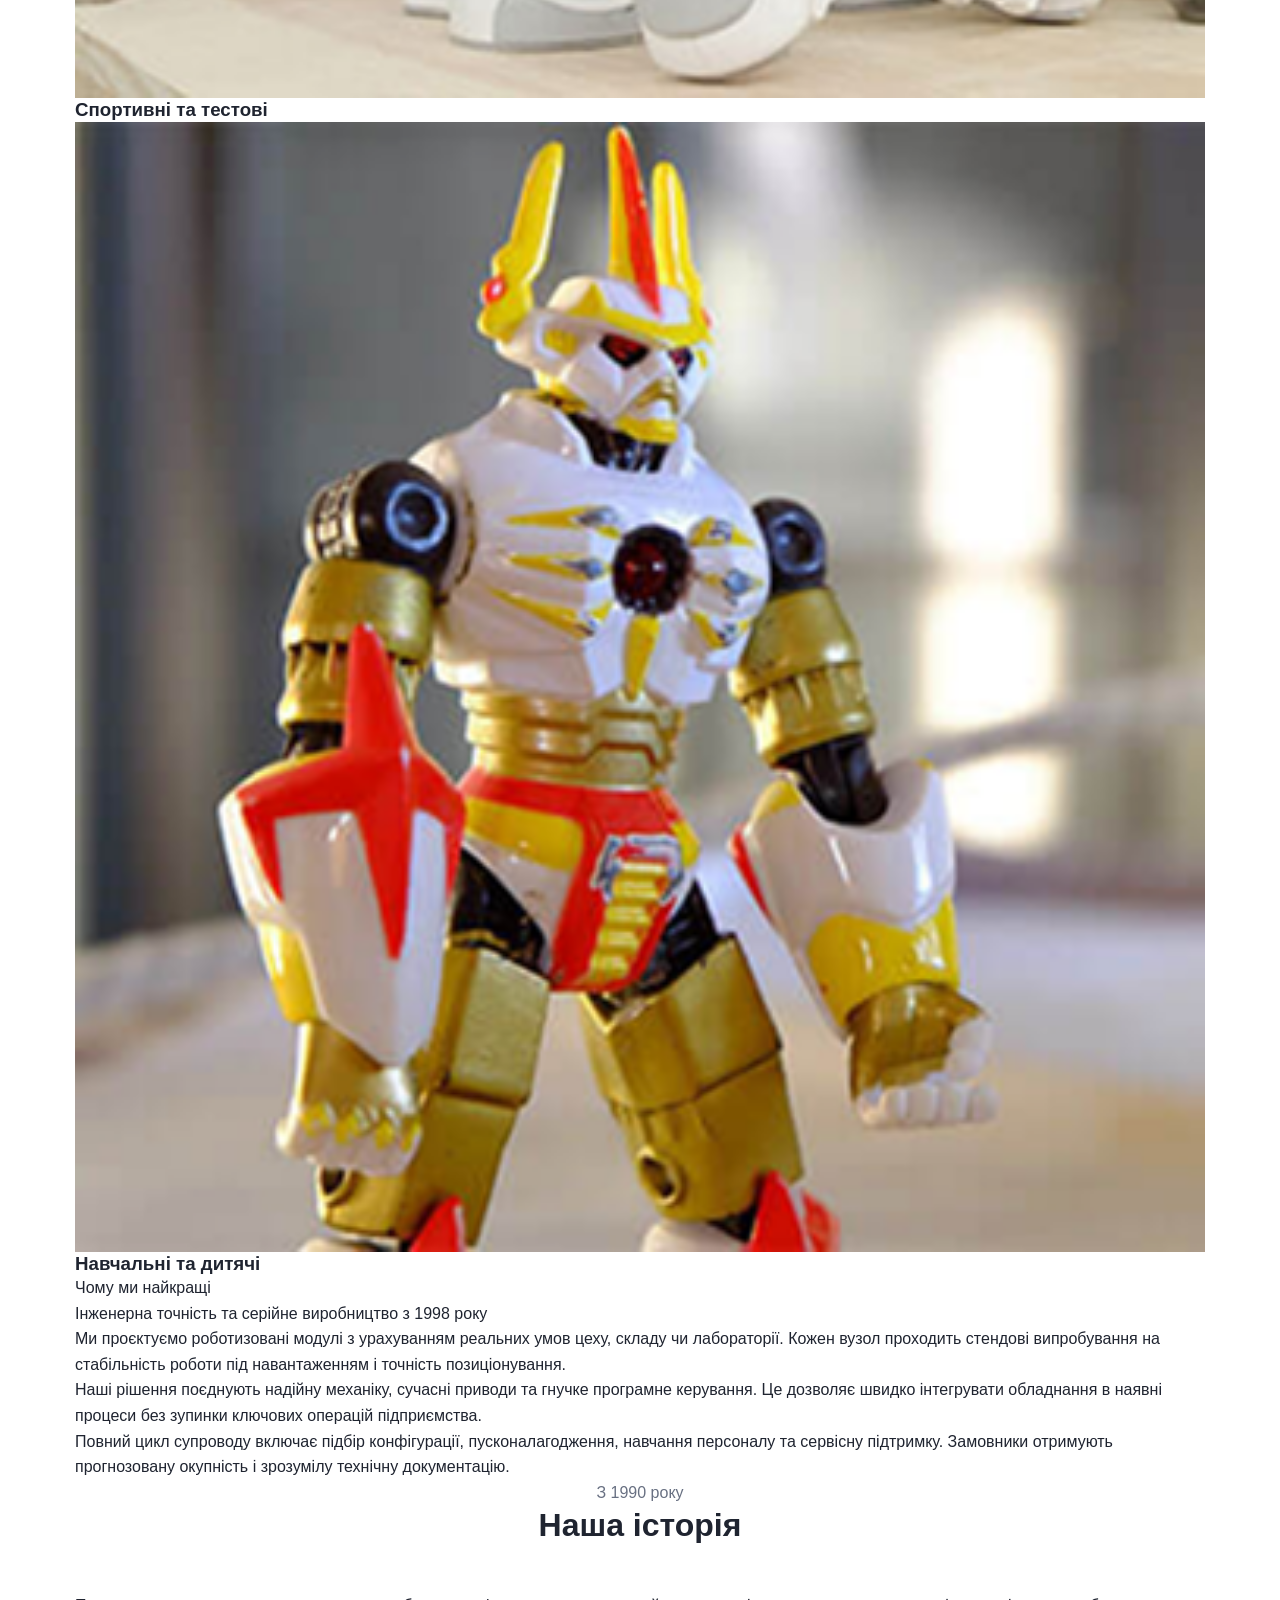
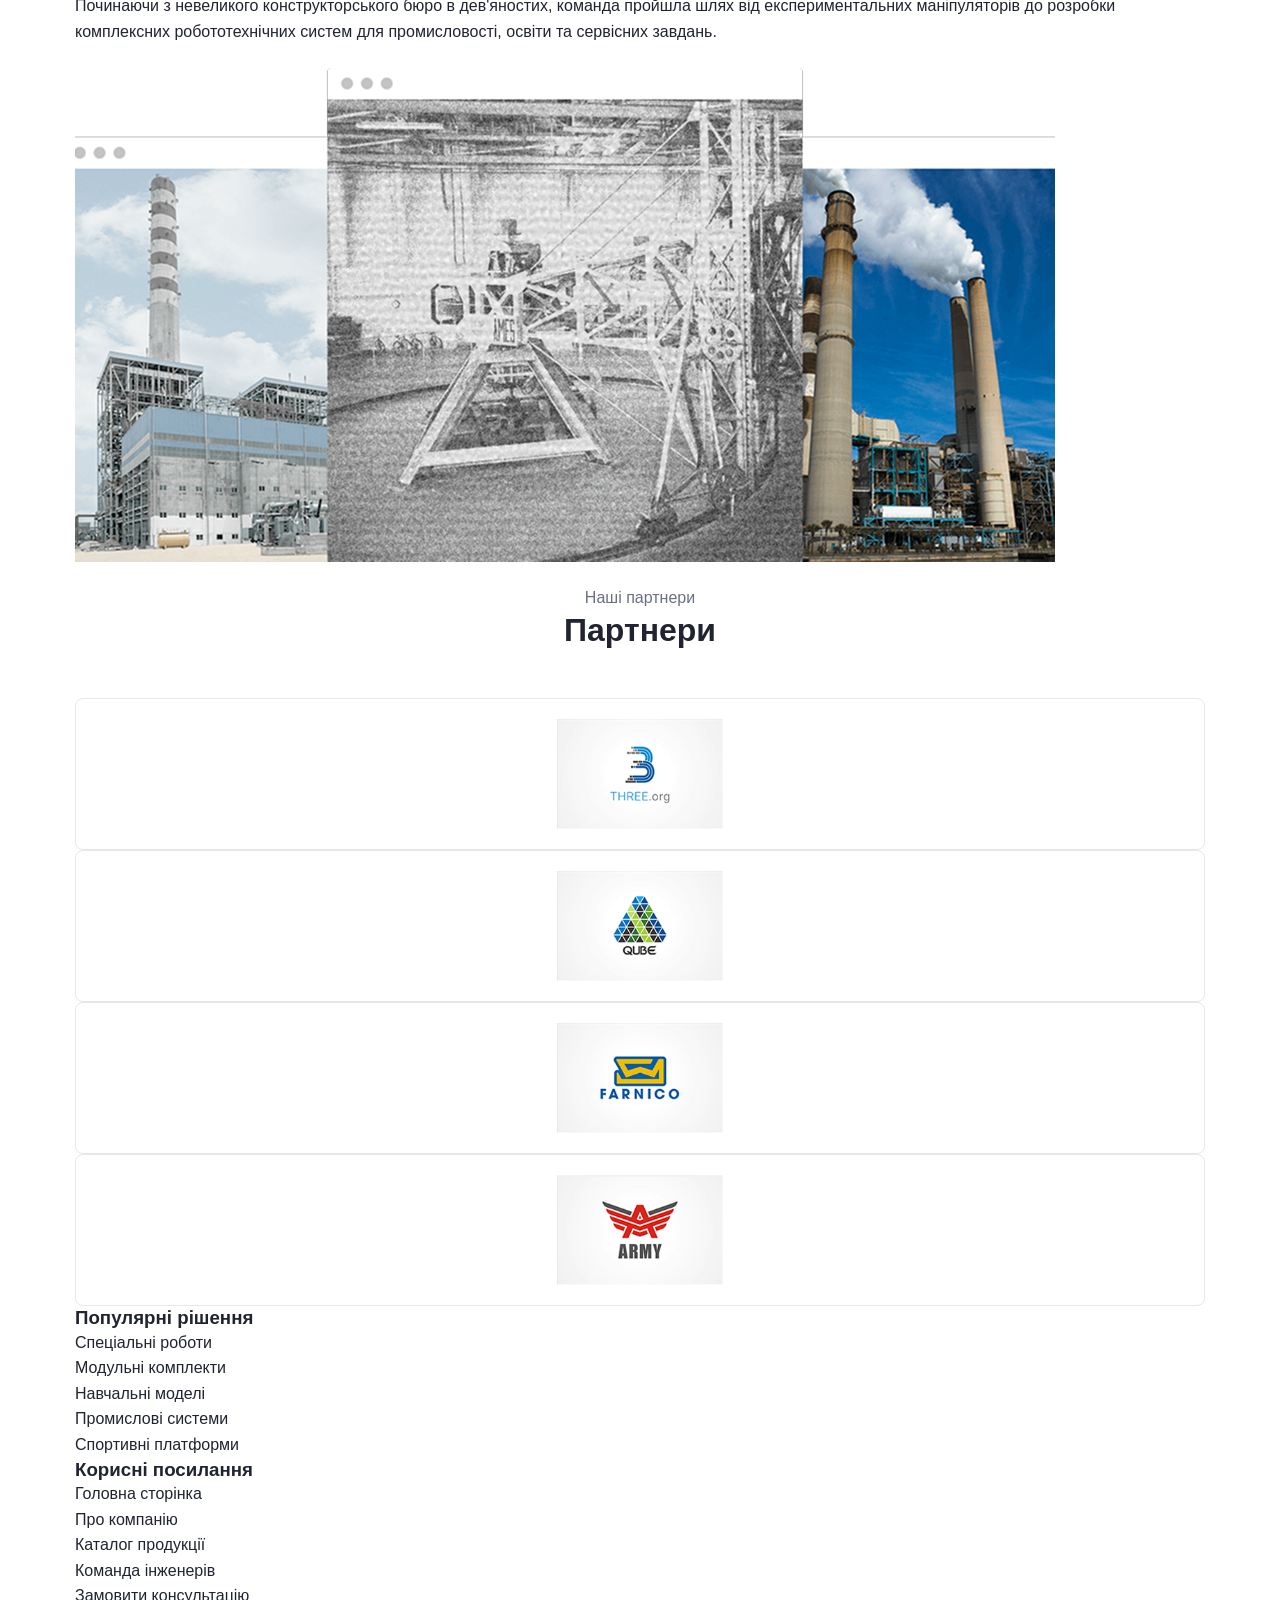
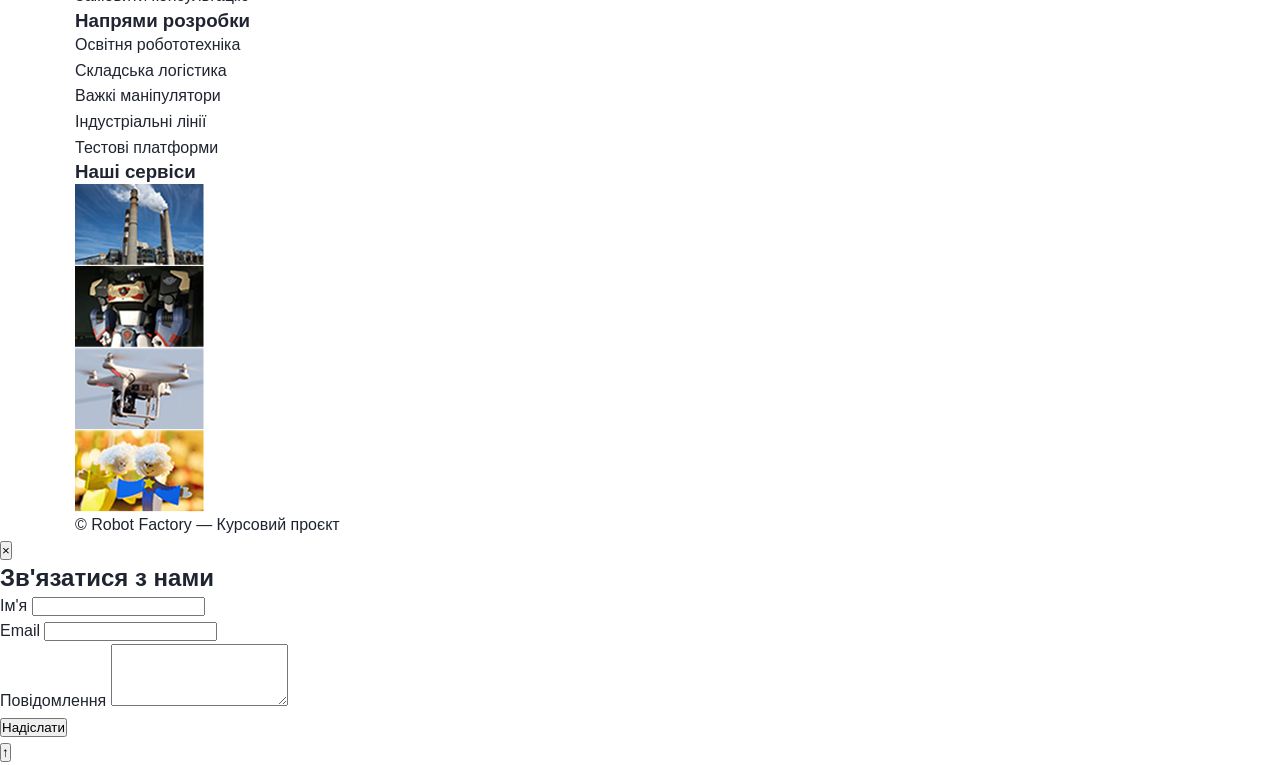
==== commit 04e3b2a1: "Update index.html" ====
--- a/index.html
+++ b/index.html
@@ -1,328 +1,235 @@
 <!DOCTYPE html>
-<html lang="en">
+<html lang="uk">
 <head>
   <meta charset="UTF-8" />
   <meta name="viewport" content="width=device-width, initial-scale=1.0" />
-  <title>Robot.io — Robotics & AI Platform</title>
+  <title>РобоФакторі — розробка роботизованих систем</title>
+  <meta name="description" content="Проєктування, виробництво та впровадження промислових, сервісних і навчальних роботизованих систем." />
+  <link rel="icon" href="images/logo.png" type="image/png" />
   <link rel="preconnect" href="https://fonts.googleapis.com" />
   <link rel="preconnect" href="https://fonts.gstatic.com" crossorigin />
-  <link href="https://fonts.googleapis.com/css2?family=Lato:wght@300;400;700&family=Montserrat:wght@400;600;700&display=swap" rel="stylesheet" />
+  <link href="https://fonts.googleapis.com/css2?family=Oswald:wght@300;400;600;700&family=Roboto:wght@300;400;500;700&display=swap" rel="stylesheet" />
   <link rel="stylesheet" href="css/style.css" />
 </head>
 <body>
-
-  <!-- 1. HERO SECTION -->
-  <header class="hero">
-    <div class="container hero__inner">
-      <nav class="navbar">
-        <a href="#" class="logo">robot<span>.io</span></a>
-        <ul class="nav-links">
-          <li><a href="#products">Products</a></li>
-          <li><a href="#history">History</a></li>
-          <li><a href="#partners">Partners</a></li>
-          <li><a href="#team">Team</a></li>
-          <li><a href="#shop">Shop</a></li>
+  <header class="site-header" id="top">
+    <div class="container header-top">
+      <a class="logo" href="index.html">
+        <img class="logo__img" src="images/logo.png" alt="Robot Factory" />
+        <span>ROBOT <span class="logo__accent">FACTORY</span></span>
+      </a>
+
+      <div class="header-actions">
+        <a class="cart-status" href="shop.html">0 ТОВАРІВ</a>
+        <form class="search-form" action="shop.html" method="get">
+          <label class="sr-only" for="header-search">Пошук продукції</label>
+          <input class="search-form__input" id="header-search" type="search" name="q" placeholder="Пошук..." />
+          <button class="search-form__btn" type="submit">Пошук</button>
+        </form>
+      </div>
+    </div>
+
+    <nav class="nav-bar" aria-label="Головна навігація">
+      <div class="container nav-bar__inner">
+        <button class="burger-btn" id="burger-btn" type="button" aria-label="Відкрити меню" aria-expanded="false" aria-controls="nav-list">
+          <span class="burger-btn__line"></span>
+          <span class="burger-btn__line"></span>
+          <span class="burger-btn__line"></span>
+        </button>
+
+        <ul class="nav-list" id="nav-list">
+          <li><a class="nav-list__link nav-list__link--active" href="index.html">Головна</a></li>
+          <li><a class="nav-list__link" href="about.html">Про нас</a></li>
+          <li><a class="nav-list__link" href="shop.html">Магазин</a></li>
+          <li><a class="nav-list__link" href="#history">Історія</a></li>
+          <li><a class="nav-list__link" href="#contacts">Контакти</a></li>
         </ul>
-      </nav>
-
-      <div class="hero__content">
-        <h1>Future of Robotics &amp; Automation</h1>
-        <p>Designing next-generation intelligent machines for space exploration, industrial automation, and everyday life.</p>
-        <div class="hero__actions">
-          <a href="#products" class="btn btn--primary">Explore Products</a>
-          <a href="#history" class="btn btn--outline">Our History</a>
-        </div>
-      </div>
-    </div>
+      </div>
+    </nav>
   </header>
 
-  <!-- 2. PRODUCT CATEGORIES (3 CARDS) -->
-  <section id="products" class="section categories">
+  <main>
+    <section class="hero" aria-label="Головний банер">
+      <div class="hero__banner">
+        <div class="container hero__content">
+          <div class="hero__box">
+            <p class="hero__subtitle-top">Ощаджуйте час та знижуйте</p>
+            <p class="hero__subtitle-sub">витрати на автоматизацію з</p>
+            <h1 class="hero__title">Robot Factory</h1>
+          </div>
+        </div>
+      </div>
+      <div class="hero__strip"></div>
+    </section>
+
+    <section class="page-section">
+      <div class="container">
+        <div class="section-header">
+          <h2 class="section-header__title">Ласкаво просимо до <strong>Robot Factory</strong></h2>
+          <a class="btn-yellow" href="shop.html">Переглянути продукцію</a>
+        </div>
+
+        <div class="categories-grid">
+          <a class="category-card" href="shop.html?q=space">
+            <img class="category-card__img" src="images/product.png" alt="Автономний робот для складних умов експлуатації" />
+            <h3 class="category-card__label">Космічні та спецроботи</h3>
+          </a>
+
+          <a class="category-card" href="shop.html?q=sports">
+            <img class="category-card__img" src="images/product-1.png" alt="Мобільний робот для тренувань і тестування" />
+            <h3 class="category-card__label">Спортивні та тестові</h3>
+          </a>
+
+          <a class="category-card" href="shop.html?q=edu">
+            <img class="category-card__img" src="images/product-2.png" alt="Навчальний робототехнічний комплект для дітей і шкіл" />
+            <h3 class="category-card__label">Навчальні та дитячі</h3>
+          </a>
+        </div>
+
+        <div class="awards-bar">
+          <div class="awards-bar__badge">Чому ми найкращі</div>
+          <p class="awards-bar__subtitle">Інженерна точність та серійне виробництво з 1998 року</p>
+        </div>
+
+        <div class="three-cols">
+          <div class="three-cols__col">
+            <p>Ми проєктуємо роботизовані модулі з урахуванням реальних умов цеху, складу чи лабораторії. Кожен вузол проходить стендові випробування на стабільність роботи під навантаженням і точність позиціонування.</p>
+          </div>
+          <div class="three-cols__col">
+            <p>Наші рішення поєднують надійну механіку, сучасні приводи та гнучке програмне керування. Це дозволяє швидко інтегрувати обладнання в наявні процеси без зупинки ключових операцій підприємства.</p>
+          </div>
+          <div class="three-cols__col">
+            <p>Повний цикл супроводу включає підбір конфігурації, пусконалагодження, навчання персоналу та сервісну підтримку. Замовники отримують прогнозовану окупність і зрозумілу технічну документацію.</p>
+          </div>
+        </div>
+      </div>
+    </section>
+
+    <section class="page-section page-section--dark" id="history">
+      <div class="container">
+        <div class="section-header">
+          <p class="section-header__kicker">З 1990 року</p>
+          <h2 class="section-header__title">Наша історія</h2>
+        </div>
+
+        <p class="history-desc">Починаючи з невеликого конструкторського бюро в дев'яностих, команда пройшла шлях від експериментальних маніпуляторів до розробки комплексних робототехнічних систем для промисловості, освіти та сервісних завдань.</p>
+
+        <div class="history-showcase">
+          <img class="history-showcase__img" src="images/history.png" alt="Історія розвитку та виробничі етапи Robot Factory" />
+        </div>
+      </div>
+    </section>
+
+    <section class="page-section" aria-label="Партнери">
+      <div class="container">
+        <div class="section-header">
+          <p class="section-header__kicker">Наші партнери</p>
+          <h2 class="partners-title">Партнери</h2>
+        </div>
+
+        <div class="partners-grid">
+          <div class="partner-card">
+            <img class="partner-card__img" src="images/partner.png" alt="Логотип партнера Three.org" />
+          </div>
+          <div class="partner-card">
+            <img class="partner-card__img" src="images/partner-1.png" alt="Логотип партнера Qube" />
+          </div>
+          <div class="partner-card">
+            <img class="partner-card__img" src="images/partner-2.png" alt="Логотип партнера Farnico" />
+          </div>
+          <div class="partner-card">
+            <img class="partner-card__img" src="images/partner-3.png" alt="Логотип партнера Army" />
+          </div>
+        </div>
+
+        <div class="dots" aria-hidden="true">
+          <span class="dots__item dots__item--active"></span>
+          <span class="dots__item"></span>
+          <span class="dots__item"></span>
+        </div>
+      </div>
+    </section>
+  </main>
+
+  <footer class="site-footer" id="contacts">
     <div class="container">
-      <div class="section-header">
-        <h2>Core Divisions</h2>
-        <p>Specialized robotic solutions engineered for demanding environments</p>
-      </div>
-
-      <div class="categories__grid">
-        <article class="category-card">
-          <img src="images/category-space.png" alt="Space Robotics" />
-          <div class="category-card__overlay">
-            <span class="category-card__tag">01 / AEROSPACE</span>
-            <h3>Space</h3>
-            <p>Autonomous orbital assistants and extravehicular exploration units.</p>
-          </div>
-        </article>
-
-        <article class="category-card">
-          <img src="images/category-toys.png" alt="Educational & Smart Toys" />
-          <div class="category-card__overlay">
-            <span class="category-card__tag">02 / CONSUMER</span>
-            <h3>Smart Toys</h3>
-            <p>Interactive AI companions designed for STEM learning and entertainment.</p>
-          </div>
-        </article>
-
-        <article class="category-card">
-          <img src="images/category-toys-2.png" alt="Autonomous Action Units" />
-          <div class="category-card__overlay">
-            <span class="category-card__tag">03 / PROTOTYPES</span>
-            <h3>Bionic Series</h3>
-            <p>High-mobility humanoid actuators and modular servo platforms.</p>
-          </div>
-        </article>
-      </div>
-    </div>
-  </section>
-
-  <!-- 3. HISTORY SECTION (1 COMPOSITE IMAGE INSTEAD OF 3 SEPARATE) -->
-  <section id="history" class="section section--gray history">
-    <div class="container">
-      <div class="section-header">
-        <h2>Our History &amp; Evolution</h2>
-        <p>From early industrial telemetry prototypes to modern autonomous control systems</p>
-      </div>
-
-      <div class="history__showcase">
-        <img src="images/history-mockup.png" alt="Evolution of Robotics Mockups" class="history__image" />
-      </div>
-
-      <div class="history__timeline">
-        <div class="timeline-item">
-          <span class="timeline-item__year">1998</span>
-          <h4>Industrial Foundations</h4>
-          <p>First automated facility monitoring and heavy-duty mechanical testing rigs.</p>
-        </div>
-        <div class="timeline-item">
-          <span class="timeline-item__year">2007</span>
-          <h4>AMES Telemetry Lab</h4>
-          <p>Breakthroughs in structural stress analysis and remote actuator precision.</p>
-        </div>
-        <div class="timeline-item">
-          <span class="timeline-item__year">2015</span>
-          <h4>Clean Energy &amp; AI Control</h4>
-          <p>Full integration of neural control networks across industrial power systems.</p>
-        </div>
-      </div>
-    </div>
-  </section>
-
-  <!-- 4. PARTNERS SECTION -->
-  <section id="partners" class="section partners">
-    <div class="container">
-      <div class="section-header">
-        <h2>Trusted Partners</h2>
-        <p>Collaborating with industry leaders in engineering, defense, and technology</p>
-      </div>
-
-      <div class="partners__grid">
-        <div class="partner-card">
-          <img src="images/partner-army.png" alt="Army Partner" />
-        </div>
-        <div class="partner-card">
-          <img src="images/partner-farnico.png" alt="Farnico Partner" />
-        </div>
-        <div class="partner-card">
-          <img src="images/partner-qube.png" alt="Qube Partner" />
-        </div>
-        <div class="partner-card">
-          <img src="images/partner-three.png" alt="Three.org Partner" />
-        </div>
-      </div>
-    </div>
-  </section>
-
-  <!-- 5. CES AWARD BANNER -->
-  <section class="ces-banner">
-    <div class="container ces-banner__inner">
-      <div class="ces-banner__text">
-        <span class="ces-banner__badge">AWARD WINNER</span>
-        <h2>CES Control Product of the Year</h2>
-        <p>Recognized globally for breakthroughs in human-machine interface architecture and adaptive neural processing.</p>
-        <a href="#shop" class="btn btn--primary">Discover Technology</a>
-      </div>
-      <div class="ces-banner__visual">
-        <img src="images/ces-banner.png" alt="CES Control Product of the Year" />
-      </div>
-    </div>
-  </section>
-
-  <!-- 6. TEAM SECTION (6 MEMBERS) -->
-  <section id="team" class="section section--gray team">
-    <div class="container">
-      <div class="section-header">
-        <h2>Engineering Team</h2>
-        <p>The minds behind our hardware, firmware, and artificial intelligence</p>
-      </div>
-
-      <div class="team__grid">
-        <article class="team-card">
-          <div class="team-card__photo">
-            <img src="images/team-1.png" alt="Marco Rossi" />
-          </div>
-          <div class="team-card__info">
-            <h3>Marco Rossi</h3>
-            <span>Chief Robotics Architect</span>
-          </div>
-        </article>
-
-        <article class="team-card">
-          <div class="team-card__photo">
-            <img src="images/team-2.png" alt="Elena Vance" />
-          </div>
-          <div class="team-card__info">
-            <h3>Elena Vance</h3>
-            <span>Lead Mechanical Engineer</span>
-          </div>
-        </article>
-
-        <article class="team-card">
-          <div class="team-card__photo">
-            <img src="images/team-3.png" alt="Claire Bennett" />
-          </div>
-          <div class="team-card__info">
-            <h3>Claire Bennett</h3>
-            <span>Head of AI &amp; Vision</span>
-          </div>
-        </article>
-
-        <article class="team-card">
-          <div class="team-card__photo">
-            <img src="images/team-4.png" alt="Arthur Pendelton" />
-          </div>
-          <div class="team-card__info">
-            <h3>Arthur Pendelton</h3>
-            <span>Director of R&amp;D</span>
-          </div>
-        </article>
-
-        <article class="team-card">
-          <div class="team-card__photo">
-            <img src="images/team-5.png" alt="Sofia Morales" />
-          </div>
-          <div class="team-card__info">
-            <h3>Sofia Morales</h3>
-            <span>Embedded Systems Lead</span>
-          </div>
-        </article>
-
-        <article class="team-card">
-          <div class="team-card__photo">
-            <img src="images/team-6.png" alt="Hannah Lindqvist" />
-          </div>
-          <div class="team-card__info">
-            <h3>Hannah Lindqvist</h3>
-            <span>Product Strategy Director</span>
-          </div>
-        </article>
-      </div>
-    </div>
-  </section>
-
-  <!-- 7. SHOP / FEATURED PRODUCTS (4 ITEMS) -->
-  <section id="shop" class="section shop">
-    <div class="container">
-      <div class="section-header">
-        <h2>Featured Store</h2>
-        <p>Available kits, collectibles, and modular robotic builds</p>
-      </div>
-
-      <div class="shop__grid">
-        <article class="shop-card">
-          <div class="shop-card__img">
-            <img src="images/product-1.png" alt="Unicorn Collector Figure" />
-          </div>
-          <div class="shop-card__body">
-            <h3>Unicorn Mini-Bot Edition</h3>
-            <p>Limited edition articulated collectible figure with modular joints.</p>
-            <div class="shop-card__footer">
-              <span class="price">$49.00</span>
-              <button class="btn btn--small">Add to Cart</button>
-            </div>
-          </div>
-        </article>
-
-        <article class="shop-card">
-          <div class="shop-card__img">
-            <img src="images/product-2.png" alt="Technic Heavy Loader" />
-          </div>
-          <div class="shop-card__body">
-            <h3>Heavy Loader Mechanical Kit</h3>
-            <p>Pneumatic and gear-driven construction vehicle engineering set.</p>
-            <div class="shop-card__footer">
-              <span class="price">$129.00</span>
-              <button class="btn btn--small">Add to Cart</button>
-            </div>
-          </div>
-        </article>
-
-        <article class="shop-card">
-          <div class="shop-card__img">
-            <img src="images/product-3.png" alt="Plush Companion" />
-          </div>
-          <div class="shop-card__body">
-            <h3>Smart Plush Companion</h3>
-            <p>Soft-touch interactive companion with embedded voice sensors.</p>
-            <div class="shop-card__footer">
-              <span class="price">$59.00</span>
-              <button class="btn btn--small">Add to Cart</button>
-            </div>
-          </div>
-        </article>
-
-        <article class="shop-card">
-          <div class="shop-card__img">
-            <img src="images/product-4.png" alt="Retro Camper Model" />
-          </div>
-          <div class="shop-card__body">
-            <h3>Retro Camper Explorer Set</h3>
-            <p>Hand-crafted vintage miniature vehicle with autonomous crew.</p>
-            <div class="shop-card__footer">
-              <span class="price">$74.00</span>
-              <button class="btn btn--small">Add to Cart</button>
-            </div>
-          </div>
-        </article>
-      </div>
-    </div>
-  </section>
-
-  <!-- 8. FOOTER WITH GALLERY WIDGETS -->
-  <footer class="footer">
-    <div class="container footer__grid">
-      <div class="footer__col">
-        <a href="#" class="logo logo--light">robot<span>.io</span></a>
-        <p>Pioneering intelligent robotics, autonomous aerial drones, and industrial control systems worldwide.</p>
-      </div>
-
-      <div class="footer__col">
-        <h4>Navigation</h4>
-        <ul class="footer__links">
-          <li><a href="#products">Core Divisions</a></li>
-          <li><a href="#history">Company History</a></li>
-          <li><a href="#partners">Partners</a></li>
-          <li><a href="#team">Engineering Team</a></li>
-          <li><a href="#shop">Store</a></li>
-        </ul>
-      </div>
-
-      <div class="footer__col">
-        <h4>Project Gallery</h4>
-        <div class="footer__widgets">
-          <a href="#"><img src="images/widget-1.png" alt="Gallery Widget 1" /></a>
-          <a href="#"><img src="images/widget-2.png" alt="Gallery Widget 2" /></a>
-          <a href="#"><img src="images/widget-3.png" alt="Gallery Widget 3" /></a>
-          <a href="#"><img src="images/widget-4.png" alt="Gallery Widget 4" /></a>
-        </div>
-      </div>
-    </div>
-
-    <div class="footer__bottom">
-      <div class="container">
-        <p>&copy; 2026 Robot.io Robotics Inc. All rights reserved.</p>
-      </div>
+      <div class="footer-grid">
+        <div>
+          <h3 class="footer-col__title">Популярні рішення</h3>
+          <ul class="footer-links">
+            <li><a href="shop.html">Спеціальні роботи</a></li>
+            <li><a href="shop.html">Модульні комплекти</a></li>
+            <li><a href="shop.html">Навчальні моделі</a></li>
+            <li><a href="shop.html">Промислові системи</a></li>
+            <li><a href="shop.html">Спортивні платформи</a></li>
+          </ul>
+        </div>
+
+        <div>
+          <h3 class="footer-col__title">Корисні посилання</h3>
+          <ul class="footer-links">
+            <li><a href="index.html">Головна сторінка</a></li>
+            <li><a href="about.html">Про компанію</a></li>
+            <li><a href="shop.html">Каталог продукції</a></li>
+            <li><a href="about.html#team">Команда інженерів</a></li>
+            <li><a href="#top" data-open-modal="contact">Замовити консультацію</a></li>
+          </ul>
+        </div>
+
+        <div>
+          <h3 class="footer-col__title">Напрями розробки</h3>
+          <ul class="footer-links">
+            <li><a href="shop.html">Освітня робототехніка</a></li>
+            <li><a href="shop.html">Складська логістика</a></li>
+            <li><a href="shop.html">Важкі маніпулятори</a></li>
+            <li><a href="shop.html">Індустріальні лінії</a></li>
+            <li><a href="shop.html">Тестові платформи</a></li>
+          </ul>
+        </div>
+
+        <div>
+          <h3 class="footer-col__title">Наші сервіси</h3>
+          <div class="footer-services-grid">
+            <img src="images/widget.png" alt="Індустріальний об'єкт" />
+            <img src="images/widget-1.png" alt="Робототехнічний модуль" />
+            <img src="images/widget-2.png" alt="Дрон та сенсорні системи" />
+            <img src="images/widget-3.png" alt="Освітній комплект" />
+          </div>
+        </div>
+      </div>
+
+      <div class="footer-bottom">© Robot Factory — Курсовий проєкт</div>
     </div>
   </footer>
 
+  <!-- Модальне вікно з формою -->
+  <div class="modal-backdrop" id="modal-backdrop" role="dialog" aria-modal="true" aria-labelledby="modal-title" aria-hidden="true">
+    <div class="modal-window">
+      <button class="modal-window__close" id="modal-close" type="button" aria-label="Закрити вікно">&times;</button>
+      <h2 class="modal-window__title" id="modal-title">Зв'язатися з нами</h2>
+      <form id="contact-modal-form" novalidate>
+        <div class="form-field">
+          <label for="modal-name">Ім'я</label>
+          <input id="modal-name" name="name" type="text" required />
+          <span class="form-error" id="error-name"></span>
+        </div>
+        <div class="form-field">
+          <label for="modal-email">Email</label>
+          <input id="modal-email" name="email" type="email" required />
+          <span class="form-error" id="error-email"></span>
+        </div>
+        <div class="form-field">
+          <label for="modal-message">Повідомлення</label>
+          <textarea id="modal-message" name="message" rows="4" required></textarea>
+          <span class="form-error" id="error-message"></span>
+        </div>
+        <button class="btn-yellow" type="submit">Надіслати</button>
+        <p class="form-status" id="modal-status"></p>
+      </form>
+    </div>
+  </div>
+
+  <button class="scroll-top-btn" id="scroll-top-btn" type="button" aria-label="Прокрутити вгору">&uarr;</button>
+  <script src="js/main.js" defer></script>
 </body>
 </html>
